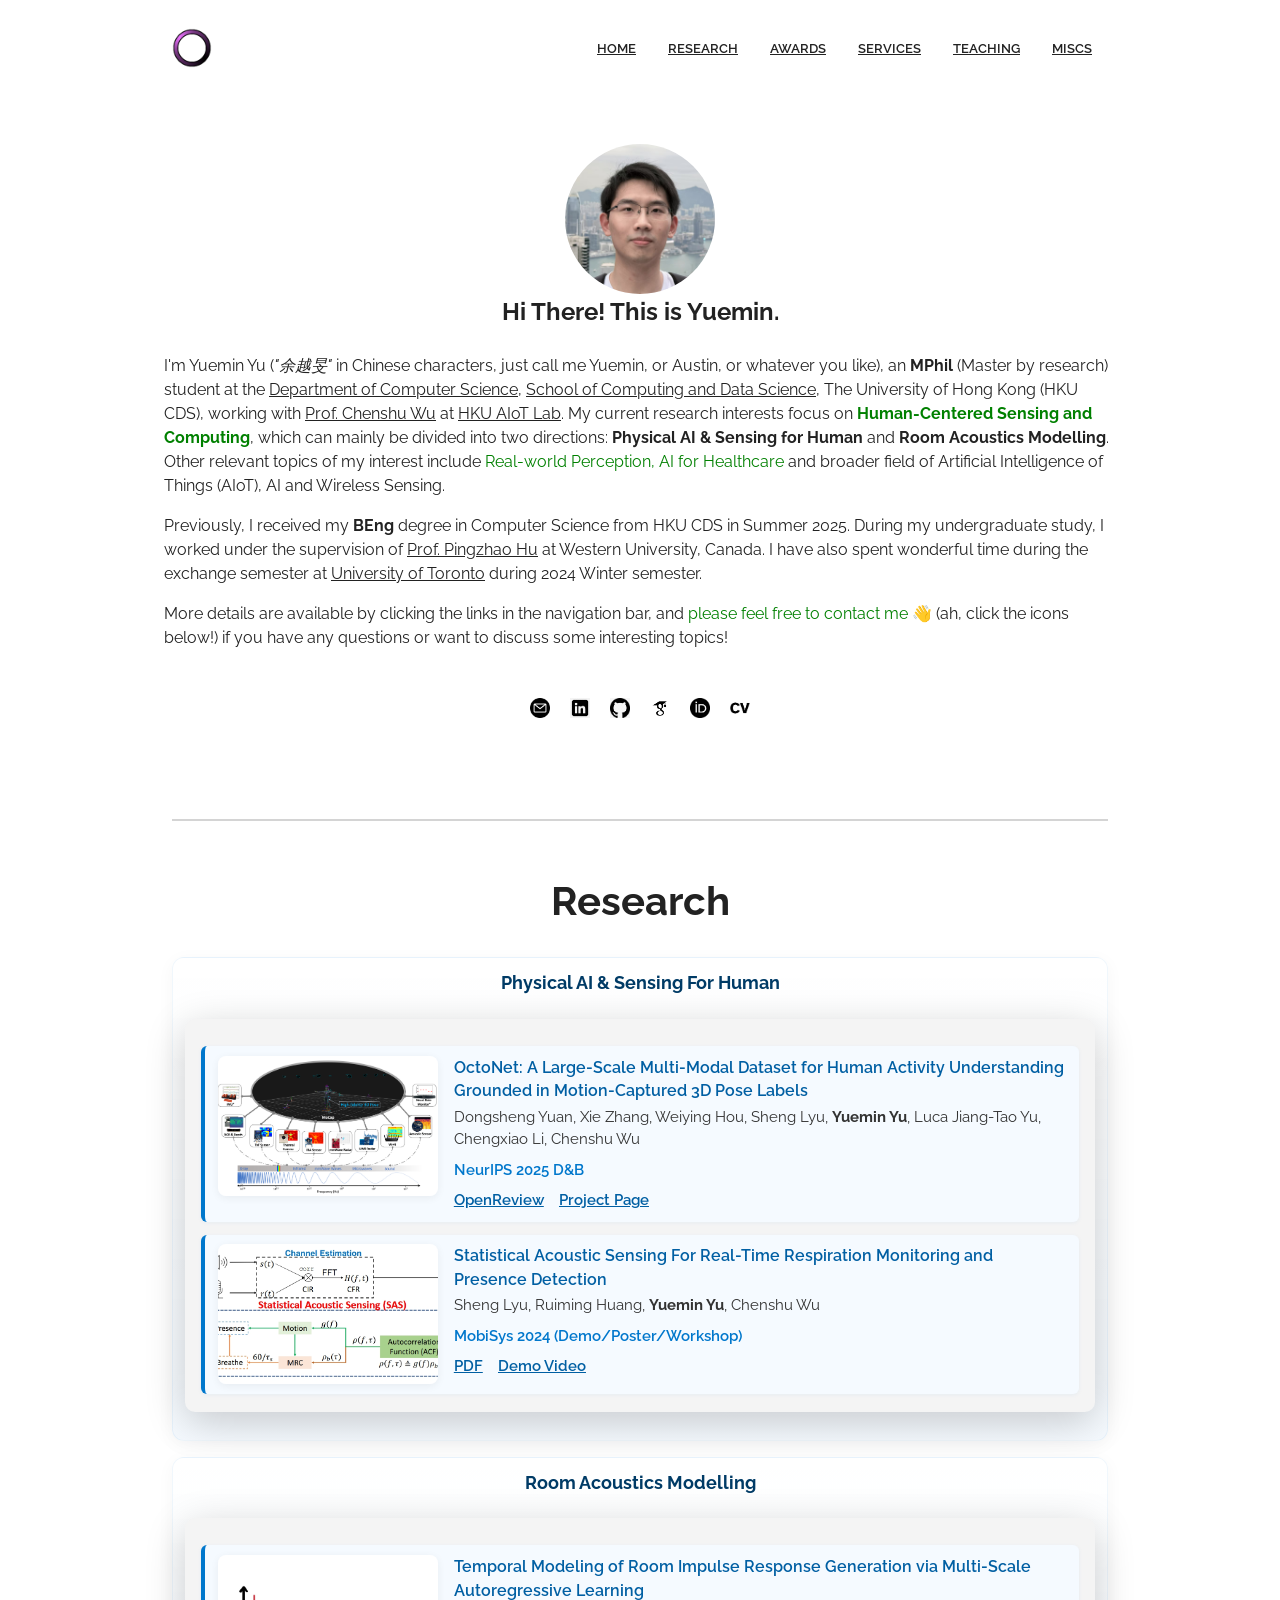
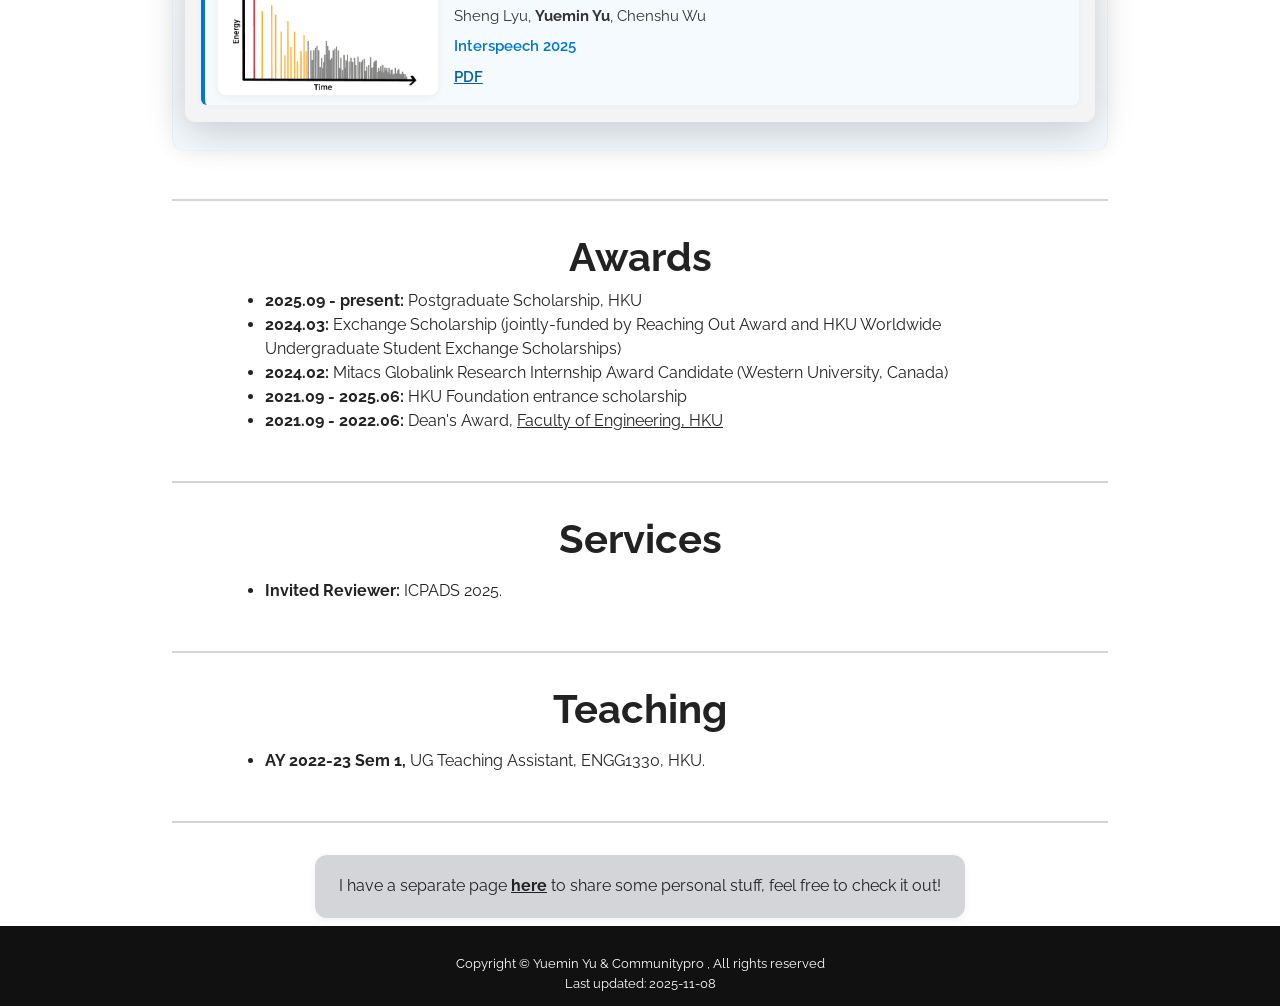
==== index.html @ 4ea999d0 "new file:   assets/google-scholar.jpg 	modified:   assets/project/multi.png 	new file:   google-scho" ====
<!DOCTYPE html>
<html lang="en">
  <head>
    <meta charset="UTF-8" />
    <meta http-equiv="X-UA-Compatible" content="IE=edge" />
    <meta name="viewport" content="width=device-width, initial-scale=1.0" />
    <!-- Primary Meta Tags -->
    <title>Yuemin's Personal Page</title>
    <meta name="title" content="Yuemin's Personal Page" />
    <meta name="description" content="" />

    <!-- Favicon -->
    <link rel="icon" href="/favicon.ico?v=2" type="image/x-icon">
    <link rel="apple-touch-icon" sizes="180x180" href="assets/favicon/apple-touch-icon.png?v=2">
    <link rel="icon" type="image/png" sizes="32x32" href="assets/favicon/favicon-32x32.png?v=2">
    <link rel="icon" type="image/png" sizes="16x16" href="assets/favicon/favicon-16x16.png?v=2">
    <link rel="manifest" href="assets/favicon/site.webmanifest?v=2">

    <!-- Link -->
    <link rel="stylesheet" href="https://use.fontawesome.com/releases/v5.15.4/css/all.css" integrity="sha384-DyZ88mC6Up2uqS4h/KRgHuoeGwBcD4Ng9SiP4dIRy0EXTlnuz47vAwmeGwVChigm" crossorigin="anonymous" />
    <link rel="stylesheet" href="css/style.css" />
    <link rel="stylesheet" href="css/utilities.css" />
    <link rel="stylesheet" href="css/publication-card.css" />
    <link rel="stylesheet" href="css/project-cards.css" />
  </head>
  <body>
    <div class="site-wrapper">
    <header id="hero">
      <!-- Navbar -->
      <nav class="navbar">
        <div class="container">
          <!-- Logo -->
          <h1 id="logo">
            <a href="#"
              ><img src="./assets/logo.gif" alt="Your Logo"
            /></a>
          </h1>
          <!-- Navbar links -->
          <ul class="nav-menu">
            <li><a class="nav-link" href="#">HOME</a></li>
            <li><a class="nav-link" href="#projects">RESEARCH</a></li>  
            <li><a class="nav-link" href="#awards">AWARDS</a></li>
            <li><a class="nav-link" href="#services">SERVICES</a></li>
            <li><a class="nav-link" href="#teaching">TEACHING</a></li>
            <li><a class="nav-link" href="#misc">MISCS</a></li>
          </ul>
          <div class="hamburger">
            <span class="bar"></span>
            <span class="bar"></span>
            <span class="bar"></span>
          </div>
        </div>
      </nav>

      <section class="header-container">
        <img
          class="profile-image"
          src="assets/me.jpg"
          alt=""
        />
        <h1>Hi There! This is Yuemin.</h1>

        <div class="content-text">
          <div class="card-text">
            <p class="intro">I'm Yuemin Yu (<em>"余越旻"</em> in Chinese characters, just call me Yuemin, or Austin, or whatever you like), an <strong>MPhil</strong> (Master by research) student at the <a href="https://www.cs.hku.hk/" class="restore-color">Department of Computer Science</a>,
                <a href="https://www.cds.hku.hk/">School of Computing and Data Science</a>, The University of Hong Kong (HKU CDS), working with <a href="https://cswu.me">Prof. Chenshu Wu</a> at <a href="https://aiot.hku.hk/">HKU AIoT Lab</a>. My current research interests focus on <strong><span style="color: green">Human-Centered Sensing and Computing</span></strong>, which can mainly be divided into two directions: <strong>Physical AI & Sensing for Human</strong> and <strong>Room Acoustics Modelling</strong>.
                Other relevant topics of my interest include <span style="color: green">Real-world Perception, AI for Healthcare</span> and broader field of Artificial Intelligence of Things (AIoT), AI and Wireless Sensing.</p>

            <p class="intro">Previously, I received my <strong>BEng</strong> degree in Computer Science from HKU CDS in Summer 2025. During my undergraduate study, I worked under the supervision of <a
                href="https://phulab.org">Prof. Pingzhao Hu</a> at Western University, Canada. I have also spent wonderful time during the exchange semester at <a href="https://www.utoronto.ca" class="restore-color">University of Toronto</a> during 2024 Winter semester.
            </p>
      
            <p class="intro">More details are available by clicking the links in the navigation bar, and <span style="color: green">please
                feel free to contact me</span> 👋 (ah, click the icons below!) if you have any questions or want to discuss some interesting topics!</p>
          </div>
        </div>
        
        <!-- Social links -->
        <div class="social">
          <a href="mailto:yuyuemin@connect.hku.hk"><img src="./assets/email.png" alt="email"/></a>
          <a href="https://www.linkedin.com/in/yuemin-yu-63aa1622b" rel="noopener" target="_blank"><img src="./assets/linkedin-icon.png" alt="Linkedin" /></a>
          <a href="https://github.com/YuyueminAustin" target="_blank" rel="noopener"><img src="./assets/github-icon.png" alt="GitHub" /></a>
          <a href="https://scholar.google.com/citations?hl=en&view_op=list_works&gmla=AKzYXQ1IHVE6-A6P8eXXTChOVuyyfivLRg4fYKOcTI4uuImk_Oe9iiFBxqEjKYueCVAE2dZ-etsHonfKr2-6xBDgE_-p&user=QToTjaAAAAAJ" target="_blank" rel="noopener"><img src="./assets/google-scholar.jpg" alt="Google Scholar" /></a>
          <a href="https://orcid.org/0009-0009-9298-4652" target="_blank" rel="noopener"><img src="./assets/orcid.png" alt="Orcid" /></a>
          <a href="assets/YUEMIN_YU_CV.pdf" target="CV"><img src="./assets/cv1.png" alt="CV" /></a>
        </div>
      </section>
    </header>

    <!-- News section removed as requested -->

      <!-- Projects -->
      <section id="projects" class=" container">
        <div class="division"></div>
        <div class="content-text">
          <h2>Research</h2>
        </div>
        <article class="project-list" style="padding-top:0.5rem;">
          <!-- Topic: Acoustic Sensing -->
          <div class="topic-box">
            <div class="topic-title">Physical AI & Sensing For Human</div>
            <div class="project-entry">
              <div class="publication-card">
                <div class="publication-info">
                <div class="publication-info-block">
                  <div class="pub-thumb"><img src="assets/project/multi.png" alt="Octonet" /></div>
                  <div>
                    <div class="publication-title">OctoNet: A Large-Scale Multi-Modal Dataset for Human Activity Understanding Grounded in Motion-Captured 3D Pose Labels</div>
                    <div class="publication-authors">Dongsheng Yuan, Xie Zhang, Weiying Hou, Sheng Lyu, <strong>Yuemin Yu</strong>, Luca Jiang-Tao Yu,  Chengxiao Li, Chenshu Wu</div>
                    <div class="publication-venue">NeurIPS 2025 D&B</div>
                    <div class="publication-links"> 
                      <a href="https://openreview.net/forum?id=z3TftXOizf&referrer=[Author%20Console](%2Fgroup%3Fid%3DNeurIPS.cc%2F2025%2FDatasets_and_Benchmarks_Track%2FAuthors%23your-submissions)" target="_blank" rel="noopener">OpenReview</a>
                      <a href="https://aiot-lab.github.io/OctoNet/" target="_blank" rel="noopener">Project Page</a>
                    </div>
                  </div>
                </div>
                  <div class="publication-info-block">
                    <div class="pub-thumb"><img src="assets/project/vecare.png" alt="Acoustic Sensing Graph" /></div>
                    <div>
                      <div class="publication-title">Statistical Acoustic Sensing For Real-Time Respiration Monitoring and Presence Detection</div>
                      <div class="publication-authors">Sheng Lyu, Ruiming Huang, <strong>Yuemin Yu</strong>, Chenshu Wu</div>
                      <div class="publication-venue">MobiSys 2024 (Demo/Poster/Workshop)</div>
                      <div class="publication-links">                        
                        <a href="assets/pubs/vecaredemo.pdf" target="_blank" rel="noopener">PDF</a>
                        <a href="https://youtu.be/1bxpXNwHGv0?si=1LY6nf2V-2FU37xz" target="_blank" rel="noopener">Demo Video</a>
                      </div>
                    </div>
                  </div>
                </div>
              </div>
            </div>
          </div>

          <!-- Topic: Room Acoustics -->
          <div class="topic-box">
            <div class="topic-title">Room Acoustics Modelling</div>
            <div class="project-entry">
              <div class="publication-card">
                <div class="publication-info">
                  <div class="publication-info-block">
                    <div class="pub-thumb"><img src="assets/project/rir.jpg" alt="Room Acoustics Modelling" /></div>
                    <div>
                      <div class="publication-title">Temporal Modeling of Room Impulse Response Generation via Multi-Scale Autoregressive Learning</div>
                      <div class="publication-authors">Sheng Lyu, <strong>Yuemin Yu</strong>, Chenshu Wu</div>                      
                      <div class="publication-venue">Interspeech 2025</div>
                      <div class="publication-links">                        
                        <a href="assets/pubs/temporal.pdf" target="_blank" rel="noopener">PDF</a>
                      </div>
                    </div>
                  </div>
                </div>
              </div>
            </div>
          </div>
        </article>
      </section>

      <!-- awards -->
      <section id="awards" class="container">
        <div class="division"></div>
        <div class="content-text news-container">
          <h2 style="text-align: center;">Awards</h2>
          <ul class="awards-list-simple" style="text-align: left; padding-top:0.5rem;">   
            <li style="list-style-type: disc;"><strong>2025.09 - present:</strong> Postgraduate Scholarship, HKU</li>
            <li style="list-style-type: disc;"><strong>2024.03:</strong> Exchange Scholarship
              (jointly-funded by Reaching Out Award and HKU Worldwide Undergraduate Student Exchange Scholarships)</li>
            <li style="list-style-type: disc;"><strong>2024.02:</strong> Mitacs Globalink Research
              Internship Award Candidate (Western University, Canada)</li>
            <li style="list-style-type: disc;"><strong>2021.09 - 2025.06:</strong> HKU Foundation
              entrance scholarship</li>
            <li style="list-style-type: disc;"><strong>2021.09 - 2022.06:</strong> Dean's Award, <a
                href="https://engg.hku.hk">Faculty of Engineering, HKU</a></li>
            
          </ul>
        </div>
      </section>

      <!-- Services -->
      <section id="services" class="container">
        <div class="division" style="margin-bottom: 2rem;"></div>
        <div class="content-text news-container">
          <h2 style="text-align: center; padding-bottom: 0.5rem;">Services</h2>
          <ul class="service-list-simple" style="text-align: left; padding-top:0.5rem;">
            <li style="list-style-type: disc; ">
              <strong>Invited Reviewer:</strong> ICPADS 2025.
            </li>
          </ul>
        </div>
      </section>

    <!-- Teaching -->
    <section id="teaching" class="container">
      <div class="division" style="margin-bottom: 2rem;"></div>
      <div class="content-text news-container">
        <h2 style="text-align: center; padding-bottom: 0.5rem;">Teaching</h2>
        <ul class="teaching-list-simple" style="text-align: left; padding-top:0.5rem;">
          <li style="list-style-type: disc; ">
            <strong>AY 2022-23 Sem 1,</strong> UG Teaching Assistant, ENGG1330, HKU.</li>
        </ul>
      </div>
    </section>

    <!-- Misc -->
     <section id="misc" class="container">
      <div class="division"></div>
        <div class="personal-card">
          <p>I have a separate page <a href="/personal.html"><strong>here</strong></a> to share some personal stuff, feel free to check it out!</p>
        </div>
      </div>
     </section>
    </div>
    <footer id="footer">
      <div class="container">
        <!-- Attribution -->
        <p>Copyright &copy; Yuemin Yu & Communitypro <span id="datee"></span>, All rights reserved</p>
        <p>Last updated: 2025-11-08</p>
      </div>
    </footer>
    
    <script src="js/script.js"></script>
  </body>
</html>
---- css/style.css ----
/* This is the required project styling. Will contain essential CSS styles like:
   * Flex property
   * Grid layout
   * Cards and sections
*/

@import url(https://fonts.googleapis.com/css?family=Raleway:100,200,300,regular,500,600,700,800,900,100italic,200italic,300italic,italic,500italic,600italic,700italic,800italic,900italic);

/* variables */
:root {
  /* Colors */
  --primary-color: #ffcd42;
  --secondary-color: #ffd35c;
  --bg-primary: #ffffff;
  --text-color: #222222;
  --text-color-two: #ffffff;
  --bg-secondary: #000000;
  --card-background: #f4f4f4;
  --bg-secondary-two: #111111;

  --shadow: 0 10px 40px rgba(0, 0, 0, 0.2);

  /* Font Weight */
  --weight-small: 400;
  --weight-semibold: 600;
  --weight-bold: 800;

  /* Max width */
  --width-small: 750px;
  --width-medium: 1000px;
  --width-large: 1300px;
}

@media (min-width: 2560px) {
  :root {
    --width-small: 1500px;
    --width-medium: 1800px;
    --width-large: 2200px;
  }
}

[data-theme="dark"] {
  --primary-color: #ffcd42;
  --secondary-color: #ffd35c;
  --bg-primary: #000000;
  --text-color: #ffffff;
  --text-color-two: #222222;
  --bg-secondary: #ffffff;
  --card-background: #111111;
  --bg-secondary-two: #f4f4f4;
  --shadow: 0 2px 10px rgba(95, 95, 95, 0.2);
}

html {
  font-size: 100%;
  scroll-behavior: smooth;
}

html, body {
  height: 100%;
}

body {
  min-height: 100vh;
  display: flex;
  flex-direction: column;
}

main, .main-content, #main-content, #content, .container {
  flex: 0 0 auto; /* Remove flex-grow so header/content don't stretch */
}

/* Reset default styling */
* {
  margin: 0;
  padding: 0;
  box-sizing: border-box;
}

ul {
  list-style: none;
}

a {
  text-decoration: none;
  color: var(--text-color);
}

/* Main styling */
body {
  background: var(--bg-primary);
  color: var(--text-color);
  font-family: "Raleway", sans-serif;
  line-height: 1.5;
}

/* Navbar */
.navbar {
  position: fixed;
  top: 0;
  left: 0;
  right: 0;
  z-index: 20;
  background: var(--bg-primary);
}

.navbar .container {
  display: flex;
  align-items: center;
  justify-content: space-between;
  z-index: 20;
  height: 80px;
  width: 100%;
}

.navbar .nav-menu {
  display: flex;
  align-items: center;
  background: var(--bg-primary);
}

.navbar .nav-link {
  margin: 0 1rem;
  font-size: 0.8rem;
  font-weight: var(--weight-semibold);
}

.navbar #logo img {
  display: block;
  width: 40px;
}

.navbar .btn {
  margin-right: 1.5rem;
}

.fas.fa-arrow-right {
  margin-left: 0.5rem;
  font-size: 0.9rem;
}

/* hamburger */
.hamburger {
  margin-bottom: 0.1rem;
  display: none;
}

.bar {
  display: block;
  width: 23px;
  height: 3px;
  margin: 4px auto;
  transition: all 0.3s ease-in-out;
  border-radius: 30px;
  background-color: var(--bg-secondary);
}

/* Hero section */
#hero {
  display: block;
  width: 100%;
  height: auto;
}

.profile-image {
  width: 150px;
  border-radius: 50%;
  animation: bounce 1s infinite alternate;
}

@keyframes bounce {
  from {
    transform: translateY(0px);
  }

  to {
    transform: translateY(-10px);
  }
}

.division {
  width: var(--width-medium);
  max-width: 100%;
  height: 2px;
  background-color: #d4d4d4;
  margin: 2rem auto;
}

/* Projects */
#projects {
  display: flex;
  flex-direction: column;
  margin: 1rem auto 0;
}

#projects .btn {
  align-self: center;
  margin: 2rem 0;
}

.project {
  display: grid;
  grid-template-columns: repeat(3, 1fr);
  grid-auto-rows: minmax(250px, auto);
  grid-gap: 0.9rem;
}

.card .project-bio p {
  font-size: 0.83rem;
}

.card .project-bio h3 {
  font-size: 0.9rem;
}

.project-info {
  display: flex;
  justify-content: space-between;
  opacity: 0;
  position: relative;
  transition: 0.5s ease-in-out;
}

.project-bio {
  display: flex;
  flex-direction: column;
  justify-content: flex-end;
  position: relative;
  top: 10px;
  left: 10px;
}

/* Footer */
#footer {
  background: #111111;
  margin-top: auto !important;
  width: 100%;
}

#footer .container {
  display: flex;
  flex-direction: column;
  align-items: center;
  justify-content: center;
  color: #ffffff;
  min-height: 80px;
  text-align: center;
  width: 100%;
}

#footer a {
  font-size: 0.8rem;
  color: #fff;
}

#footer a:hover {
  opacity: 0.6;
}

.social {
  margin: 0.9rem 0;
}

.social img {
  width: 20px;
  height: 20px;
}

.social a {
  margin: 0 0.5rem;
}

#footer p {
  font-size: 0.8rem;
}

/* Ensure consistent max-width for main content sections (news, teaching, awards, miscs) */
.news-container, .awards-list-simple, .teaching-list-simple, .interesting-list-simple {
  max-width: var(--width-medium);
  margin-left: auto;
  margin-right: auto;
  width: 100%;
  box-sizing: border-box;
}

/* Remove unnecessary max-width or width restrictions from .content-text if present */
.content-text {
  width: 100%;
  box-sizing: border-box;
}

/* Responsiveness */

@media (max-width: 1000px) {
  .project {
    display: grid;
    grid-template-columns: repeat(2, 1fr);
  }
}

@media (max-width: 768px) {
}

@media (max-width: 670px) {
  .navbar .nav-menu {
    position: fixed;
    right: -100vw;
    top: 4.5rem;
    flex-direction: column;
    width: calc(80% - 10px);
    transition: 0.3s;
    box-shadow: var(--shadow);
    padding: 2rem;
    border-radius: 5px;
    align-items: flex-start;
  }

  .navbar .btn {
    margin: 0;
    margin-top: 1rem;
  }

  .nav-menu.active {
    right: 20px;
  }

  .nav-menu .nav-link {
    font-size: 0.9rem;
    margin: 0 0.2rem;
  }

  .nav-menu li {
    margin-bottom: 0.5rem;
    width: 100%;
  }

  .nav-menu .btn {
    width: 100%;
    text-align: center;
    margin-top: 0.5rem;
  }

  .hamburger {
    display: block;
    cursor: pointer;
    padding: 0.2rem 0.4rem;
  }

  .hamburger.active {
    border: 1px dotted gray;
  }

  .hamburger.active .bar:nth-child(2) {
    opacity: 0;
  }

  .hamburger.active .bar:nth-child(1) {
    transform: translateY(6px) rotate(45deg);
  }

  .hamburger.active .bar:nth-child(3) {
    transform: translateY(-8px) rotate(-45deg);
  }
}

@media (max-width: 600px) {
  .project {
    display: grid;
    grid-template-columns: 1fr;
  }

  .header-container .btn {
    border-radius: 5px;
    width: 80%;
  }

  .division {
    width: 98vw;
    min-width: 0;
    margin-left: auto;
    margin-right: auto;
  }

  .header-container {
    max-width: 100vw;
    padding-left: 0.5rem;
    padding-right: 0.5rem;
  }

  .news-container, .awards-list-simple, .teaching-list-simple, .interesting-list-simple {
    max-width: 100vw;
  }

  .personal-card {
    max-width: 98vw;
    padding-left: 0.7rem;
    padding-right: 0.7rem;
  }
}

@media (max-width: 900px) {
  .division {
    width: 90vw;
    min-width: 0;
    margin-left: auto;
    margin-right: auto;
  }
}

@media (max-width: 900px), (max-height: 700px) {
  .header-container {
    padding-top: 1.2rem;
    padding-bottom: 0.5rem;
  }
  body {
    padding-top: 80px; /* Ensure content is not hidden behind fixed navbar */
  }
}
@media (max-width: 600px), (max-height: 500px) {
  .header-container {
    padding-top: 0.5rem;
    padding-bottom: 0.2rem;
  }
  body {
    padding-top: 70px;
  }
}

/* publication */
.pub-section{
  padding-top: 2rem;
}

.publication-list {
  font-size: 0.9rem;
  text-align: left;
  /* Set a smaller font size for the entire list */
}

.pub-order {
  font-weight: bold;
  font-family: sans-serif;
  /* Make the list marker bold */
}

.publication-list li::marker {
  font-family: 'Raleway', sans-serif;
  /* Specify the font family */
  font-weight: bold;
  /* Make the list marker bold */
  font-size: 1rem;
  /* Adjust the font size if needed */
}

.publication-list h5 {
  font-size: 0.9rem;
  /* Set a smaller font size for the headings */
}

.publication-list p {
  font-size: 0.9rem;
  padding-top: 0;
  padding-bottom: 0;
  /* Set a smaller font size for the paragraphs */
}

.publication-list a {
  font-size: 0.9rem;
  /* Set a smaller font size for the links */
}

.btn_demo {
  background-color: #ffffff; /* White background */
  color: #dbb449; /* Different font color */
  border: 1px solid #dbb449; /* Border color */
  border-radius: 5px; /* Smaller border radius */
  text-decoration: none;
  font-size: 0.8rem; /* Smaller font size */
  font-weight: 600;
  padding: 0 0.5rem; /* Smaller padding */
  transition: 0.3s;
}

.btn_pdf {
  background-color: #ffffff; /* White background */
  color: #42a5f5; /* Different font color */
  border: 1px solid #42a5f5; /* Border color */
  border-radius: 5px; /* Smaller border radius */
  text-decoration: none;
  font-size: 0.8rem; /* Smaller font size */
  font-weight: 600;
  padding: 0 0.5rem; /* Smaller padding */
  transition: 0.3s;
}

.btn_doi {
  background-color: #ffffff; /* White background */
  color: #66bb6a; /* Different font color */
  border: 1px solid #66bb6a; /* Border color */
  border-radius: 5px; /* Smaller border radius */
  text-decoration: none;
  font-size: 0.8rem; /* Smaller font size */
  font-weight: 600;
  padding: 0 0.5rem; /* Smaller padding */
  transition: 0.3s;
}

.btn_demo:hover,
.btn_pdf:hover,
.btn_doi:hover {
  /* Change font color on hover */
  color: grey;
  /* Slightly enlarge the button on hover */
  transform: scale(1.05);
}

a {
  text-decoration: underline;
}

.nav-link {
  color: var(--text-color);
}

#personal-info {
  display: grid;
  grid-gap: 1rem;
  justify-content: space-between;
  align-items: start;
  grid-template-columns: repeat(auto-fit, minmax(300px, 1fr));
}

#experience table,
#awards table {
  width: 100%;
  border-collapse: collapse;
  margin-bottom: 2rem;
  /* Add margin at the bottom of the table */
}

#experience th,
#experience td,
#awards th,
#awards td {
  border: 1px solid #ddd;
  padding: 8px;
  text-align: left;
}

#experience th,
#awards th {
  /* background-color: #f2f2f2; */
  font-weight: bold;
}

.view-container {
  display: flex;
  flex-wrap: wrap;
  justify-content: center;
  gap: 1rem;
  /* Add gap between items */
}

.view-item {
  display: flex;
  flex-direction: column;
  align-items: center;
  width: 40%;
  /* Ensure the items take up 30% of the container's width */
  margin: 0.5rem;
  text-align: center;
  /* Center the text */
  @media (max-width: 768px) {
    width: 85%;
    /* Make the items take up the full width of the container */
  }
}

.view-item img {
  width: 100%;
  /* Make the image take up the full width of the container */
  margin-bottom: 0.5rem;
  /* Add margin below the image */
  object-fit: cover;
  max-height: 300px;
}

#personal {
    margin: 1rem auto 3rem;
}

.restore-color {
  color: var(--text-color);
}

#news-content {
  padding-top: 1rem;
  text-align: left;
}

#pub-link {
  text-decoration: none;
  color: #a020f0; /* Brighter purple */
}

#pub-link:hover {
  text-decoration: underline;
}

/* #pub-link:after {
  content: "→";
  font-size: 0.8rem;
} */

.publication-paragraph {
  padding-top: 1rem;
}

.motto {
  color: #e0dfdf;
  text-align: right;
  margin-right: 1rem;
  padding-bottom: 0.5rem;
  font-style: italic;
}

.intro {
  max-width: var(--width-medium);
}

.header-container {
  text-align: left;
  max-width: var(--width-medium);
  margin: 0 auto;
  padding-left: 1rem;
  padding-right: 1rem;
  padding-top: 2.5rem;
  padding-bottom: 1.2rem;
}

@media (max-width: 1000px) {
  .header-container {
    padding-top: 1.5rem;
    padding-bottom: 0.7rem;
  }
}

@media (max-width: 600px) {
  .header-container {
    padding-top: 1rem;
    padding-bottom: 0.3rem;
  }
}

.card-text, .content-text, .intro {
  text-align: left;
}

.personal-card {
  background: #d3d5d8; /* darker than previous #e0e3e8 for more contrast */
  border-radius: 12px;
  box-shadow: 0 2px 8px rgba(0,0,0,0.06);
  padding: 1.2rem 1.5rem;
  margin: 1.5rem 0 0.5rem 0;
  max-width: 650px;
  width: 100%;
  margin-left: auto;
  margin-right: auto;
}

.interesting-list-simple ul {
  padding-left: 1.5rem;
  max-width: var(--width-medium);
  margin: 0 auto;
}

.interesting-list-simple li {
  margin-bottom: 0.7rem;
  font-size: 1.05rem;
  color: #222;
}

/* Ensure main content grows to fill space above footer */
main, .main-content, #main-content, #content, .container {
  flex: 1 0 auto;
}

.container {
  max-width: var(--width-medium);
  width: 100%;
  margin-left: auto;
  margin-right: auto;
  box-sizing: border-box;
  padding-left: 1rem;
  padding-right: 1rem;
}

@media (max-width: 600px) {
  .container {
    max-width: 100vw;
    padding-left: 0.5rem;
    padding-right: 0.5rem;
  }
}

body {
  overflow-x: hidden;
}
---- css/utilities.css ----
/* ?This is where reusable styling of this template will be. 
   !Will contain things like:
   * Button styling
   * Background color styling
   * padding and margin
*/

.container {
  max-width: var(--width-medium);
  margin: 0 auto;
  padding: 1rem 2rem;
  padding-bottom: 0;
}

h1::selection,
h2::selection {
  color: #111;
  background: var(--primary-color);
}

/* Buttons */
.btn {
  display: inline-block;
  padding: 0.75rem 1.9rem;
  border-radius: 30px;
  text-transform: uppercase;
  font-size: 0.82rem;
  transition: 0.3s;
}

.btn-primary {
  background: var(--primary-color);
  color: #000000;
}

.btn-secondary {
  margin: 5px 0;
  background-color: var(--bg-secondary);
  color: var(--bg-primary);
}

/* add hover to resume button */
.btn-primary:hover {
  background: var(--secondary-color);
}

/* Dark mode toggle */
#switch {
  display: none;
}

.toggle-icons {
  display: flex;
  justify-content: space-between;
  align-items: center;
  cursor: pointer;
}

.toggle-icons > img {
  transition: 0.6s cubic-bezier(0.23, 1, 0.32, 1);
  width: 30px;
}

.moon {
  transform: rotate(10deg);
}

#switch:checked + .toggle-icons .moon {
  transform: rotate(250deg);
}

#switch:checked + .toggle-icons .sun {
  transform: rotate(100deg);
}

/* Header Container */
.header-container {
  display: flex;
  flex-direction: column;
  align-items: center;
  justify-content: center;
  margin-top: 8rem;
  padding: 1rem;
}

.header-container > div {
  margin-top: 1rem;
}

.content-text {
  text-align: center;
  margin: 1.5rem 0;
}

.content-text h2 {
  font-size: 2.5rem;
  line-height: 1.2;
  transition: 0.2s ease-in-out;
}

.content-text p {
  padding: 0.5rem;
  margin: 0 auto;

}

#publication p {
  padding-left: 0.5rem;
  padding-right: 0.5rem;
  padding-top: 0.2rem;
  padding-bottom: 0;
  margin: 0 auto;

}

#publication .content-text ul {
  margin: 0 auto;

}

/* Project cards */
.card {
  padding: 1rem;
  background: var(--card-background);
  color: #ffffff;
  border-radius: 5px;
  transition: 0.4s ease-in-out;
  cursor: pointer;
}

.card a {
  color: #ffffff;
  transition: 0.25s ease-in-out;
  font-size: 1.1rem;
  margin-right: 0.3rem;
}

.card a:hover {
  color: var(--primary-color);
}

.card:hover {
  box-shadow: inset 0 100px 1000px 50px rgba(0, 0, 0, 1);
  cursor: pointer;
}

.card:hover .project-info {
  opacity: 1;
}

/* Project Images */

/* project 1 */
.card:nth-child(1) {
  background: url(../assets/project/vecare.png) center center/cover;
  background-size: contain;
  background-repeat: no-repeat;
}

/* Project 2 */
.card:nth-child(2) {
  background: url(../assets/project/uwb.png) center center/cover;
  background-size: contain;
  background-repeat: no-repeat;
}

/* Project 3 */
.card:nth-child(3) {
  background: url(../assets/project/rir.jpg) center center/cover;
  background-size: contain;
  background-repeat: no-repeat;
}

/* Project 4 */
.card:nth-child(4) {
  background: url(../assets/project/project-four.png) center center/cover;
  background-size: contain;
  background-repeat: no-repeat;
}

/* Project 5 */
.card:nth-child(5) {
  background: url(../assets/project/project-five.png) center center/cover;
  background-size: contain;
  background-repeat: no-repeat;
}

/* Project 6 */
.card:nth-child(6) {
  background: url(../assets/project/project-six.png) center center/cover;
  background-size: contain;
  background-repeat: no-repeat;
}

/* Media Queries */
@media (max-width: 768px) {
  .header-container {
    margin-top: 7rem;
    text-align: center;
  }

  .content-text h2 {
    font-size: 2rem;
  }
}

.news-container {
  max-width: var(--width-small);
  margin: 0 auto;
  padding: 0;
}
---- css/publication-card.css ----
/* Publication card for research section */
.publication-card {
  display: flex;
  align-items: flex-start;
  background: var(--card-background, #f4f4f4);
  border-radius: 10px;
  box-shadow: var(--shadow, 0 2px 10px rgba(0,0,0,0.1));
  margin-top: 1rem;
  margin-bottom: 1rem;
  padding: 1rem;
  gap: 1.5rem;
}
.publication-graph {
  flex: 0 0 120px;
  max-width: 120px;
  margin-right: 1rem;
  display: flex;
  align-items: center;
  justify-content: center;
}
.publication-graph img {
  width: 100%;
  height: auto;
  border-radius: 8px;
  box-shadow: 0 2px 8px rgba(0,0,0,0.08);
}
.publication-info {
  flex: 1 1 0;
  display: flex;
  flex-direction: column;
  justify-content: center;
  width: 100%; /* ensure info fills the available width */
}
.publication-title {
  font-weight: 600;
  font-size: 1.05rem;
  margin-bottom: 0.3rem;
}
.publication-authors {
  font-size: 0.95rem;
  color: #555;
  margin-bottom: 0.2rem;
}
.publication-venue {
  font-size: 0.92rem;
  color: #888;
  margin-bottom: 0.2rem;
}
.publication-links {
  margin-top: 0.5rem;
}
.publication-links a {
  color: #0077cc;
  text-decoration: underline;
  font-size: 0.95rem;
  margin-right: 1rem;
}

/* Thumbnail inside publication info block */
.publication-info-block {
  display: flex;
  align-items: flex-start;
  gap: 1rem;
  width: 100%;
}
.publication-info-block .pub-thumb {
  flex: 0 0 220px; /* larger thumbnail */
  width: 220px;
  height: 140px;
  overflow: hidden;
  border-radius: 8px;
  box-shadow: 0 2px 8px rgba(0,0,0,0.06);
}
.publication-info-block .pub-thumb img {
  width: 100%;
  height: 100%;
  object-fit: cover;
  display: block;
}

@media (max-width: 600px) {
  .publication-card {
    flex-direction: column;
    align-items: stretch;
    gap: 0.7rem;
    padding: 0.7rem;
  }
  .publication-graph {
    max-width: 100%;
    margin-right: 0;
    margin-bottom: 0.5rem;
    justify-content: flex-start;
  }
  /* Stack thumbnail above text on small screens */
  .publication-info-block {
    flex-direction: column;
    align-items: stretch;
    gap: 0.6rem;
  }
  .publication-info-block .pub-thumb {
    flex: 0 0 auto;
    width: 100%;
    height: auto;
    max-height: 220px;
  }
}
---- css/project-cards.css ----
/* Project cards layout for research section */
.project-card-flex {
  display: flex;
  align-items: flex-start;
  margin-bottom: 2rem;
  gap: 1.5rem;
}
.project-card-img {
  flex: 0 0 160px;
  max-width: 160px;
  margin-right: 0;
}
.project-card-img img {
  width: 100%;
  border-radius: 10px;
  box-shadow: 0 2px 8px rgba(0,0,0,0.08);
}
.project-card-content {
  flex: 1 1 0;
}
.publication-card.project-inline {
  box-shadow: none;
  background: none;
  padding: 0;
  margin: 0;
}
.project-highlight {
  color: #ee5f5b;
}
@media (max-width: 700px) {
  .project-card-flex {
    flex-direction: column;
    gap: 0.7rem;
  }
  .project-card-img {
    max-width: 100%;
    margin-right: 0;
    margin-bottom: 0.5rem;
  }
}
.project-list {
  display: flex;
  flex-direction: column;
  gap: 1rem; /* reduced vertical gap between topic boxes */
}
.project-entry {
  display: flex;
  align-items: flex-start;
  gap: 1.5rem;
}

/* Topic box to group related projects/publications */
.topic-box {
  border-radius: 12px;
  padding: 0.75rem; /* slightly reduced padding */
  background: linear-gradient(180deg, rgba(255,255,255,0.9), rgba(245,250,255,0.95));
  box-shadow: 0 4px 18px rgba(2,27,57,0.04);
  border: 1px solid rgba(0,119,204,0.06);
}

.publication-card {
  width: 100%; /* ensure the card fills the topic box */
}
.topic-title {
  font-size: 1.1rem;
  font-weight: 700;
  margin-bottom: 0.4rem; /* tighten spacing under title */
  color: #003b66;
}

/* center the topic title horizontally */
.topic-box .topic-title {
  width: 100%;
  text-align: center;
}

.project-img {
  flex: 0 0 200px;
  max-width: 260px;
  width: 100%;
  height: 100px;
  object-fit: contain; /* changed from cover to contain to keep the photo intact */
  background: #f4f4f4; /* fallback background for transparency */
  border-radius: 10px;
  box-shadow: 0 2px 8px rgba(0,0,0,0.08);
  margin-top: 0.2rem;
}
@media (max-width: 900px) {
  .project-img {
    max-width: 100%;
    height: 90px;
    object-fit: contain;
  }
}
@media (max-width: 700px) {
  .project-list {
    gap: 1.2rem;
  }
  .project-entry {
    flex-direction: column;
    gap: 0.7rem;
    max-width: 98vw;
    margin-left: auto;
    margin-right: auto;
  }
  .project-img {
    max-width: 100vw;
    width: 100%;
    height: 70px;
    margin-bottom: 0.5rem;
    object-fit: contain;
  }
  .project-info-block {
    width: 100%;
    box-sizing: border-box;
  }
}
.project-info-block {
  flex: 1 1 0;
}
.publication-info-block {
  margin-top: 0.7rem;
  margin-bottom: 0.1rem;
  padding: 0.6rem 0.8rem 0.6rem 0.8rem;
  border-left: 4px solid #0077cc;
  background: #f5faff;
  border-radius: 6px;
  box-shadow: 0 1px 4px rgba(0,119,204,0.06);
}
.publication-title {
  font-weight: 600;
  font-size: 0.98rem;
  margin-bottom: 0.18rem;
  color: #005fa3;
}
.publication-authors {
  font-size: 0.93rem;
  color: #333;
  margin-bottom: 0.12rem;
}
.publication-venue {
  font-size: 0.91rem;
  color: #0077cc;
  margin-bottom: 0.12rem;
  font-weight: 600;
  margin-top: 0.5rem;
}
.publication-links a {
  color: #005fa3;
  text-decoration: underline;
  font-size: 0.93rem;
  margin-right: 0.7rem;
  font-weight: 600;
}
@media (max-width: 700px) {
  .project-entry {
    flex-direction: column;
    gap: 0.7rem;
  }
  .project-img {
    max-width: 100%;
    margin-right: 0;
    margin-bottom: 0.5rem;
  }
}

/* Ensure publication thumbnails stack on top of text on narrow screens */
@media (max-width: 600px) {
  .publication-info-block {
    flex-direction: column;
    gap: 0.6rem;
    align-items: stretch;
  }
  .publication-info-block .pub-thumb {
    width: 100%;
    height: auto;
    max-height: 220px;
  }
}
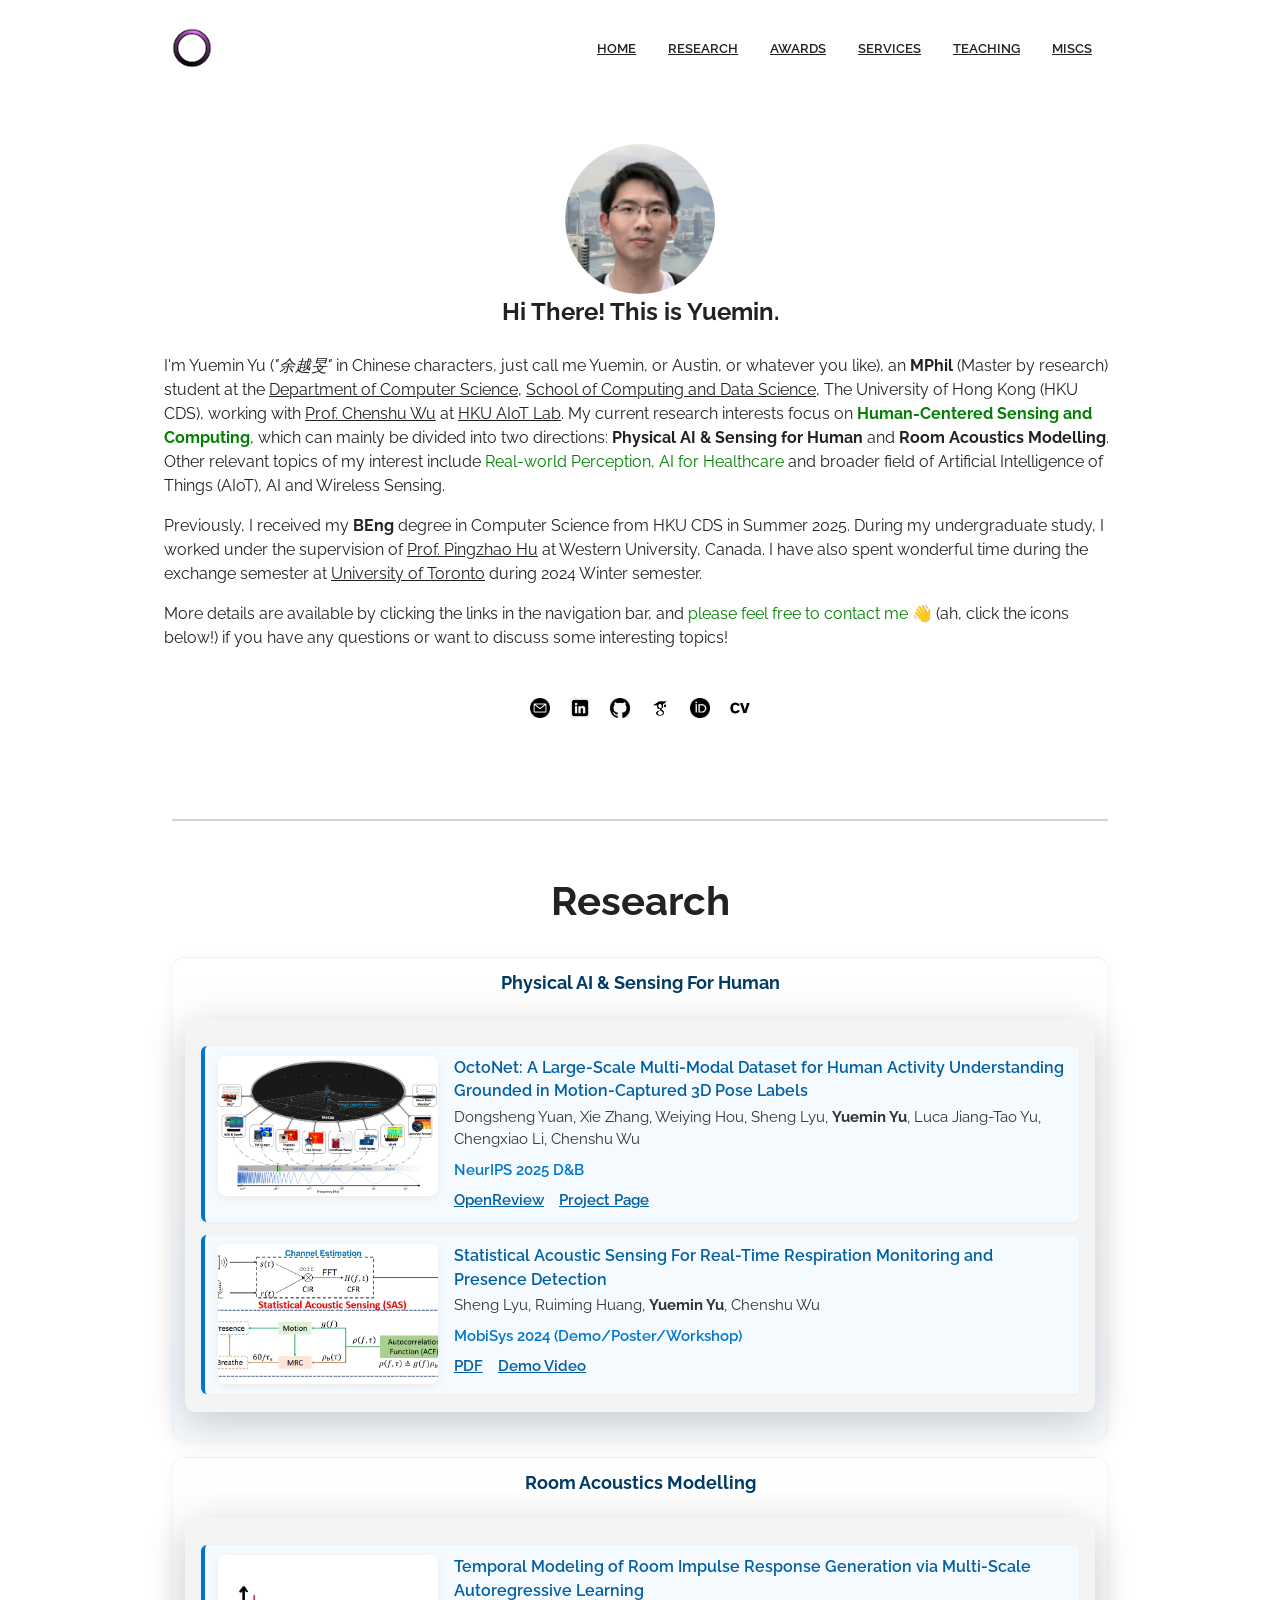
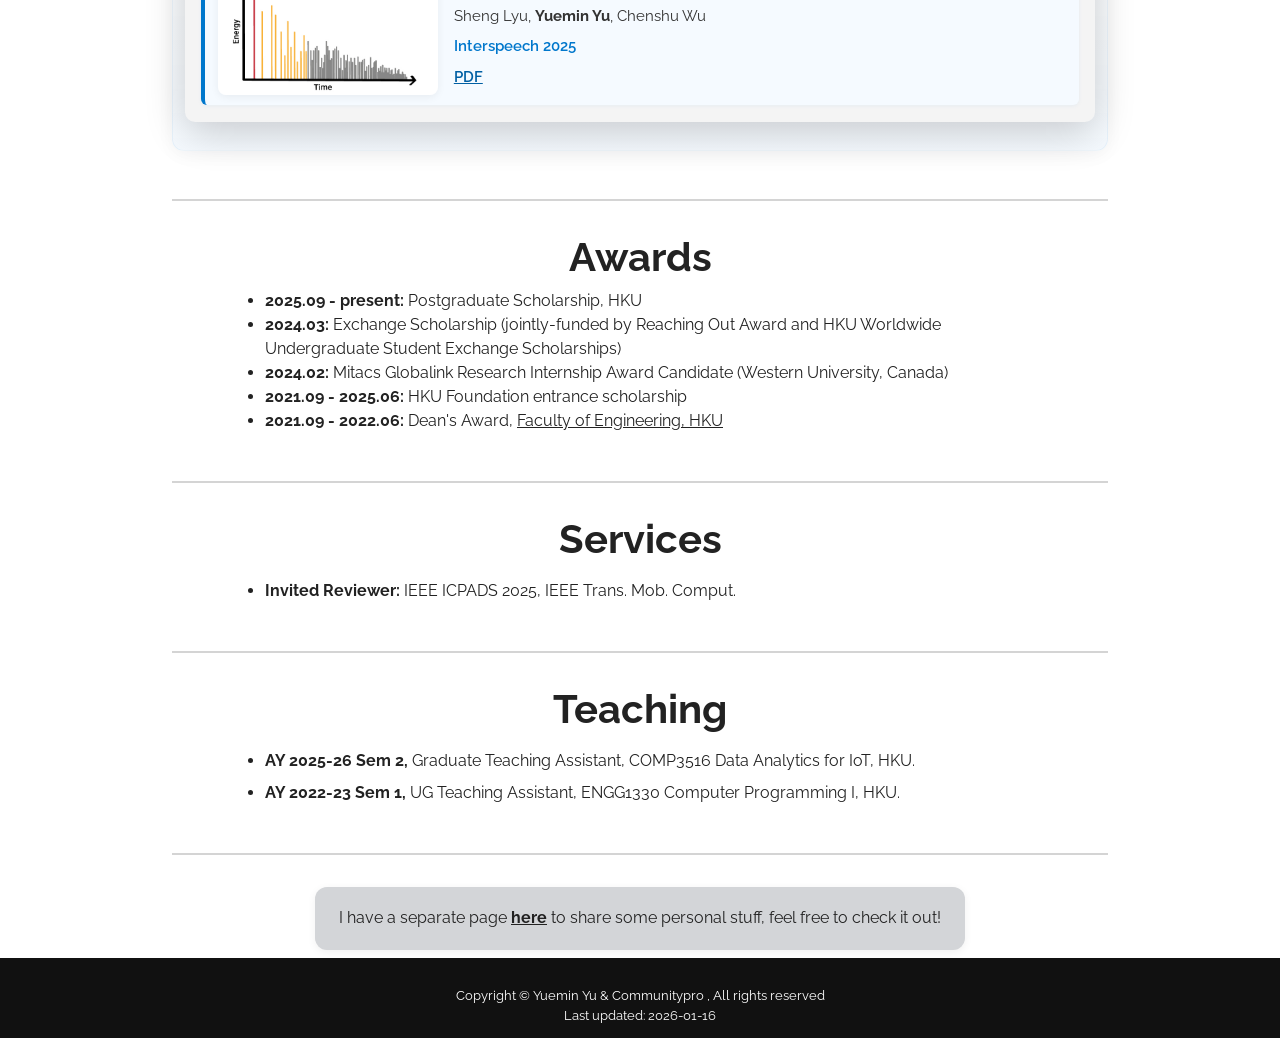
==== commit 5d234e0f: "modified:   index.html 	modified:   personal.html" ====
--- a/index.html
+++ b/index.html
@@ -182,7 +182,7 @@
           <h2 style="text-align: center; padding-bottom: 0.5rem;">Services</h2>
           <ul class="service-list-simple" style="text-align: left; padding-top:0.5rem;">
             <li style="list-style-type: disc; ">
-              <strong>Invited Reviewer:</strong> ICPADS 2025.
+              <strong>Invited Reviewer:</strong> IEEE ICPADS 2025, IEEE Trans. Mob. Comput.
             </li>
           </ul>
         </div>
@@ -192,10 +192,15 @@
     <section id="teaching" class="container">
       <div class="division" style="margin-bottom: 2rem;"></div>
       <div class="content-text news-container">
-        <h2 style="text-align: center; padding-bottom: 0.5rem;">Teaching</h2>
+        <h2 style="text-align: center; padding-bottom: 0.5rem;">Teaching</h2>        
         <ul class="teaching-list-simple" style="text-align: left; padding-top:0.5rem;">
           <li style="list-style-type: disc; ">
-            <strong>AY 2022-23 Sem 1,</strong> UG Teaching Assistant, ENGG1330, HKU.</li>
+            <strong>AY 2025-26 Sem 2,</strong> Graduate Teaching Assistant, COMP3516 Data Analytics for IoT, HKU.
+          </li>
+        </ul>
+        <ul class="teaching-list-simple" style="text-align: left; padding-top:0.5rem;">
+          <li style="list-style-type: disc; ">
+            <strong>AY 2022-23 Sem 1,</strong> UG Teaching Assistant, ENGG1330 Computer Programming I, HKU.</li>
         </ul>
       </div>
     </section>
@@ -213,7 +218,7 @@
       <div class="container">
         <!-- Attribution -->
         <p>Copyright &copy; Yuemin Yu & Communitypro <span id="datee"></span>, All rights reserved</p>
-        <p>Last updated: 2025-11-08</p>
+        <p>Last updated: 2026-01-16</p>
       </div>
     </footer>
     
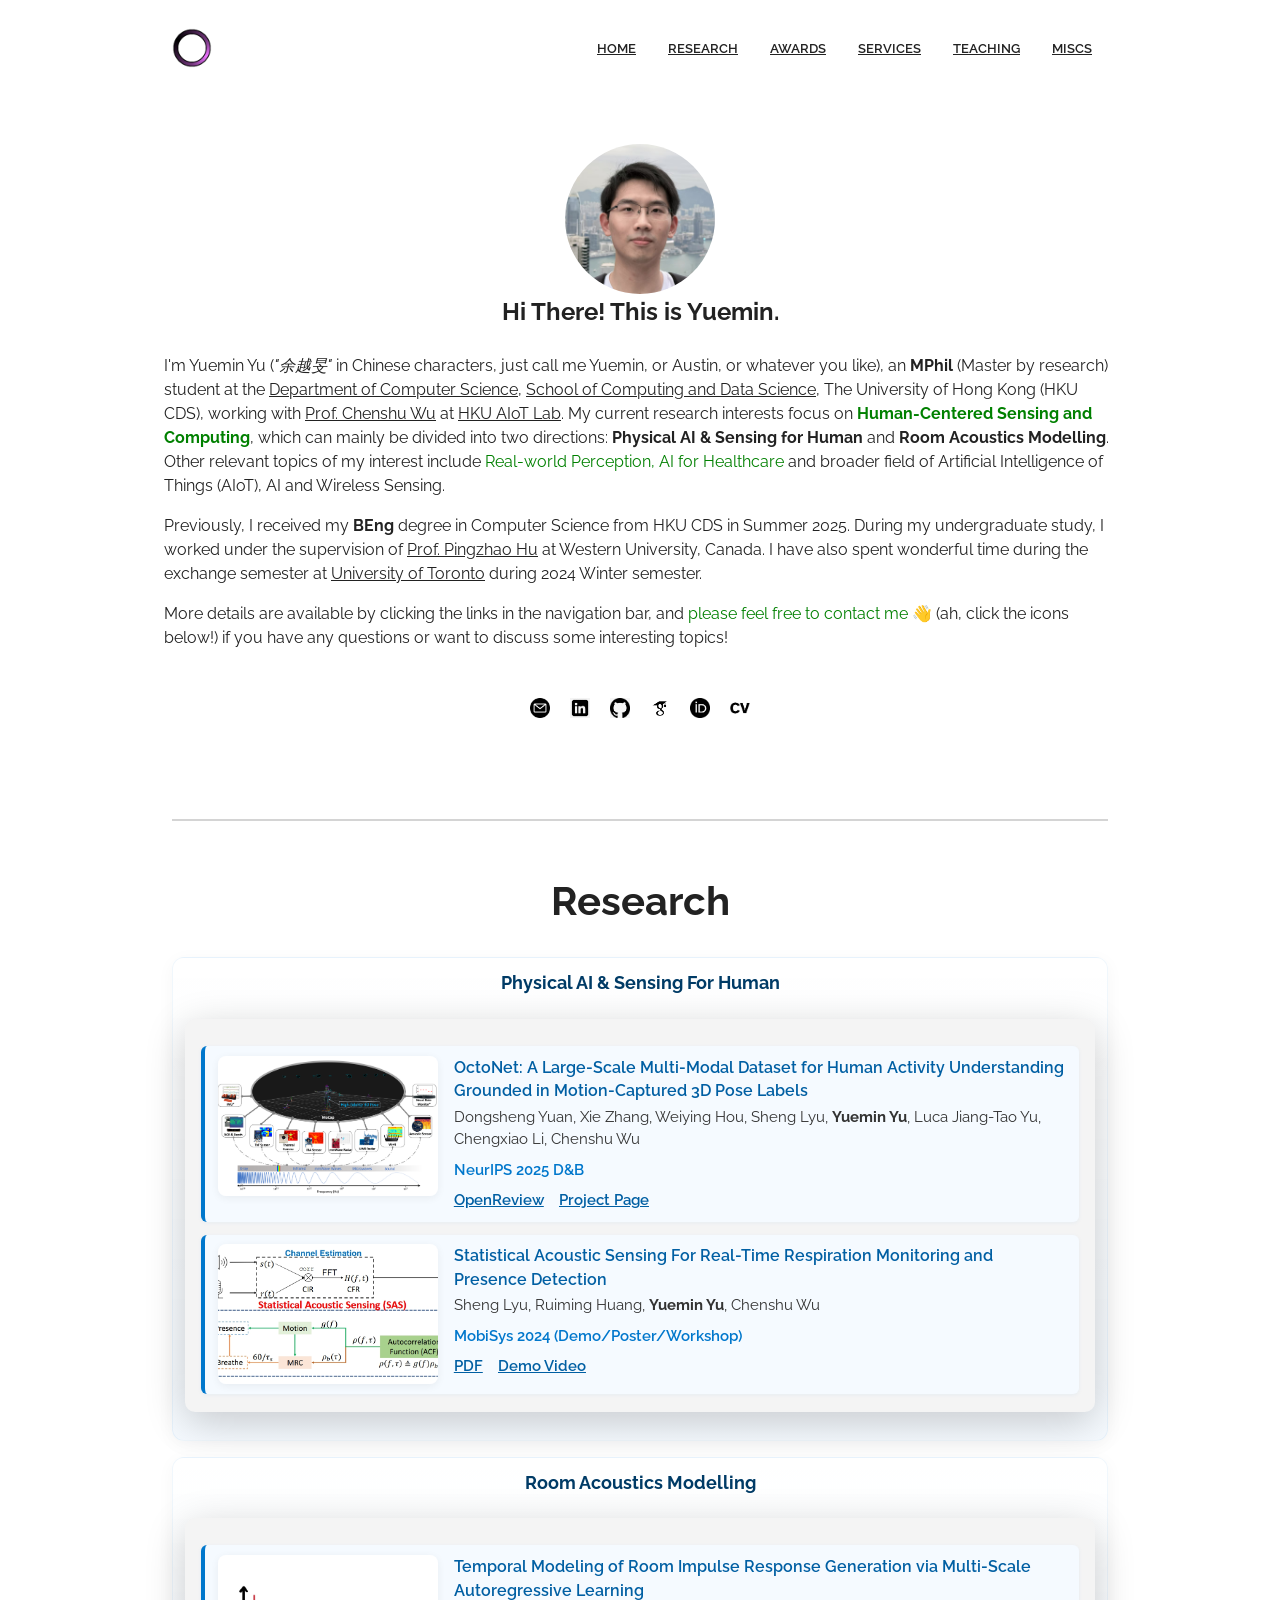
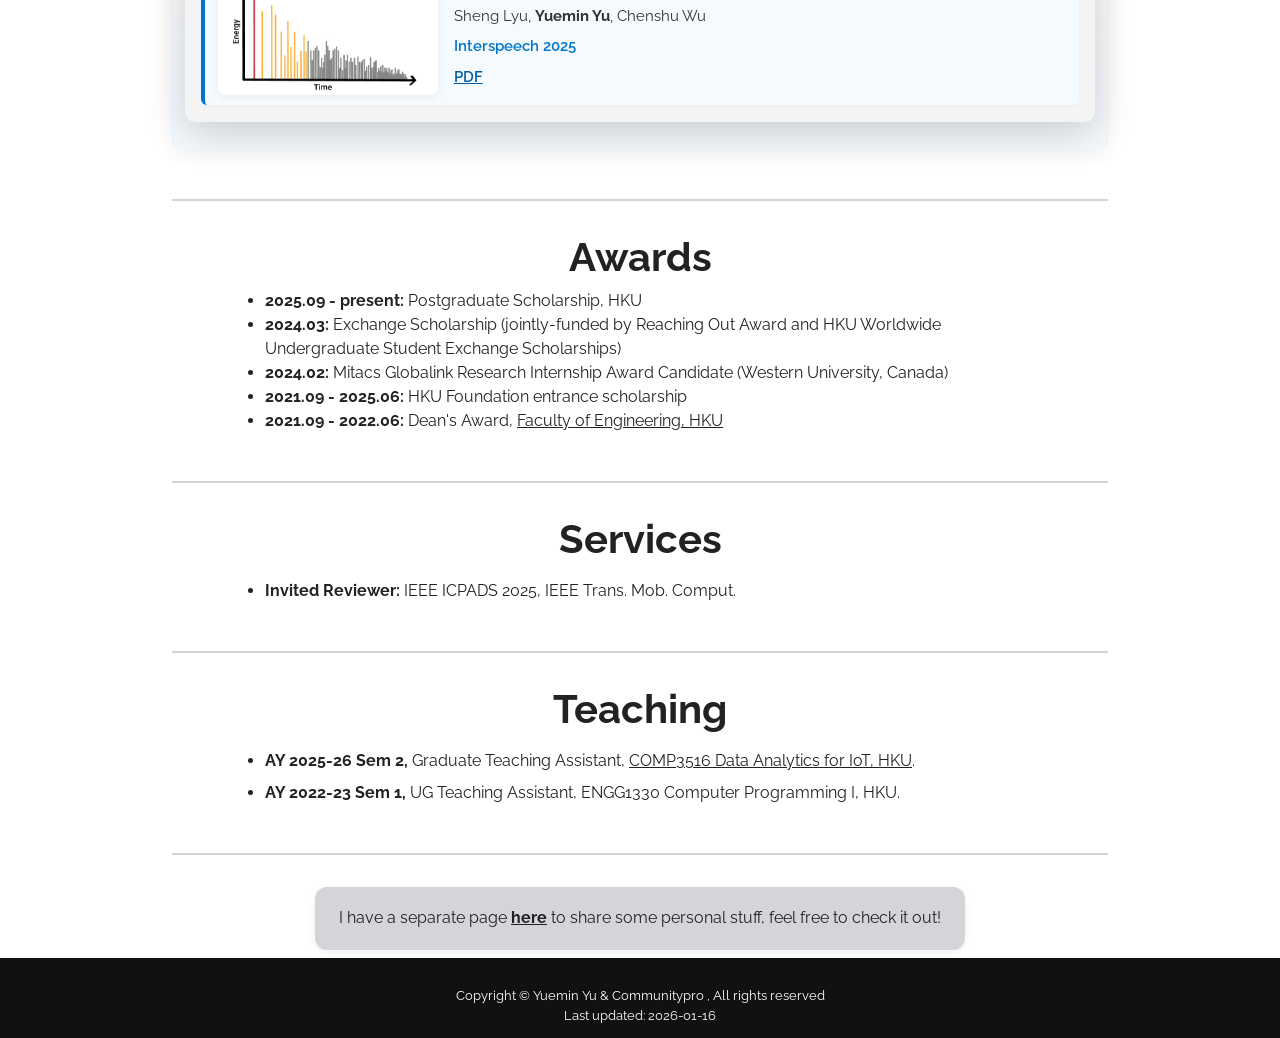
==== commit 7101907f: "update course link" ====
--- a/index.html
+++ b/index.html
@@ -195,7 +195,7 @@
         <h2 style="text-align: center; padding-bottom: 0.5rem;">Teaching</h2>        
         <ul class="teaching-list-simple" style="text-align: left; padding-top:0.5rem;">
           <li style="list-style-type: disc; ">
-            <strong>AY 2025-26 Sem 2,</strong> Graduate Teaching Assistant, COMP3516 Data Analytics for IoT, HKU.
+            <strong>AY 2025-26 Sem 2,</strong> Graduate Teaching Assistant, <a href="https://comp3516-hku.github.io/comp3516-2026/">COMP3516 Data Analytics for IoT, HKU</a>.
           </li>
         </ul>
         <ul class="teaching-list-simple" style="text-align: left; padding-top:0.5rem;">
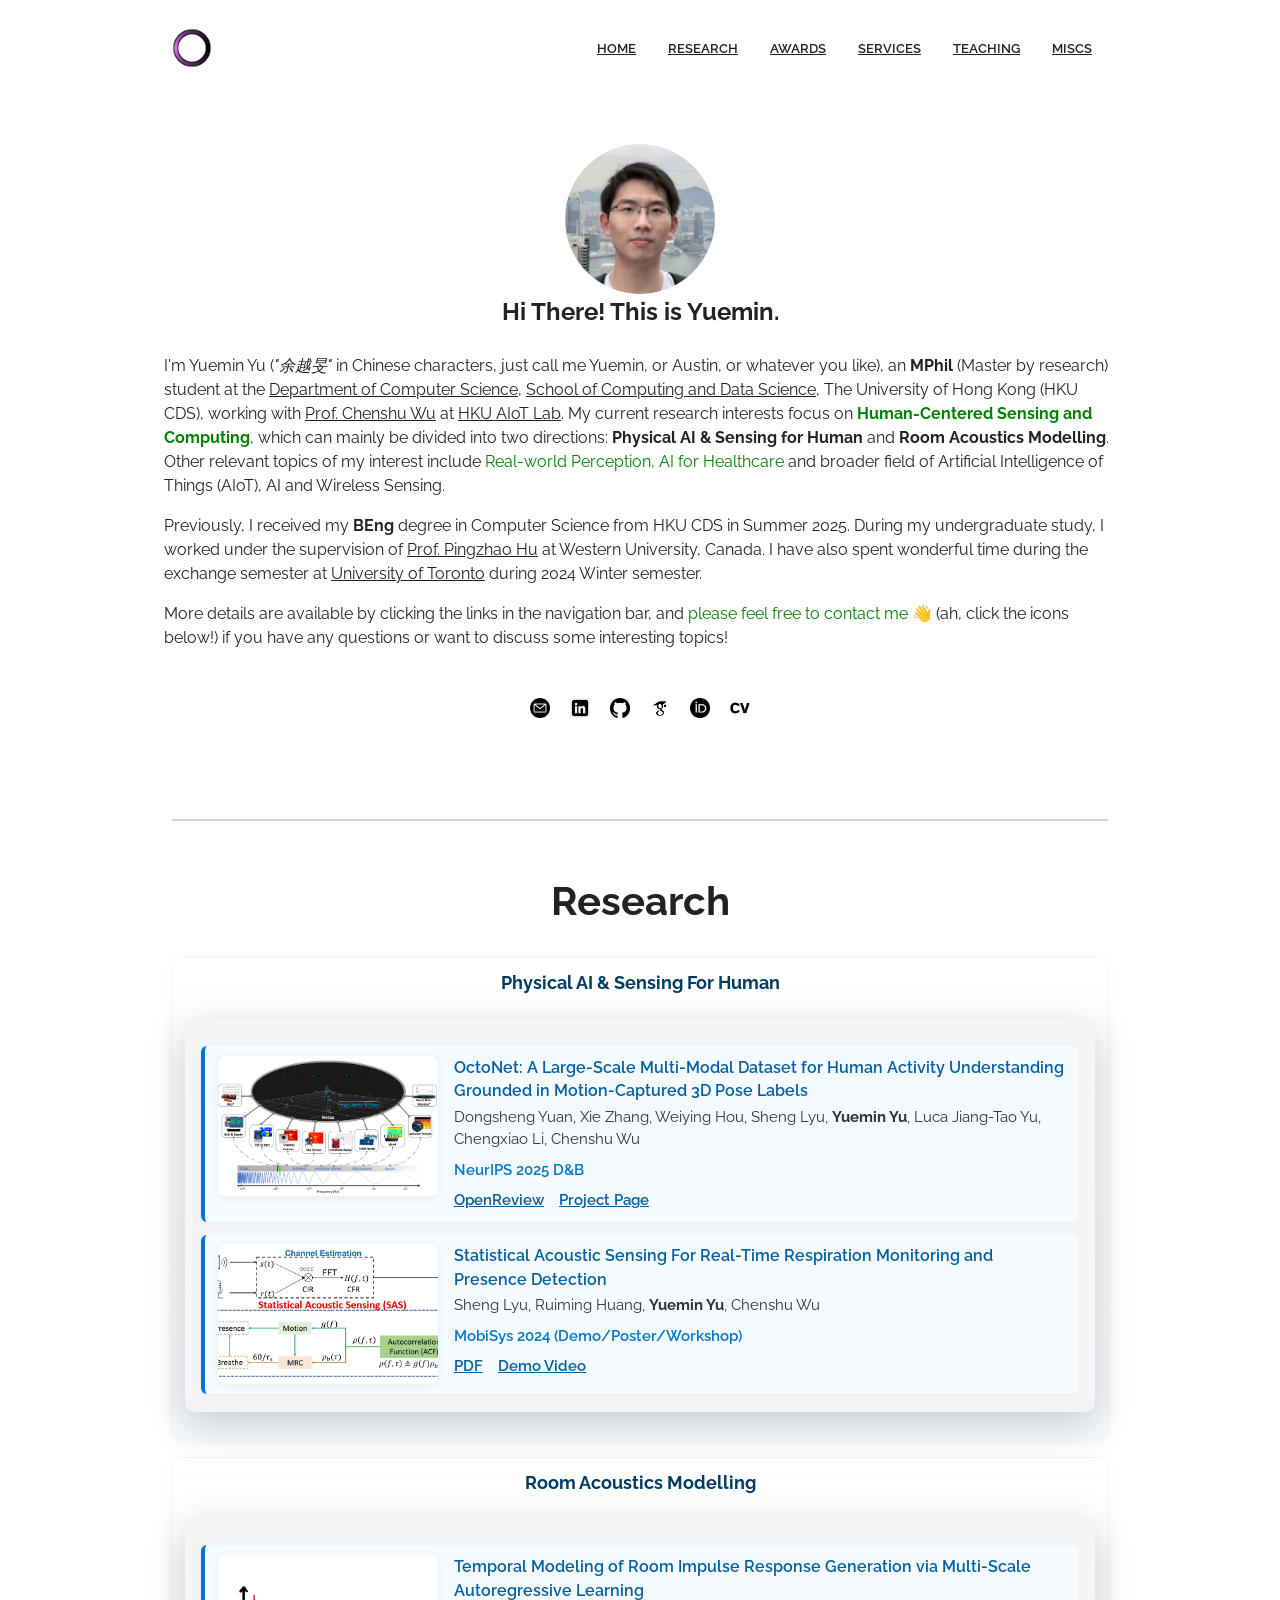
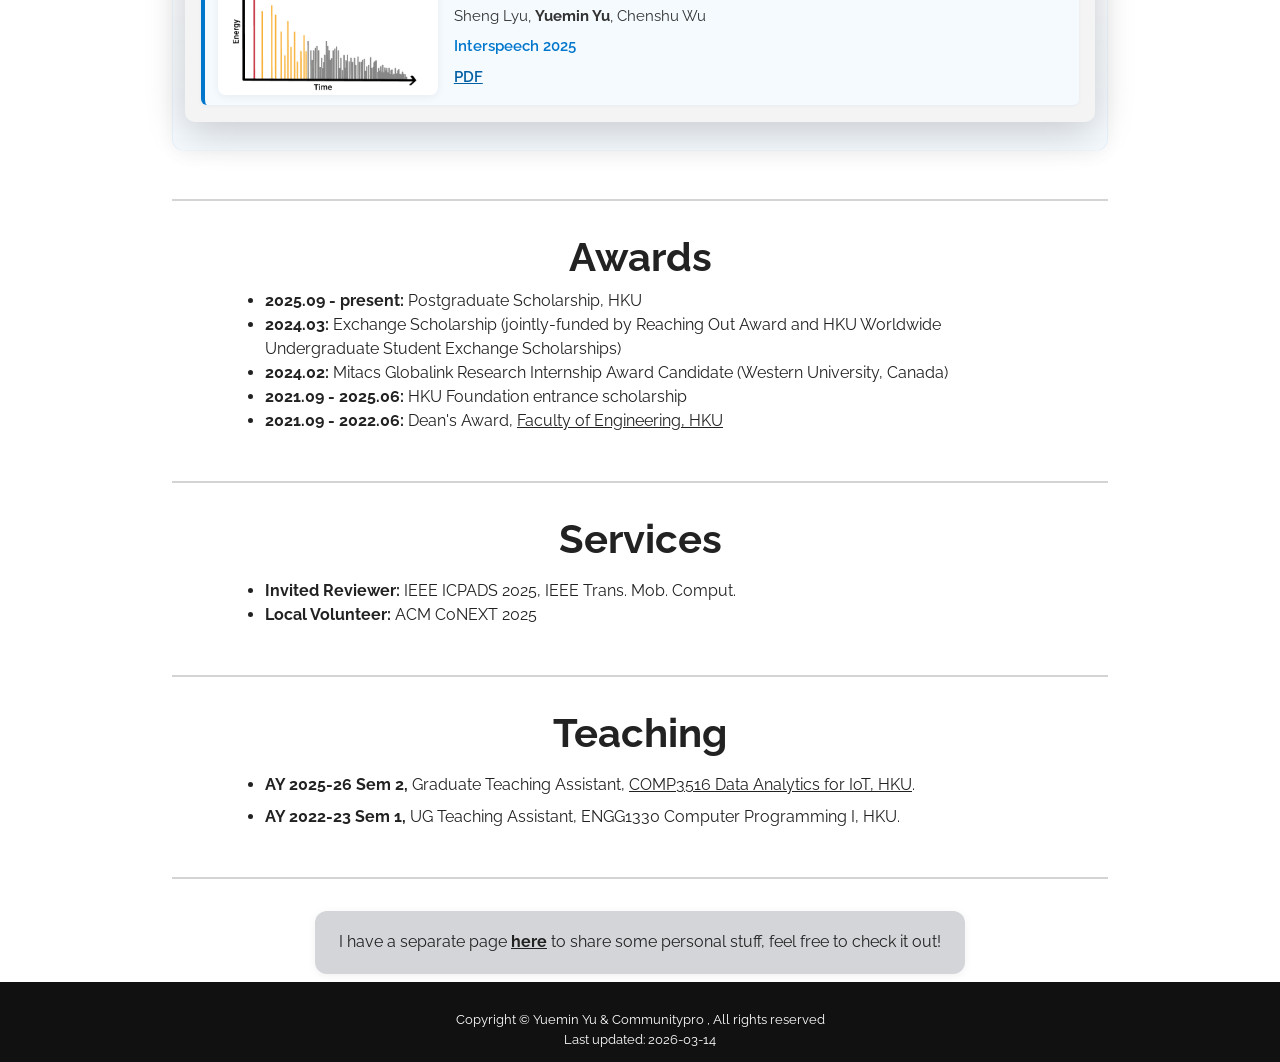
==== commit 1e2b8555: "modified:   index.html 	modified:   personal.html" ====
--- a/index.html
+++ b/index.html
@@ -184,6 +184,9 @@
             <li style="list-style-type: disc; ">
               <strong>Invited Reviewer:</strong> IEEE ICPADS 2025, IEEE Trans. Mob. Comput.
             </li>
+            <li style="list-style-type: disc; ">
+              <strong>Local Volunteer:</strong> ACM CoNEXT 2025
+            </li>
           </ul>
         </div>
       </section>
@@ -218,7 +221,7 @@
       <div class="container">
         <!-- Attribution -->
         <p>Copyright &copy; Yuemin Yu & Communitypro <span id="datee"></span>, All rights reserved</p>
-        <p>Last updated: 2026-01-16</p>
+        <p>Last updated: 2026-03-14</p>
       </div>
     </footer>
     
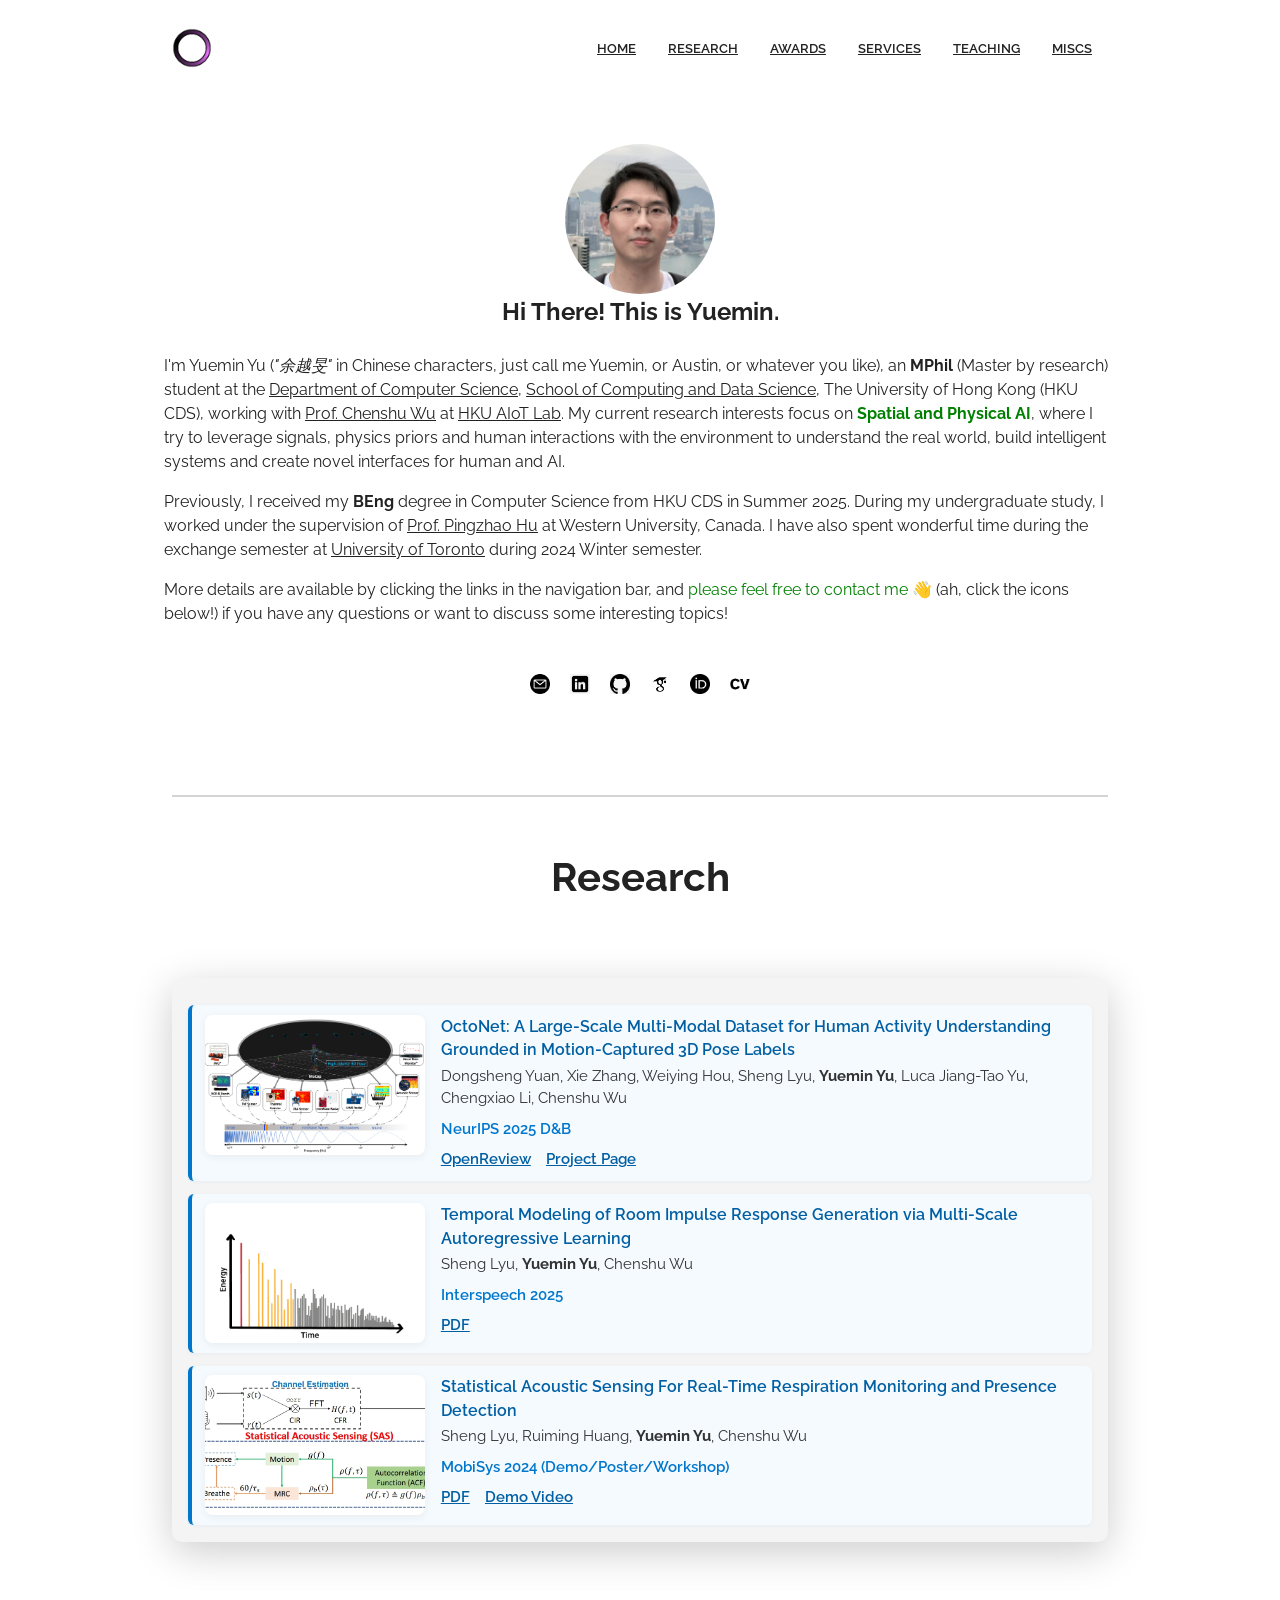
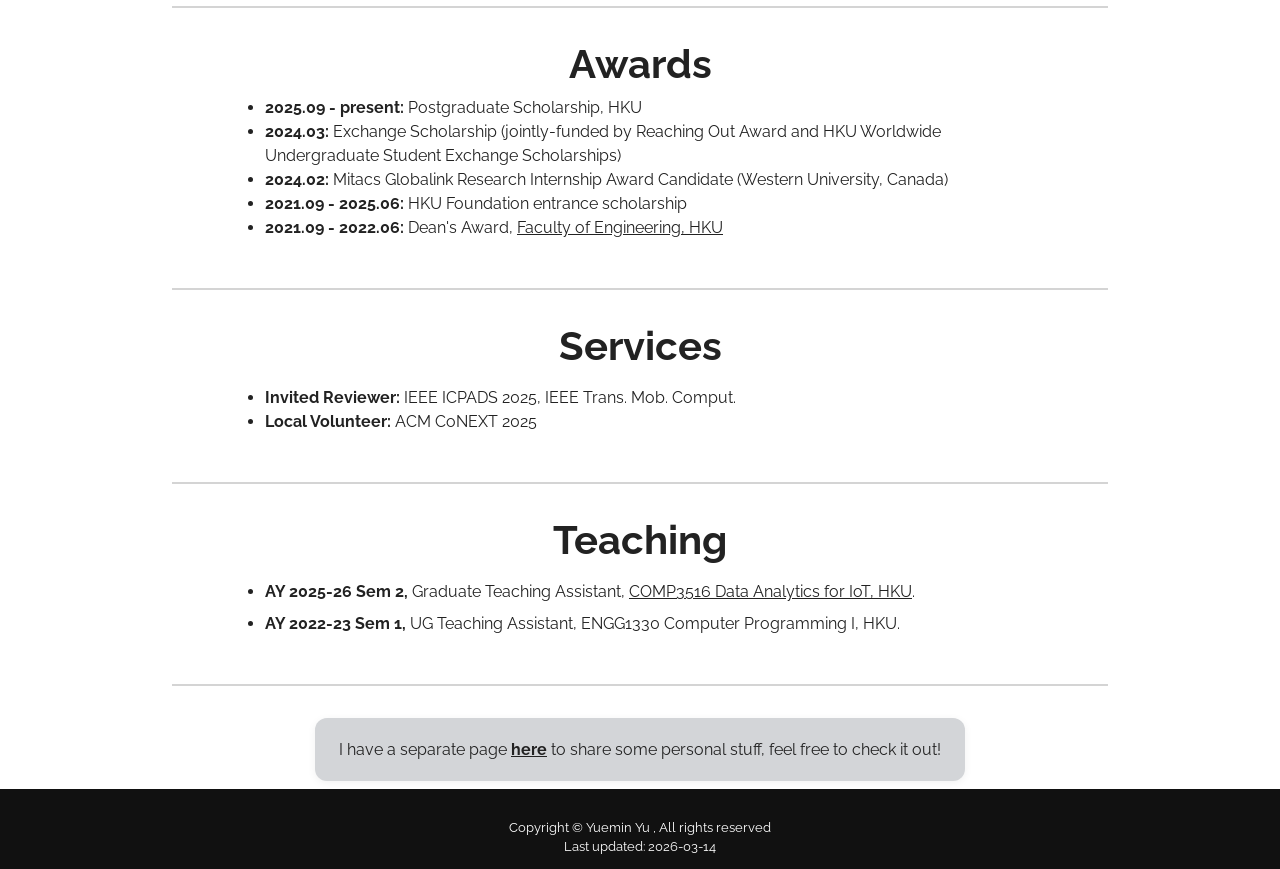
==== commit fc1e84d1: "update" ====
--- a/index.html
+++ b/index.html
@@ -32,7 +32,7 @@
           <!-- Logo -->
           <h1 id="logo">
             <a href="#"
-              ><img src="./assets/logo.gif" alt="Your Logo"
+              ><img src="./assets/branding/logo.gif" alt="Your Logo"
             /></a>
           </h1>
           <!-- Navbar links -->
@@ -55,7 +55,7 @@
       <section class="header-container">
         <img
           class="profile-image"
-          src="assets/me.jpg"
+          src="assets/profile/me.jpg"
           alt=""
         />
         <h1>Hi There! This is Yuemin.</h1>
@@ -63,8 +63,7 @@
         <div class="content-text">
           <div class="card-text">
             <p class="intro">I'm Yuemin Yu (<em>"余越旻"</em> in Chinese characters, just call me Yuemin, or Austin, or whatever you like), an <strong>MPhil</strong> (Master by research) student at the <a href="https://www.cs.hku.hk/" class="restore-color">Department of Computer Science</a>,
-                <a href="https://www.cds.hku.hk/">School of Computing and Data Science</a>, The University of Hong Kong (HKU CDS), working with <a href="https://cswu.me">Prof. Chenshu Wu</a> at <a href="https://aiot.hku.hk/">HKU AIoT Lab</a>. My current research interests focus on <strong><span style="color: green">Human-Centered Sensing and Computing</span></strong>, which can mainly be divided into two directions: <strong>Physical AI & Sensing for Human</strong> and <strong>Room Acoustics Modelling</strong>.
-                Other relevant topics of my interest include <span style="color: green">Real-world Perception, AI for Healthcare</span> and broader field of Artificial Intelligence of Things (AIoT), AI and Wireless Sensing.</p>
+                <a href="https://www.cds.hku.hk/">School of Computing and Data Science</a>, The University of Hong Kong (HKU CDS), working with <a href="https://cswu.me">Prof. Chenshu Wu</a> at <a href="https://aiot.hku.hk/">HKU AIoT Lab</a>. My current research interests focus on <strong><span style="color: green">Spatial and Physical AI</span></strong>, where I try to leverage signals, physics priors and human interactions with the environment to understand the real world, build intelligent systems and create novel interfaces for human and AI.</p>
 
             <p class="intro">Previously, I received my <strong>BEng</strong> degree in Computer Science from HKU CDS in Summer 2025. During my undergraduate study, I worked under the supervision of <a
                 href="https://phulab.org">Prof. Pingzhao Hu</a> at Western University, Canada. I have also spent wonderful time during the exchange semester at <a href="https://www.utoronto.ca" class="restore-color">University of Toronto</a> during 2024 Winter semester.
@@ -77,12 +76,12 @@
         
         <!-- Social links -->
         <div class="social">
-          <a href="mailto:yuyuemin@connect.hku.hk"><img src="./assets/email.png" alt="email"/></a>
-          <a href="https://www.linkedin.com/in/yuemin-yu-63aa1622b" rel="noopener" target="_blank"><img src="./assets/linkedin-icon.png" alt="Linkedin" /></a>
-          <a href="https://github.com/YuyueminAustin" target="_blank" rel="noopener"><img src="./assets/github-icon.png" alt="GitHub" /></a>
-          <a href="https://scholar.google.com/citations?hl=en&view_op=list_works&gmla=AKzYXQ1IHVE6-A6P8eXXTChOVuyyfivLRg4fYKOcTI4uuImk_Oe9iiFBxqEjKYueCVAE2dZ-etsHonfKr2-6xBDgE_-p&user=QToTjaAAAAAJ" target="_blank" rel="noopener"><img src="./assets/google-scholar.jpg" alt="Google Scholar" /></a>
-          <a href="https://orcid.org/0009-0009-9298-4652" target="_blank" rel="noopener"><img src="./assets/orcid.png" alt="Orcid" /></a>
-          <a href="assets/YUEMIN_YU_CV.pdf" target="CV"><img src="./assets/cv1.png" alt="CV" /></a>
+          <a href="mailto:yuyuemin@connect.hku.hk"><img src="./assets/icons/contact/email.png" alt="email"/></a>
+          <a href="https://www.linkedin.com/in/yuemin-yu-63aa1622b" rel="noopener" target="_blank"><img src="./assets/icons/contact/linkedin-icon.png" alt="Linkedin" /></a>
+          <a href="https://github.com/YuyueminAustin" target="_blank" rel="noopener"><img src="./assets/icons/contact/github-icon.png" alt="GitHub" /></a>
+          <a href="https://scholar.google.com/citations?hl=en&view_op=list_works&gmla=AKzYXQ1IHVE6-A6P8eXXTChOVuyyfivLRg4fYKOcTI4uuImk_Oe9iiFBxqEjKYueCVAE2dZ-etsHonfKr2-6xBDgE_-p&user=QToTjaAAAAAJ" target="_blank" rel="noopener"><img src="./assets/icons/contact/google-scholar.jpg" alt="Google Scholar" /></a>
+          <a href="https://orcid.org/0009-0009-9298-4652" target="_blank" rel="noopener"><img src="./assets/icons/contact/orcid.png" alt="Orcid" /></a>
+          <a href="assets/documents/cv/YUEMIN_YU_CV.pdf" target="CV"><img src="./assets/icons/document/cv1.png" alt="CV" /></a>
         </div>
       </section>
     </header>
@@ -96,56 +95,43 @@
           <h2>Research</h2>
         </div>
         <article class="project-list" style="padding-top:0.5rem;">
-          <!-- Topic: Acoustic Sensing -->
-          <div class="topic-box">
-            <div class="topic-title">Physical AI & Sensing For Human</div>
-            <div class="project-entry">
-              <div class="publication-card">
-                <div class="publication-info">
+          <div class="content-text news-container" style="margin-top:0.2rem; margin-bottom:0.6rem;">
+          </div>
+          <div class="project-entry">
+            <div class="publication-card">
+              <div class="publication-info">
                 <div class="publication-info-block">
-                  <div class="pub-thumb"><img src="assets/project/multi.png" alt="Octonet" /></div>
+                  <div class="pub-thumb"><img src="assets/research/projects/multi.png" alt="Octonet" /></div>
                   <div>
                     <div class="publication-title">OctoNet: A Large-Scale Multi-Modal Dataset for Human Activity Understanding Grounded in Motion-Captured 3D Pose Labels</div>
                     <div class="publication-authors">Dongsheng Yuan, Xie Zhang, Weiying Hou, Sheng Lyu, <strong>Yuemin Yu</strong>, Luca Jiang-Tao Yu,  Chengxiao Li, Chenshu Wu</div>
                     <div class="publication-venue">NeurIPS 2025 D&B</div>
-                    <div class="publication-links"> 
+                    <div class="publication-links">
                       <a href="https://openreview.net/forum?id=z3TftXOizf&referrer=[Author%20Console](%2Fgroup%3Fid%3DNeurIPS.cc%2F2025%2FDatasets_and_Benchmarks_Track%2FAuthors%23your-submissions)" target="_blank" rel="noopener">OpenReview</a>
                       <a href="https://aiot-lab.github.io/OctoNet/" target="_blank" rel="noopener">Project Page</a>
                     </div>
                   </div>
                 </div>
-                  <div class="publication-info-block">
-                    <div class="pub-thumb"><img src="assets/project/vecare.png" alt="Acoustic Sensing Graph" /></div>
-                    <div>
-                      <div class="publication-title">Statistical Acoustic Sensing For Real-Time Respiration Monitoring and Presence Detection</div>
-                      <div class="publication-authors">Sheng Lyu, Ruiming Huang, <strong>Yuemin Yu</strong>, Chenshu Wu</div>
-                      <div class="publication-venue">MobiSys 2024 (Demo/Poster/Workshop)</div>
-                      <div class="publication-links">                        
-                        <a href="assets/pubs/vecaredemo.pdf" target="_blank" rel="noopener">PDF</a>
-                        <a href="https://youtu.be/1bxpXNwHGv0?si=1LY6nf2V-2FU37xz" target="_blank" rel="noopener">Demo Video</a>
-                      </div>
+                <div class="publication-info-block">
+                  <div class="pub-thumb"><img src="assets/research/projects/rir.jpg" alt="Room Acoustics Modelling" /></div>
+                  <div>
+                    <div class="publication-title">Temporal Modeling of Room Impulse Response Generation via Multi-Scale Autoregressive Learning</div>
+                    <div class="publication-authors">Sheng Lyu, <strong>Yuemin Yu</strong>, Chenshu Wu</div>
+                    <div class="publication-venue">Interspeech 2025</div>
+                    <div class="publication-links">
+                      <a href="assets/documents/publications/temporal.pdf" target="_blank" rel="noopener">PDF</a>
                     </div>
                   </div>
                 </div>
-              </div>
-            </div>
-          </div>
-
-          <!-- Topic: Room Acoustics -->
-          <div class="topic-box">
-            <div class="topic-title">Room Acoustics Modelling</div>
-            <div class="project-entry">
-              <div class="publication-card">
-                <div class="publication-info">
-                  <div class="publication-info-block">
-                    <div class="pub-thumb"><img src="assets/project/rir.jpg" alt="Room Acoustics Modelling" /></div>
-                    <div>
-                      <div class="publication-title">Temporal Modeling of Room Impulse Response Generation via Multi-Scale Autoregressive Learning</div>
-                      <div class="publication-authors">Sheng Lyu, <strong>Yuemin Yu</strong>, Chenshu Wu</div>                      
-                      <div class="publication-venue">Interspeech 2025</div>
-                      <div class="publication-links">                        
-                        <a href="assets/pubs/temporal.pdf" target="_blank" rel="noopener">PDF</a>
-                      </div>
+                <div class="publication-info-block">
+                  <div class="pub-thumb"><img src="assets/research/projects/vecare.png" alt="Acoustic Sensing Graph" /></div>
+                  <div>
+                    <div class="publication-title">Statistical Acoustic Sensing For Real-Time Respiration Monitoring and Presence Detection</div>
+                    <div class="publication-authors">Sheng Lyu, Ruiming Huang, <strong>Yuemin Yu</strong>, Chenshu Wu</div>
+                    <div class="publication-venue">MobiSys 2024 (Demo/Poster/Workshop)</div>
+                    <div class="publication-links">
+                      <a href="assets/documents/publications/vecaredemo.pdf" target="_blank" rel="noopener">PDF</a>
+                      <a href="https://youtu.be/1bxpXNwHGv0?si=1LY6nf2V-2FU37xz" target="_blank" rel="noopener">Demo Video</a>
                     </div>
                   </div>
                 </div>
@@ -220,7 +206,7 @@
     <footer id="footer">
       <div class="container">
         <!-- Attribution -->
-        <p>Copyright &copy; Yuemin Yu & Communitypro <span id="datee"></span>, All rights reserved</p>
+        <p>Copyright &copy; Yuemin Yu <span id="datee"></span>, All rights reserved</p>
         <p>Last updated: 2026-03-14</p>
       </div>
     </footer>
--- a/css/utilities.css
+++ b/css/utilities.css
@@ -152,42 +152,42 @@
 
 /* project 1 */
 .card:nth-child(1) {
-  background: url(../assets/project/vecare.png) center center/cover;
+  background: url(../assets/research/projects/vecare.png) center center/cover;
   background-size: contain;
   background-repeat: no-repeat;
 }
 
 /* Project 2 */
 .card:nth-child(2) {
-  background: url(../assets/project/uwb.png) center center/cover;
+  background: url(../assets/research/projects/uwb.png) center center/cover;
   background-size: contain;
   background-repeat: no-repeat;
 }
 
 /* Project 3 */
 .card:nth-child(3) {
-  background: url(../assets/project/rir.jpg) center center/cover;
+  background: url(../assets/research/projects/rir.jpg) center center/cover;
   background-size: contain;
   background-repeat: no-repeat;
 }
 
 /* Project 4 */
 .card:nth-child(4) {
-  background: url(../assets/project/project-four.png) center center/cover;
+  background: url(../assets/research/projects/project-four.png) center center/cover;
   background-size: contain;
   background-repeat: no-repeat;
 }
 
 /* Project 5 */
 .card:nth-child(5) {
-  background: url(../assets/project/project-five.png) center center/cover;
+  background: url(../assets/research/projects/project-five.png) center center/cover;
   background-size: contain;
   background-repeat: no-repeat;
 }
 
 /* Project 6 */
 .card:nth-child(6) {
-  background: url(../assets/project/project-six.png) center center/cover;
+  background: url(../assets/research/projects/project-six.png) center center/cover;
   background-size: contain;
   background-repeat: no-repeat;
 }
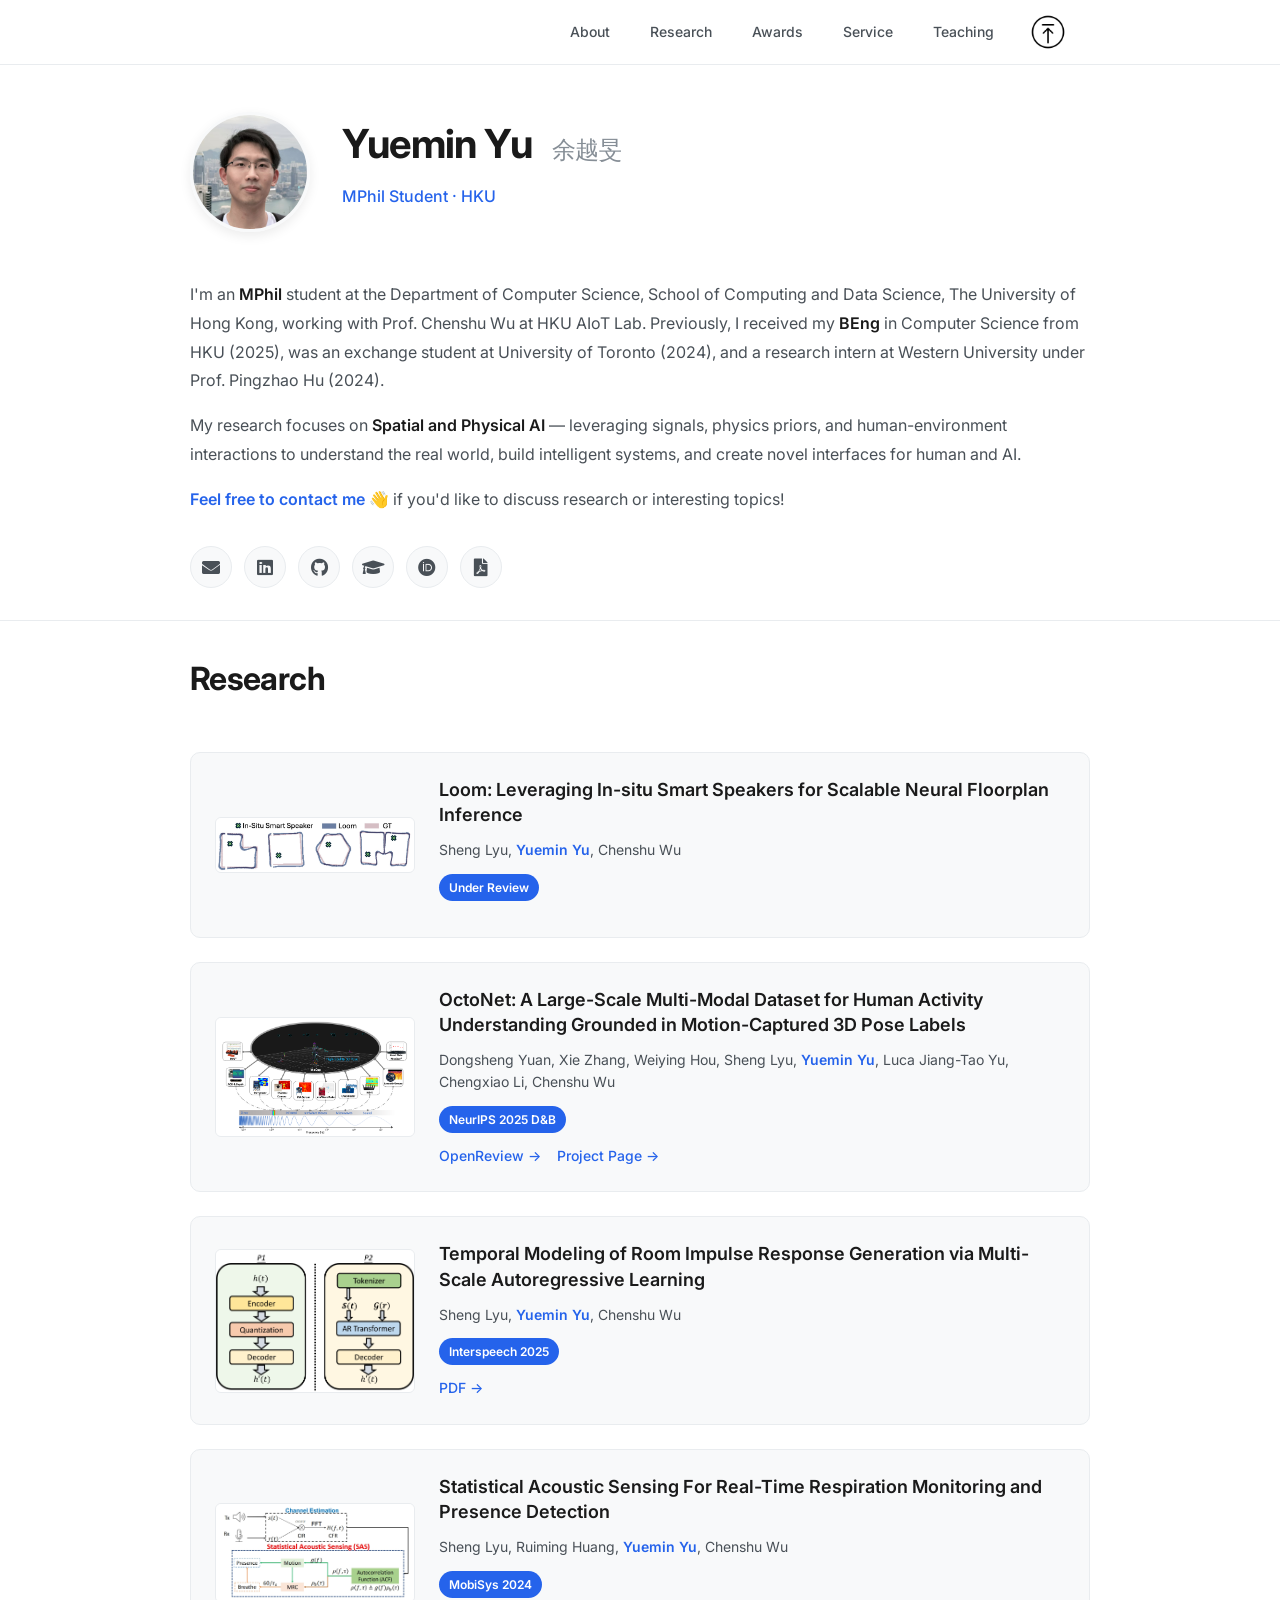
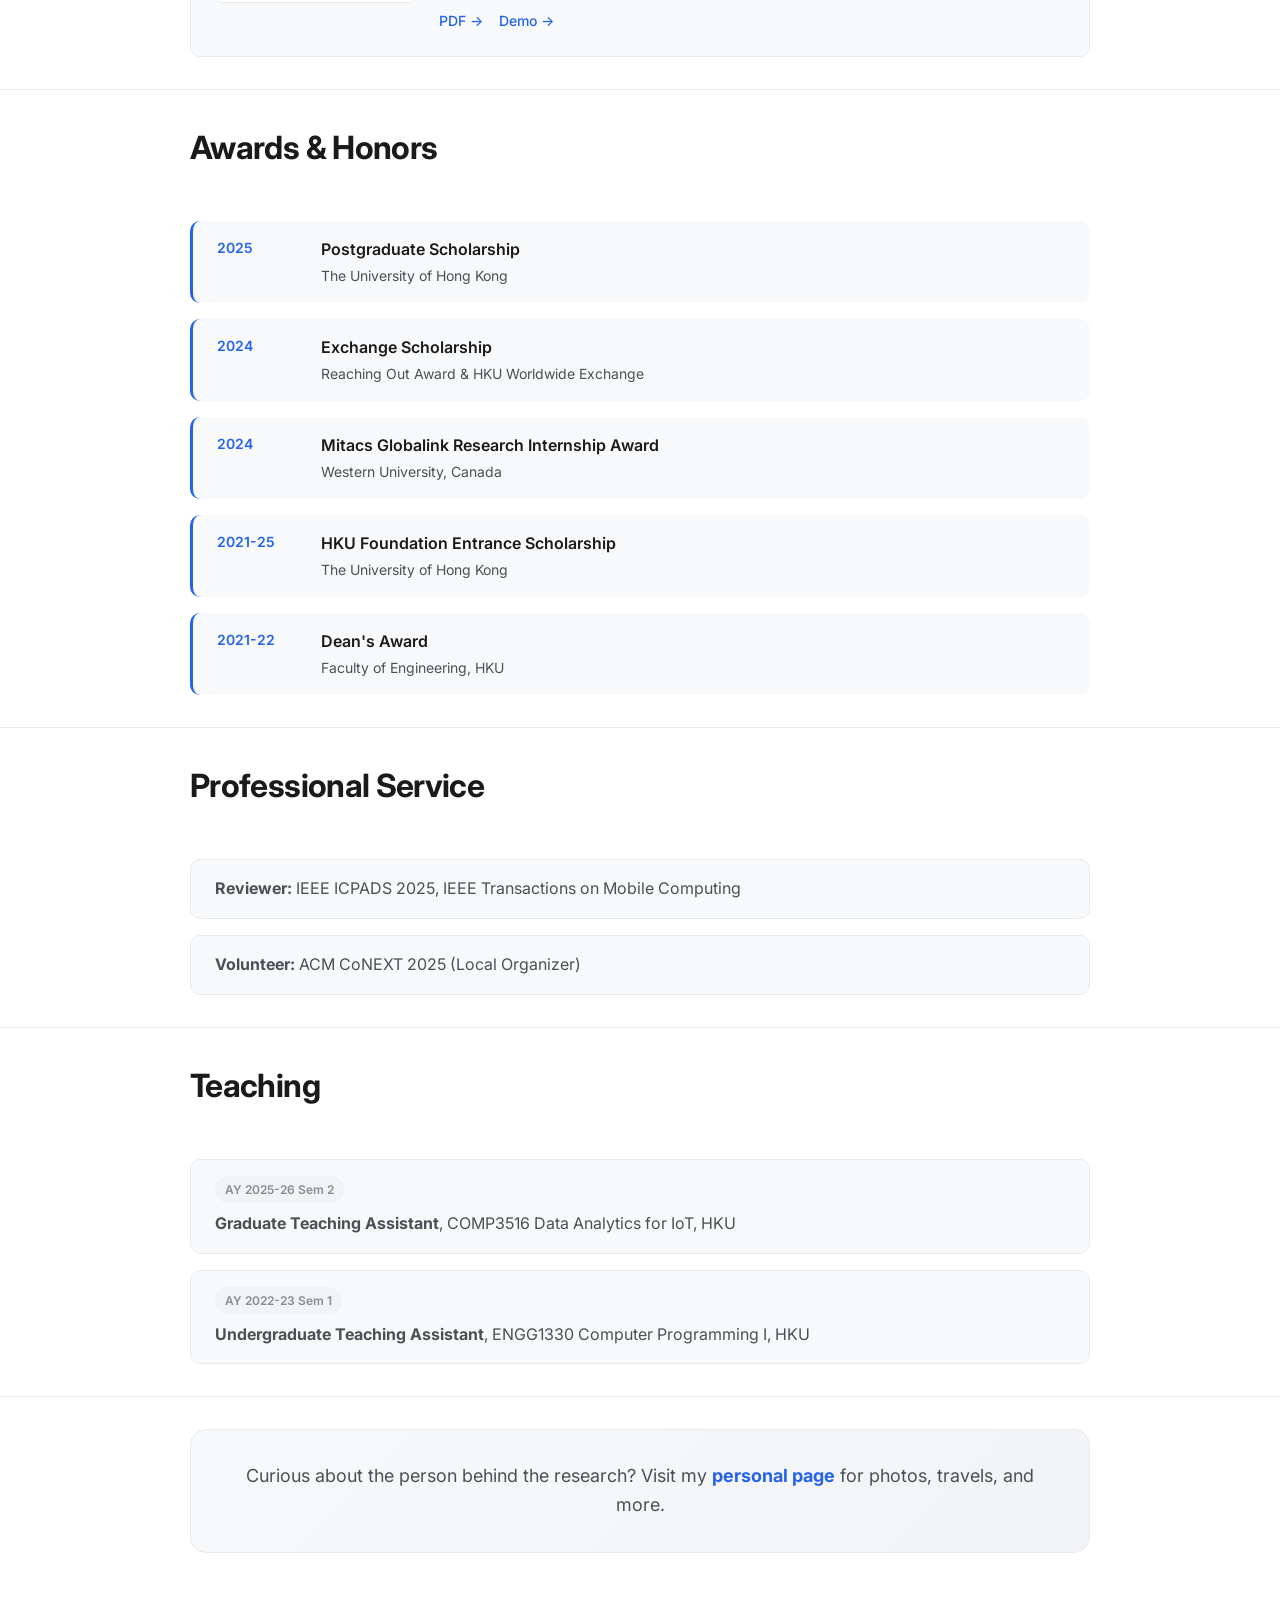
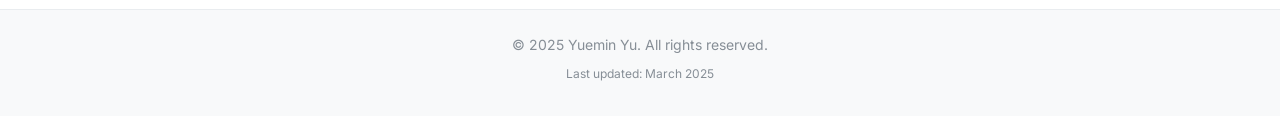
==== commit 01f5e51e: "new file:   assets/icons/theme/back-to-the-top-8.png 	modified:   assets/research/projects/rir.jpg 	" ====
--- a/index.html
+++ b/index.html
@@ -5,8 +5,8 @@
     <meta http-equiv="X-UA-Compatible" content="IE=edge" />
     <meta name="viewport" content="width=device-width, initial-scale=1.0" />
     <!-- Primary Meta Tags -->
-    <title>Yuemin's Personal Page</title>
-    <meta name="title" content="Yuemin's Personal Page" />
+    <title>Yuemin's Page</title>
+    <meta name="title" content="Yuemin's Page" />
     <meta name="description" content="" />
 
     <!-- Favicon -->
@@ -16,201 +16,234 @@
     <link rel="icon" type="image/png" sizes="16x16" href="assets/favicon/favicon-16x16.png?v=2">
     <link rel="manifest" href="assets/favicon/site.webmanifest?v=2">
 
-    <!-- Link -->
+    <!-- Fonts & Icons -->
     <link rel="stylesheet" href="https://use.fontawesome.com/releases/v5.15.4/css/all.css" integrity="sha384-DyZ88mC6Up2uqS4h/KRgHuoeGwBcD4Ng9SiP4dIRy0EXTlnuz47vAwmeGwVChigm" crossorigin="anonymous" />
+    <link rel="preconnect" href="https://fonts.googleapis.com">
+    <link rel="preconnect" href="https://fonts.gstatic.com" crossorigin>
+    <link href="https://fonts.googleapis.com/css2?family=Inter:wght@300;400;500;600;700&display=swap" rel="stylesheet">
+
     <link rel="stylesheet" href="css/style.css" />
     <link rel="stylesheet" href="css/utilities.css" />
     <link rel="stylesheet" href="css/publication-card.css" />
-    <link rel="stylesheet" href="css/project-cards.css" />
   </head>
   <body>
     <div class="site-wrapper">
-    <header id="hero">
       <!-- Navbar -->
       <nav class="navbar">
-        <div class="container">
-          <!-- Logo -->
-          <h1 id="logo">
-            <a href="#"
-              ><img src="./assets/branding/logo.gif" alt="Your Logo"
-            /></a>
-          </h1>
-          <!-- Navbar links -->
-          <ul class="nav-menu">
-            <li><a class="nav-link" href="#">HOME</a></li>
-            <li><a class="nav-link" href="#projects">RESEARCH</a></li>  
-            <li><a class="nav-link" href="#awards">AWARDS</a></li>
-            <li><a class="nav-link" href="#services">SERVICES</a></li>
-            <li><a class="nav-link" href="#teaching">TEACHING</a></li>
-            <li><a class="nav-link" href="#misc">MISCS</a></li>
-          </ul>
+        <div class="nav-container">
           <div class="hamburger">
             <span class="bar"></span>
             <span class="bar"></span>
             <span class="bar"></span>
           </div>
+          <ul class="nav-menu">
+            <li><a class="nav-link" href="#about">About</a></li>
+            <li><a class="nav-link" href="#research">Research</a></li>
+            <li><a class="nav-link" href="#awards">Awards</a></li>
+            <li><a class="nav-link" href="#services">Service</a></li>
+            <li><a class="nav-link" href="#teaching">Teaching</a></li>
+          </ul>
+          <div class="logo">
+            <a href="#" onclick="window.scrollTo({top: 0, behavior: 'smooth'}); return false;"><img src="./assets/icons/theme/back-to-the-top-8.png" alt="Back to Top" /></a>
+          </div>
         </div>
       </nav>
 
-      <section class="header-container">
-        <img
-          class="profile-image"
-          src="assets/profile/me.jpg"
-          alt=""
-        />
-        <h1>Hi There! This is Yuemin.</h1>
-
-        <div class="content-text">
-          <div class="card-text">
-            <p class="intro">I'm Yuemin Yu (<em>"余越旻"</em> in Chinese characters, just call me Yuemin, or Austin, or whatever you like), an <strong>MPhil</strong> (Master by research) student at the <a href="https://www.cs.hku.hk/" class="restore-color">Department of Computer Science</a>,
-                <a href="https://www.cds.hku.hk/">School of Computing and Data Science</a>, The University of Hong Kong (HKU CDS), working with <a href="https://cswu.me">Prof. Chenshu Wu</a> at <a href="https://aiot.hku.hk/">HKU AIoT Lab</a>. My current research interests focus on <strong><span style="color: green">Spatial and Physical AI</span></strong>, where I try to leverage signals, physics priors and human interactions with the environment to understand the real world, build intelligent systems and create novel interfaces for human and AI.</p>
-
-            <p class="intro">Previously, I received my <strong>BEng</strong> degree in Computer Science from HKU CDS in Summer 2025. During my undergraduate study, I worked under the supervision of <a
-                href="https://phulab.org">Prof. Pingzhao Hu</a> at Western University, Canada. I have also spent wonderful time during the exchange semester at <a href="https://www.utoronto.ca" class="restore-color">University of Toronto</a> during 2024 Winter semester.
-            </p>
-      
-            <p class="intro">More details are available by clicking the links in the navigation bar, and <span style="color: green">please
-                feel free to contact me</span> 👋 (ah, click the icons below!) if you have any questions or want to discuss some interesting topics!</p>
-          </div>
-        </div>
-        
-        <!-- Social links -->
-        <div class="social">
-          <a href="mailto:yuyuemin@connect.hku.hk"><img src="./assets/icons/contact/email.png" alt="email"/></a>
-          <a href="https://www.linkedin.com/in/yuemin-yu-63aa1622b" rel="noopener" target="_blank"><img src="./assets/icons/contact/linkedin-icon.png" alt="Linkedin" /></a>
-          <a href="https://github.com/YuyueminAustin" target="_blank" rel="noopener"><img src="./assets/icons/contact/github-icon.png" alt="GitHub" /></a>
-          <a href="https://scholar.google.com/citations?hl=en&view_op=list_works&gmla=AKzYXQ1IHVE6-A6P8eXXTChOVuyyfivLRg4fYKOcTI4uuImk_Oe9iiFBxqEjKYueCVAE2dZ-etsHonfKr2-6xBDgE_-p&user=QToTjaAAAAAJ" target="_blank" rel="noopener"><img src="./assets/icons/contact/google-scholar.jpg" alt="Google Scholar" /></a>
-          <a href="https://orcid.org/0009-0009-9298-4652" target="_blank" rel="noopener"><img src="./assets/icons/contact/orcid.png" alt="Orcid" /></a>
-          <a href="assets/documents/cv/YUEMIN_YU_CV.pdf" target="CV"><img src="./assets/icons/document/cv1.png" alt="CV" /></a>
-        </div>
-      </section>
-    </header>
-
-    <!-- News section removed as requested -->
-
-      <!-- Projects -->
-      <section id="projects" class=" container">
-        <div class="division"></div>
-        <div class="content-text">
-          <h2>Research</h2>
-        </div>
-        <article class="project-list" style="padding-top:0.5rem;">
-          <div class="content-text news-container" style="margin-top:0.2rem; margin-bottom:0.6rem;">
-          </div>
-          <div class="project-entry">
-            <div class="publication-card">
-              <div class="publication-info">
-                <div class="publication-info-block">
-                  <div class="pub-thumb"><img src="assets/research/projects/multi.png" alt="Octonet" /></div>
-                  <div>
-                    <div class="publication-title">OctoNet: A Large-Scale Multi-Modal Dataset for Human Activity Understanding Grounded in Motion-Captured 3D Pose Labels</div>
-                    <div class="publication-authors">Dongsheng Yuan, Xie Zhang, Weiying Hou, Sheng Lyu, <strong>Yuemin Yu</strong>, Luca Jiang-Tao Yu,  Chengxiao Li, Chenshu Wu</div>
-                    <div class="publication-venue">NeurIPS 2025 D&B</div>
-                    <div class="publication-links">
-                      <a href="https://openreview.net/forum?id=z3TftXOizf&referrer=[Author%20Console](%2Fgroup%3Fid%3DNeurIPS.cc%2F2025%2FDatasets_and_Benchmarks_Track%2FAuthors%23your-submissions)" target="_blank" rel="noopener">OpenReview</a>
-                      <a href="https://aiot-lab.github.io/OctoNet/" target="_blank" rel="noopener">Project Page</a>
-                    </div>
-                  </div>
-                </div>
-                <div class="publication-info-block">
-                  <div class="pub-thumb"><img src="assets/research/projects/rir.jpg" alt="Room Acoustics Modelling" /></div>
-                  <div>
-                    <div class="publication-title">Temporal Modeling of Room Impulse Response Generation via Multi-Scale Autoregressive Learning</div>
-                    <div class="publication-authors">Sheng Lyu, <strong>Yuemin Yu</strong>, Chenshu Wu</div>
-                    <div class="publication-venue">Interspeech 2025</div>
-                    <div class="publication-links">
-                      <a href="assets/documents/publications/temporal.pdf" target="_blank" rel="noopener">PDF</a>
-                    </div>
-                  </div>
-                </div>
-                <div class="publication-info-block">
-                  <div class="pub-thumb"><img src="assets/research/projects/vecare.png" alt="Acoustic Sensing Graph" /></div>
-                  <div>
-                    <div class="publication-title">Statistical Acoustic Sensing For Real-Time Respiration Monitoring and Presence Detection</div>
-                    <div class="publication-authors">Sheng Lyu, Ruiming Huang, <strong>Yuemin Yu</strong>, Chenshu Wu</div>
-                    <div class="publication-venue">MobiSys 2024 (Demo/Poster/Workshop)</div>
-                    <div class="publication-links">
-                      <a href="assets/documents/publications/vecaredemo.pdf" target="_blank" rel="noopener">PDF</a>
-                      <a href="https://youtu.be/1bxpXNwHGv0?si=1LY6nf2V-2FU37xz" target="_blank" rel="noopener">Demo Video</a>
-                    </div>
-                  </div>
-                </div>
-              </div>
-            </div>
-          </div>
-        </article>
-      </section>
-
-      <!-- awards -->
-      <section id="awards" class="container">
-        <div class="division"></div>
-        <div class="content-text news-container">
-          <h2 style="text-align: center;">Awards</h2>
-          <ul class="awards-list-simple" style="text-align: left; padding-top:0.5rem;">   
-            <li style="list-style-type: disc;"><strong>2025.09 - present:</strong> Postgraduate Scholarship, HKU</li>
-            <li style="list-style-type: disc;"><strong>2024.03:</strong> Exchange Scholarship
-              (jointly-funded by Reaching Out Award and HKU Worldwide Undergraduate Student Exchange Scholarships)</li>
-            <li style="list-style-type: disc;"><strong>2024.02:</strong> Mitacs Globalink Research
-              Internship Award Candidate (Western University, Canada)</li>
-            <li style="list-style-type: disc;"><strong>2021.09 - 2025.06:</strong> HKU Foundation
-              entrance scholarship</li>
-            <li style="list-style-type: disc;"><strong>2021.09 - 2022.06:</strong> Dean's Award, <a
-                href="https://engg.hku.hk">Faculty of Engineering, HKU</a></li>
+      <!-- Hero Section -->
+      <header id="about" class="hero">
+        <div class="hero-container">
+          <div class="profile-section">
+            <img class="profile-image" src="assets/profile/me.jpg" alt="Yuemin Yu" />
+            <div class="hero-content">
+              <h1 class="hero-title">Yuemin Yu <span class="hero-subtitle">余越旻</span></h1>
+              <p class="hero-tagline">MPhil Student · HKU</p>
+            </div>
+          </div>
+
+          <div class="hero-bio">
+            <p>I'm an <strong>MPhil</strong> student at the <a href="https://www.cs.hku.hk/">Department of Computer Science</a>, <a href="https://www.cds.hku.hk/">School of Computing and Data Science</a>, The University of Hong Kong, working with <a href="https://cswu.me">Prof. Chenshu Wu</a> at <a href="https://aiot.hku.hk/">HKU AIoT Lab</a>. 
+            Previously, I received my <strong>BEng</strong> in Computer Science from HKU (2025), was an exchange student at <a href="https://www.utoronto.ca">University of Toronto</a> (2024), and a research intern at Western University under <a href="https://phulab.org">Prof. Pingzhao Hu</a> (2024).</p>
             
-          </ul>
-        </div>
-      </section>
-
-      <!-- Services -->
-      <section id="services" class="container">
-        <div class="division" style="margin-bottom: 2rem;"></div>
-        <div class="content-text news-container">
-          <h2 style="text-align: center; padding-bottom: 0.5rem;">Services</h2>
-          <ul class="service-list-simple" style="text-align: left; padding-top:0.5rem;">
-            <li style="list-style-type: disc; ">
-              <strong>Invited Reviewer:</strong> IEEE ICPADS 2025, IEEE Trans. Mob. Comput.
-            </li>
-            <li style="list-style-type: disc; ">
-              <strong>Local Volunteer:</strong> ACM CoNEXT 2025
-            </li>
-          </ul>
-        </div>
-      </section>
-
-    <!-- Teaching -->
-    <section id="teaching" class="container">
-      <div class="division" style="margin-bottom: 2rem;"></div>
-      <div class="content-text news-container">
-        <h2 style="text-align: center; padding-bottom: 0.5rem;">Teaching</h2>        
-        <ul class="teaching-list-simple" style="text-align: left; padding-top:0.5rem;">
-          <li style="list-style-type: disc; ">
-            <strong>AY 2025-26 Sem 2,</strong> Graduate Teaching Assistant, <a href="https://comp3516-hku.github.io/comp3516-2026/">COMP3516 Data Analytics for IoT, HKU</a>.
-          </li>
-        </ul>
-        <ul class="teaching-list-simple" style="text-align: left; padding-top:0.5rem;">
-          <li style="list-style-type: disc; ">
-            <strong>AY 2022-23 Sem 1,</strong> UG Teaching Assistant, ENGG1330 Computer Programming I, HKU.</li>
-        </ul>
-      </div>
-    </section>
-
-    <!-- Misc -->
-     <section id="misc" class="container">
-      <div class="division"></div>
-        <div class="personal-card">
-          <p>I have a separate page <a href="/personal.html"><strong>here</strong></a> to share some personal stuff, feel free to check it out!</p>
-        </div>
-      </div>
-     </section>
+            <p>My research focuses on <strong class="accent-text">Spatial and Physical AI</strong> — leveraging signals, physics priors, and human-environment interactions to understand the real world, build intelligent systems, and create novel interfaces for human and AI.</p>
+
+
+            <p><span class="accent-text">Feel free to contact me</span> 👋 if you'd like to discuss research or interesting topics!</p>
+          </div>
+
+          <div class="social-links">
+            <a href="mailto:yuyuemin@connect.hku.hk" class="social-icon" title="Email">
+              <i class="fas fa-envelope"></i>
+            </a>
+            <a href="https://www.linkedin.com/in/yuemin-yu-63aa1622b" target="_blank" rel="noopener" class="social-icon" title="LinkedIn">
+              <i class="fab fa-linkedin"></i>
+            </a>
+            <a href="https://github.com/YuyueminAustin" target="_blank" rel="noopener" class="social-icon" title="GitHub">
+              <i class="fab fa-github"></i>
+            </a>
+            <a href="https://scholar.google.com/citations?user=QToTjaAAAAAJ" target="_blank" rel="noopener" class="social-icon" title="Google Scholar">
+              <i class="fas fa-graduation-cap"></i>
+            </a>
+            <a href="https://orcid.org/0009-0009-9298-4652" target="_blank" rel="noopener" class="social-icon" title="ORCID">
+              <i class="fab fa-orcid"></i>
+            </a>
+            <a href="assets/documents/cv/YUEMIN_YU_CV.pdf" target="_blank" class="social-icon" title="CV">
+              <i class="fas fa-file-pdf"></i>
+            </a>
+          </div>
+        </div>
+      </header>
+
+      <!-- Research Section -->
+      <section id="research" class="section">
+        <div class="section-container">
+          <h2 class="section-title">Research</h2>
+          <div class="publications">
+
+              <article class="publication-item">
+                <div class="pub-thumb"><img src="assets/research/projects/loom.jpg" alt="Loom" /></div>
+                <div class="pub-content">
+                  <h3 class="pub-title">Loom: Leveraging In-situ Smart Speakers for Scalable Neural Floorplan Inference
+                  </h3>
+                  <p class="pub-authors">Sheng Lyu, <strong class="pub-me">Yuemin Yu</strong>, Chenshu Wu</p>
+                  <p class="pub-venue"><span class="venue-badge">Under Review</span></p>
+                </div>
+              </article>
+
+            <article class="publication-item">
+              <div class="pub-thumb"><img src="assets/research/projects/multi.png" alt="OctoNet" /></div>
+              <div class="pub-content">
+                <h3 class="pub-title">OctoNet: A Large-Scale Multi-Modal Dataset for Human Activity Understanding Grounded in Motion-Captured 3D Pose Labels</h3>
+                <p class="pub-authors">Dongsheng Yuan, Xie Zhang, Weiying Hou, Sheng Lyu, <strong class="pub-me">Yuemin Yu</strong>, Luca Jiang-Tao Yu, Chengxiao Li, Chenshu Wu</p>
+                <p class="pub-venue"><span class="venue-badge">NeurIPS 2025 D&B</span></p>
+                <div class="pub-links">
+                  <a href="https://openreview.net/forum?id=z3TftXOizf" target="_blank" rel="noopener">OpenReview</a>
+                  <a href="https://aiot-lab.github.io/OctoNet/" target="_blank" rel="noopener">Project Page</a>
+                </div>
+              </div>
+            </article>
+
+            <article class="publication-item">
+              <div class="pub-thumb"><img src="assets/research/projects/rir.jpg" alt="Room Impulse Response" /></div>
+              <div class="pub-content">
+                <h3 class="pub-title">Temporal Modeling of Room Impulse Response Generation via Multi-Scale Autoregressive Learning</h3>
+                <p class="pub-authors">Sheng Lyu, <strong class="pub-me">Yuemin Yu</strong>, Chenshu Wu</p>
+                <p class="pub-venue"><span class="venue-badge">Interspeech 2025</span></p>
+                <div class="pub-links">
+                  <a href="assets/documents/publications/temporal.pdf" target="_blank" rel="noopener">PDF</a>
+                </div>
+              </div>
+            </article>
+
+            <article class="publication-item">
+              <div class="pub-thumb"><img src="assets/research/projects/vecare.png" alt="VeCare" /></div>
+              <div class="pub-content">
+                <h3 class="pub-title">Statistical Acoustic Sensing For Real-Time Respiration Monitoring and Presence Detection</h3>
+                <p class="pub-authors">Sheng Lyu, Ruiming Huang, <strong class="pub-me">Yuemin Yu</strong>, Chenshu Wu</p>
+                <p class="pub-venue"><span class="venue-badge">MobiSys 2024</span></p>
+                <div class="pub-links">
+                  <a href="assets/documents/publications/vecaredemo.pdf" target="_blank" rel="noopener">PDF</a>
+                  <a href="https://youtu.be/1bxpXNwHGv0" target="_blank" rel="noopener">Demo</a>
+                </div>
+              </div>
+            </article>
+          </div>
+        </div>
+      </section>
+
+      <!-- Awards Section -->
+      <section id="awards" class="section">
+        <div class="section-container">
+          <h2 class="section-title">Awards & Honors</h2>
+          <div class="awards-list">
+            <div class="award-item">
+              <span class="award-year">2025</span>
+              <div class="award-content">
+                <p class="award-name">Postgraduate Scholarship</p>
+                <p class="award-org">The University of Hong Kong</p>
+              </div>
+            </div>
+            <div class="award-item">
+              <span class="award-year">2024</span>
+              <div class="award-content">
+                <p class="award-name">Exchange Scholarship</p>
+                <p class="award-org">Reaching Out Award & HKU Worldwide Exchange</p>
+              </div>
+            </div>
+            <div class="award-item">
+              <span class="award-year">2024</span>
+              <div class="award-content">
+                <p class="award-name">Mitacs Globalink Research Internship Award</p>
+                <p class="award-org">Western University, Canada</p>
+              </div>
+            </div>
+            <div class="award-item">
+              <span class="award-year">2021-25</span>
+              <div class="award-content">
+                <p class="award-name">HKU Foundation Entrance Scholarship</p>
+                <p class="award-org">The University of Hong Kong</p>
+              </div>
+            </div>
+            <div class="award-item">
+              <span class="award-year">2021-22</span>
+              <div class="award-content">
+                <p class="award-name">Dean's Award</p>
+                <p class="award-org"><a href="https://engg.hku.hk">Faculty of Engineering, HKU</a></p>
+              </div>
+            </div>
+          </div>
+        </div>
+      </section>
+
+      <!-- Services Section -->
+      <section id="services" class="section">
+        <div class="section-container">
+          <h2 class="section-title">Professional Service</h2>
+          <div class="service-list">
+            <div class="service-item">
+              <p><strong>Reviewer:</strong> IEEE ICPADS 2025, IEEE Transactions on Mobile Computing</p>
+            </div>
+            <div class="service-item">
+              <p><strong>Volunteer:</strong> ACM CoNEXT 2025 (Local Organizer)</p>
+            </div>
+          </div>
+        </div>
+      </section>
+
+      <!-- Teaching Section -->
+      <section id="teaching" class="section">
+        <div class="section-container">
+          <h2 class="section-title">Teaching</h2>
+          <div class="teaching-list">
+            <div class="teaching-item">
+              <span class="teaching-term">AY 2025-26 Sem 2</span>
+              <p><strong>Graduate Teaching Assistant</strong>, <a href="https://comp3516-hku.github.io/comp3516-2026/">COMP3516 Data Analytics for IoT</a>, HKU</p>
+            </div>
+            <div class="teaching-item">
+              <span class="teaching-term">AY 2022-23 Sem 1</span>
+              <p><strong>Undergraduate Teaching Assistant</strong>, ENGG1330 Computer Programming I, HKU</p>
+            </div>
+          </div>
+        </div>
+      </section>
+
+      <!-- Misc Section -->
+      <section id="misc" class="section">
+        <div class="section-container">
+          <div class="misc-card">
+            <p>Curious about the person behind the research? Visit my <a href="/personal.html"><strong>personal page</strong></a> for photos, travels, and more.</p>
+          </div>
+        </div>
+      </section>
     </div>
-    <footer id="footer">
-      <div class="container">
-        <!-- Attribution -->
-        <p>Copyright &copy; Yuemin Yu <span id="datee"></span>, All rights reserved</p>
-        <p>Last updated: 2026-03-14</p>
+
+    <!-- Footer -->
+    <footer class="footer">
+      <div class="footer-container">
+        <p>&copy; 2025 Yuemin Yu. All rights reserved.</p>
+        <p class="footer-meta">Last updated: March 2025</p>
       </div>
     </footer>
-    
+
     <script src="js/script.js"></script>
   </body>
 </html>
--- a/css/style.css
+++ b/css/style.css
@@ -1,708 +1,670 @@
-/* This is the required project styling. Will contain essential CSS styles like:
-   * Flex property
-   * Grid layout
-   * Cards and sections
-*/
-
-@import url(https://fonts.googleapis.com/css?family=Raleway:100,200,300,regular,500,600,700,800,900,100italic,200italic,300italic,italic,500italic,600italic,700italic,800italic,900italic);
-
-/* variables */
+/* ========================================
+   MODERN ACADEMIC WEBSITE - MAIN STYLES
+   ======================================== */
+
+@import url('https://fonts.googleapis.com/css2?family=Inter:wght@300;400;500;600;700&display=swap');
+
+/* CSS Variables */
 :root {
   /* Colors */
-  --primary-color: #ffcd42;
-  --secondary-color: #ffd35c;
   --bg-primary: #ffffff;
-  --text-color: #222222;
-  --text-color-two: #ffffff;
-  --bg-secondary: #000000;
-  --card-background: #f4f4f4;
-  --bg-secondary-two: #111111;
-
-  --shadow: 0 10px 40px rgba(0, 0, 0, 0.2);
-
-  /* Font Weight */
-  --weight-small: 400;
-  --weight-semibold: 600;
-  --weight-bold: 800;
-
-  /* Max width */
-  --width-small: 750px;
-  --width-medium: 1000px;
-  --width-large: 1300px;
-}
-
-@media (min-width: 2560px) {
-  :root {
-    --width-small: 1500px;
-    --width-medium: 1800px;
-    --width-large: 2200px;
-  }
-}
-
+  --bg-secondary: #f8f9fa;
+  --bg-tertiary: #f1f3f5;
+  --text-primary: #1a1a1a;
+  --text-secondary: #495057;
+  --text-muted: #868e96;
+  --accent-primary: #2563eb;
+  --accent-secondary: #3b82f6;
+  --border-color: #e9ecef;
+  --shadow-sm: 0 1px 3px rgba(0, 0, 0, 0.06);
+  --shadow-md: 0 4px 12px rgba(0, 0, 0, 0.08);
+  --shadow-lg: 0 8px 24px rgba(0, 0, 0, 0.1);
+
+  /* Typography */
+  --font-main: 'Inter', -apple-system, BlinkMacSystemFont, sans-serif;
+  --font-size-xs: 0.75rem;
+  --font-size-sm: 0.875rem;
+  --font-size-base: 1rem;
+  --font-size-lg: 1.125rem;
+  --font-size-xl: 1.25rem;
+  --font-size-2xl: 1.5rem;
+  --font-size-3xl: 2rem;
+  --font-size-4xl: 2.5rem;
+
+  /* Spacing */
+  --spacing-xs: 0.5rem;
+  --spacing-sm: 0.75rem;
+  --spacing-md: 1rem;
+  --spacing-lg: 1.5rem;
+  --spacing-xl: 2rem;
+  --spacing-2xl: 3rem;
+  --spacing-3xl: 4rem;
+
+  /* Layout */
+  --max-width: 900px;
+  --max-width-wide: 1100px;
+  --radius-sm: 6px;
+  --radius-md: 10px;
+  --radius-lg: 16px;
+}
+
+/* Dark Mode */
 [data-theme="dark"] {
-  --primary-color: #ffcd42;
-  --secondary-color: #ffd35c;
-  --bg-primary: #000000;
-  --text-color: #ffffff;
-  --text-color-two: #222222;
-  --bg-secondary: #ffffff;
-  --card-background: #111111;
-  --bg-secondary-two: #f4f4f4;
-  --shadow: 0 2px 10px rgba(95, 95, 95, 0.2);
-}
-
-html {
-  font-size: 100%;
-  scroll-behavior: smooth;
-}
-
-html, body {
-  height: 100%;
-}
-
-body {
-  min-height: 100vh;
-  display: flex;
-  flex-direction: column;
-}
-
-main, .main-content, #main-content, #content, .container {
-  flex: 0 0 auto; /* Remove flex-grow so header/content don't stretch */
-}
-
-/* Reset default styling */
-* {
+  --bg-primary: #0a0a0a;
+  --bg-secondary: #141414;
+  --bg-tertiary: #1e1e1e;
+  --text-primary: #f8f9fa;
+  --text-secondary: #adb5bd;
+  --text-muted: #6c757d;
+  --border-color: #2d2d2d;
+  --shadow-sm: 0 1px 3px rgba(0, 0, 0, 0.3);
+  --shadow-md: 0 4px 12px rgba(0, 0, 0, 0.4);
+  --shadow-lg: 0 8px 24px rgba(0, 0, 0, 0.5);
+}
+
+/* Reset & Base */
+*, *::before, *::after {
+  box-sizing: border-box;
   margin: 0;
   padding: 0;
-  box-sizing: border-box;
-}
-
-ul {
+}
+
+html {
+  scroll-behavior: smooth;
+  font-size: 16px;
+}
+
+body {
+  font-family: var(--font-main);
+  background: var(--bg-primary);
+  color: var(--text-primary);
+  line-height: 1.6;
+  -webkit-font-smoothing: antialiased;
+  -moz-osx-font-smoothing: grayscale;
+}
+
+a {
+  color: inherit;
+  text-decoration: none;
+  transition: color 0.2s ease;
+}
+
+a:hover {
+  color: var(--accent-primary);
+}
+
+img {
+  max-width: 100%;
+  height: auto;
+}
+
+ul, ol {
   list-style: none;
 }
 
-a {
-  text-decoration: none;
-  color: var(--text-color);
-}
-
-/* Main styling */
-body {
-  background: var(--bg-primary);
-  color: var(--text-color);
-  font-family: "Raleway", sans-serif;
-  line-height: 1.5;
-}
-
-/* Navbar */
+/* ========================================
+   NAVBAR
+   ======================================== */
 .navbar {
   position: fixed;
   top: 0;
   left: 0;
   right: 0;
-  z-index: 20;
-  background: var(--bg-primary);
-}
-
-.navbar .container {
+  z-index: 100;
+  background: rgba(255, 255, 255, 0.9);
+  backdrop-filter: blur(10px);
+  border-bottom: 1px solid var(--border-color);
+}
+
+[data-theme="dark"] .navbar {
+  background: rgba(10, 10, 10, 0.9);
+}
+
+.nav-container {
+  max-width: var(--max-width);
+  margin: 0 auto;
+  padding: 0 var(--spacing-lg);
+  height: 64px;
   display: flex;
   align-items: center;
-  justify-content: space-between;
-  z-index: 20;
-  height: 80px;
+  justify-content: flex-end;
+  gap: var(--spacing-lg);
+}
+
+.nav-container .hamburger {
+  margin-right: auto;
+}
+
+.logo a {
+  display: flex;
+  align-items: center;
+}
+
+.logo img {
+  height: 36px;
+  width: auto;
+  transition: transform 0.2s ease;
+}
+
+.logo:hover img {
+  transform: scale(1.05);
+}
+
+.nav-menu {
+  display: flex;
+  align-items: center;
+  gap: var(--spacing-md);
+}
+
+.nav-link {
+  font-size: var(--font-size-sm);
+  font-weight: 500;
+  color: var(--text-secondary);
+  padding: var(--spacing-xs) var(--spacing-sm);
+  border-radius: var(--radius-sm);
+  transition: all 0.2s ease;
+  position: relative;
+}
+
+.nav-link:hover {
+  color: var(--accent-primary);
+  background: var(--bg-secondary);
+}
+
+.nav-link::after {
+  content: '';
+  position: absolute;
+  bottom: -4px;
+  left: 50%;
+  transform: translateX(-50%) scaleX(0);
+  width: 20px;
+  height: 2px;
+  background: var(--accent-primary);
+  transition: transform 0.2s ease;
+}
+
+.nav-link:hover::after {
+  transform: translateX(-50%) scaleX(1);
+}
+
+.hamburger {
+  display: none;
+  flex-direction: column;
+  gap: 5px;
+  cursor: pointer;
+  padding: var(--spacing-xs);
+}
+
+.bar {
+  width: 24px;
+  height: 2px;
+  background: var(--text-primary);
+  border-radius: 2px;
+  transition: all 0.3s ease;
+}
+
+/* ========================================
+   HERO SECTION
+   ======================================== */
+.hero {
+  padding: calc(64px + var(--spacing-2xl)) var(--spacing-lg) var(--spacing-xl);
+}
+
+.hero-container {
+  max-width: var(--max-width);
   width: 100%;
-}
-
-.navbar .nav-menu {
+  margin: 0 auto;
+}
+
+.profile-section {
+  display: flex;
+  align-items: flex-start;
+  gap: var(--spacing-xl);
+  margin-bottom: var(--spacing-2xl);
+}
+
+.profile-section .profile-image {
+  flex-shrink: 0;
+}
+
+.profile-section .hero-content {
+  flex: 1;
+  min-width: 0;
+}
+
+.profile-image {
+  width: 120px;
+  height: 120px;
+  border-radius: 50%;
+  object-fit: cover;
+  box-shadow: var(--shadow-md);
+  border: 3px solid var(--bg-secondary);
+  transition: transform 0.3s ease, box-shadow 0.3s ease;
+}
+
+.profile-image:hover {
+  transform: scale(1.03);
+  box-shadow: var(--shadow-lg);
+}
+
+.hero-content {
+  flex: 1;
+}
+
+.hero-title {
+  font-size: var(--font-size-4xl);
+  font-weight: 700;
+  color: var(--text-primary);
+  margin-bottom: var(--spacing-xs);
+  letter-spacing: -0.02em;
+}
+
+.hero-title .hero-subtitle {
+  font-size: var(--font-size-2xl);
+  color: var(--text-muted);
+  font-weight: 400;
+  margin-left: var(--spacing-sm);
+}
+
+.hero-tagline {
+  font-size: var(--font-size-base);
+  color: var(--accent-primary);
+  font-weight: 500;
+}
+
+.hero-bio {
+  margin-bottom: var(--spacing-xl);
+}
+
+.hero-bio p {
+  font-size: var(--font-size-base);
+  color: var(--text-secondary);
+  line-height: 1.8;
+  margin-bottom: var(--spacing-md);
+}
+
+.hero-bio p:last-child {
+  margin-bottom: 0;
+}
+
+.hero-bio strong {
+  font-weight: 600;
+  color: var(--text-primary);
+}
+
+.accent-text {
+  color: var(--accent-primary);
+  font-weight: 600;
+}
+
+.social-links {
+  display: flex;
+  gap: var(--spacing-sm);
+}
+
+.social-icon {
   display: flex;
   align-items: center;
-  background: var(--bg-primary);
-}
-
-.navbar .nav-link {
-  margin: 0 1rem;
-  font-size: 0.8rem;
-  font-weight: var(--weight-semibold);
-}
-
-.navbar #logo img {
-  display: block;
-  width: 40px;
-}
-
-.navbar .btn {
-  margin-right: 1.5rem;
-}
-
-.fas.fa-arrow-right {
-  margin-left: 0.5rem;
-  font-size: 0.9rem;
-}
-
-/* hamburger */
-.hamburger {
-  margin-bottom: 0.1rem;
-  display: none;
-}
-
-.bar {
-  display: block;
-  width: 23px;
-  height: 3px;
-  margin: 4px auto;
-  transition: all 0.3s ease-in-out;
-  border-radius: 30px;
-  background-color: var(--bg-secondary);
-}
-
-/* Hero section */
-#hero {
-  display: block;
+  justify-content: center;
+  width: 42px;
+  height: 42px;
+  background: var(--bg-secondary);
+  border-radius: 50%;
+  color: var(--text-secondary);
+  font-size: var(--font-size-lg);
+  transition: all 0.2s ease;
+  border: 1px solid var(--border-color);
+}
+
+.social-icon:hover {
+  background: var(--accent-primary);
+  color: white;
+  border-color: var(--accent-primary);
+  transform: translateY(-2px);
+}
+
+/* ========================================
+   SECTIONS
+   ======================================== */
+.section {
+  padding: var(--spacing-xl) var(--spacing-lg);
+  border-top: 1px solid var(--border-color);
+}
+
+.section-container {
+  max-width: var(--max-width);
+  margin: 0 auto;
+}
+
+.section-title {
+  font-size: var(--font-size-3xl);
+  font-weight: 700;
+  color: var(--text-primary);
+  margin-bottom: var(--spacing-2xl);
+  letter-spacing: -0.02em;
+}
+
+/* ========================================
+   PUBLICATIONS
+   ======================================== */
+.publications {
+  display: flex;
+  flex-direction: column;
+  gap: var(--spacing-lg);
+}
+
+.publication-item {
+  display: flex;
+  align-items: center;
+  gap: var(--spacing-lg);
+  padding: var(--spacing-lg);
+  background: var(--bg-secondary);
+  border-radius: var(--radius-md);
+  border: 1px solid var(--border-color);
+  transition: all 0.2s ease;
+}
+
+.publication-item:hover {
+  border-color: var(--accent-secondary);
+  box-shadow: var(--shadow-md);
+  transform: translateY(-1px);
+}
+
+.pub-thumb {
+  flex-shrink: 0;
+  width: 200px;
+  border-radius: var(--radius-sm);
+  overflow: hidden;
+  background: var(--bg-tertiary);
+  border: 1px solid var(--border-color);
+}
+
+.pub-thumb img {
   width: 100%;
   height: auto;
-}
-
-.profile-image {
-  width: 150px;
-  border-radius: 50%;
-  animation: bounce 1s infinite alternate;
-}
-
-@keyframes bounce {
-  from {
-    transform: translateY(0px);
-  }
-
-  to {
-    transform: translateY(-10px);
-  }
-}
-
-.division {
-  width: var(--width-medium);
-  max-width: 100%;
-  height: 2px;
-  background-color: #d4d4d4;
-  margin: 2rem auto;
-}
-
-/* Projects */
-#projects {
+  display: block;
+}
+
+.pub-content {
+  flex: 1;
+  min-width: 0;
+}
+
+.pub-title {
+  font-size: var(--font-size-lg);
+  font-weight: 600;
+  color: var(--text-primary);
+  margin-bottom: var(--spacing-sm);
+  line-height: 1.4;
+}
+
+.pub-authors {
+  font-size: var(--font-size-sm);
+  color: var(--text-secondary);
+  margin-bottom: var(--spacing-sm);
+}
+
+.pub-me {
+  color: var(--accent-primary);
+  font-weight: 600;
+}
+
+.pub-venue {
+  margin-bottom: var(--spacing-sm);
+}
+
+.venue-badge {
+  display: inline-block;
+  font-size: var(--font-size-xs);
+  font-weight: 600;
+  padding: 4px 10px;
+  background: var(--accent-primary);
+  color: white;
+  border-radius: 20px;
+}
+
+.pub-links {
+  display: flex;
+  gap: var(--spacing-md);
+  flex-wrap: wrap;
+}
+
+.pub-links a {
+  font-size: var(--font-size-sm);
+  font-weight: 500;
+  color: var(--accent-primary);
+  position: relative;
+}
+
+.pub-links a::after {
+  content: '→';
+  margin-left: 4px;
+  transition: transform 0.2s ease;
+  display: inline-block;
+}
+
+.pub-links a:hover::after {
+  transform: translateX(4px);
+}
+
+/* ========================================
+   AWARDS
+   ======================================== */
+.awards-list {
   display: flex;
   flex-direction: column;
-  margin: 1rem auto 0;
-}
-
-#projects .btn {
-  align-self: center;
-  margin: 2rem 0;
-}
-
-.project {
-  display: grid;
-  grid-template-columns: repeat(3, 1fr);
-  grid-auto-rows: minmax(250px, auto);
-  grid-gap: 0.9rem;
-}
-
-.card .project-bio p {
-  font-size: 0.83rem;
-}
-
-.card .project-bio h3 {
-  font-size: 0.9rem;
-}
-
-.project-info {
-  display: flex;
-  justify-content: space-between;
-  opacity: 0;
-  position: relative;
-  transition: 0.5s ease-in-out;
-}
-
-.project-bio {
+  gap: var(--spacing-md);
+}
+
+.award-item {
+  display: flex;
+  gap: var(--spacing-lg);
+  padding: var(--spacing-md) var(--spacing-lg);
+  background: var(--bg-secondary);
+  border-radius: var(--radius-md);
+  border-left: 3px solid var(--accent-primary);
+  transition: all 0.2s ease;
+}
+
+.award-item:hover {
+  background: var(--bg-tertiary);
+  transform: translateX(4px);
+}
+
+.award-year {
+  flex-shrink: 0;
+  font-size: var(--font-size-sm);
+  font-weight: 600;
+  color: var(--accent-primary);
+  min-width: 80px;
+}
+
+.award-content {
+  flex: 1;
+}
+
+.award-name {
+  font-weight: 600;
+  color: var(--text-primary);
+  margin-bottom: 2px;
+}
+
+.award-org {
+  font-size: var(--font-size-sm);
+  color: var(--text-secondary);
+}
+
+/* ========================================
+   SERVICE & TEACHING
+   ======================================== */
+.service-list,
+.teaching-list {
   display: flex;
   flex-direction: column;
-  justify-content: flex-end;
-  position: relative;
-  top: 10px;
-  left: 10px;
-}
-
-/* Footer */
-#footer {
-  background: #111111;
-  margin-top: auto !important;
-  width: 100%;
-}
-
-#footer .container {
-  display: flex;
-  flex-direction: column;
-  align-items: center;
-  justify-content: center;
-  color: #ffffff;
-  min-height: 80px;
+  gap: var(--spacing-md);
+}
+
+.service-item,
+.teaching-item {
+  padding: var(--spacing-md) var(--spacing-lg);
+  background: var(--bg-secondary);
+  border-radius: var(--radius-md);
+  border: 1px solid var(--border-color);
+  transition: all 0.2s ease;
+}
+
+.service-item:hover,
+.teaching-item:hover {
+  border-color: var(--accent-secondary);
+}
+
+.service-item p,
+.teaching-item p {
+  color: var(--text-secondary);
+}
+
+.teaching-term {
+  display: inline-block;
+  font-size: var(--font-size-xs);
+  font-weight: 600;
+  padding: 4px 10px;
+  background: var(--bg-tertiary);
+  color: var(--text-muted);
+  border-radius: 20px;
+  margin-bottom: var(--spacing-xs);
+}
+
+/* ========================================
+   MISC CARD
+   ======================================== */
+.misc-card {
+  padding: var(--spacing-xl);
+  background: linear-gradient(135deg, var(--bg-secondary) 0%, var(--bg-tertiary) 100%);
+  border-radius: var(--radius-lg);
   text-align: center;
-  width: 100%;
-}
-
-#footer a {
-  font-size: 0.8rem;
-  color: #fff;
-}
-
-#footer a:hover {
-  opacity: 0.6;
-}
-
-.social {
-  margin: 0.9rem 0;
-}
-
-.social img {
-  width: 20px;
-  height: 20px;
-}
-
-.social a {
-  margin: 0 0.5rem;
-}
-
-#footer p {
-  font-size: 0.8rem;
-}
-
-/* Ensure consistent max-width for main content sections (news, teaching, awards, miscs) */
-.news-container, .awards-list-simple, .teaching-list-simple, .interesting-list-simple {
-  max-width: var(--width-medium);
-  margin-left: auto;
-  margin-right: auto;
-  width: 100%;
-  box-sizing: border-box;
-}
-
-/* Remove unnecessary max-width or width restrictions from .content-text if present */
-.content-text {
-  width: 100%;
-  box-sizing: border-box;
-}
-
-/* Responsiveness */
-
-@media (max-width: 1000px) {
-  .project {
-    display: grid;
-    grid-template-columns: repeat(2, 1fr);
-  }
-}
-
+  border: 1px solid var(--border-color);
+}
+
+.misc-card p {
+  font-size: var(--font-size-lg);
+  color: var(--text-secondary);
+}
+
+.misc-card a {
+  font-weight: 600;
+  color: var(--accent-primary);
+}
+
+/* ========================================
+   FOOTER
+   ======================================== */
+.footer {
+  padding: var(--spacing-lg) var(--spacing-lg);
+  background: var(--bg-secondary);
+  border-top: 1px solid var(--border-color);
+  margin-top: var(--spacing-lg);
+}
+
+.footer-container {
+  max-width: var(--max-width);
+  margin: 0 auto;
+  text-align: center;
+}
+
+.footer p {
+  font-size: var(--font-size-sm);
+  color: var(--text-muted);
+  margin-bottom: var(--spacing-xs);
+}
+
+.footer-meta {
+  font-size: var(--font-size-xs) !important;
+}
+
+/* ========================================
+   RESPONSIVE DESIGN
+   ======================================== */
 @media (max-width: 768px) {
-}
-
-@media (max-width: 670px) {
-  .navbar .nav-menu {
+  :root {
+    --font-size-4xl: 2rem;
+    --font-size-3xl: 1.75rem;
+  }
+
+  .nav-menu {
     position: fixed;
-    right: -100vw;
-    top: 4.5rem;
+    top: 64px;
+    right: -100%;
     flex-direction: column;
-    width: calc(80% - 10px);
-    transition: 0.3s;
-    box-shadow: var(--shadow);
-    padding: 2rem;
-    border-radius: 5px;
-    align-items: flex-start;
-  }
-
-  .navbar .btn {
-    margin: 0;
-    margin-top: 1rem;
+    width: 100%;
+    max-width: 280px;
+    background: var(--bg-primary);
+    border-left: 1px solid var(--border-color);
+    padding: var(--spacing-lg);
+    gap: var(--spacing-xs);
+    transition: right 0.3s ease;
+    box-shadow: var(--shadow-lg);
   }
 
   .nav-menu.active {
-    right: 20px;
-  }
-
-  .nav-menu .nav-link {
-    font-size: 0.9rem;
-    margin: 0 0.2rem;
-  }
-
-  .nav-menu li {
-    margin-bottom: 0.5rem;
-    width: 100%;
-  }
-
-  .nav-menu .btn {
-    width: 100%;
-    text-align: center;
-    margin-top: 0.5rem;
+    right: 0;
   }
 
   .hamburger {
-    display: block;
-    cursor: pointer;
-    padding: 0.2rem 0.4rem;
-  }
-
-  .hamburger.active {
-    border: 1px dotted gray;
+    display: flex;
+  }
+
+  .hamburger.active .bar:nth-child(1) {
+    transform: translateY(7px) rotate(45deg);
   }
 
   .hamburger.active .bar:nth-child(2) {
     opacity: 0;
   }
 
-  .hamburger.active .bar:nth-child(1) {
-    transform: translateY(6px) rotate(45deg);
-  }
-
   .hamburger.active .bar:nth-child(3) {
-    transform: translateY(-8px) rotate(-45deg);
+    transform: translateY(-7px) rotate(-45deg);
+  }
+
+  .publication-item {
+    flex-direction: column;
+  }
+
+  .pub-thumb {
+    width: 100%;
+    height: 180px;
+  }
+
+  .award-item {
+    flex-direction: column;
+    gap: var(--spacing-sm);
+  }
+
+  .award-year {
+    min-width: auto;
   }
 }
 
 @media (max-width: 600px) {
-  .project {
-    display: grid;
-    grid-template-columns: 1fr;
-  }
-
-  .header-container .btn {
-    border-radius: 5px;
-    width: 80%;
-  }
-
-  .division {
-    width: 98vw;
-    min-width: 0;
-    margin-left: auto;
-    margin-right: auto;
-  }
-
-  .header-container {
-    max-width: 100vw;
-    padding-left: 0.5rem;
-    padding-right: 0.5rem;
-  }
-
-  .news-container, .awards-list-simple, .teaching-list-simple, .interesting-list-simple {
-    max-width: 100vw;
-  }
-
-  .personal-card {
-    max-width: 98vw;
-    padding-left: 0.7rem;
-    padding-right: 0.7rem;
-  }
-}
-
-@media (max-width: 900px) {
-  .division {
-    width: 90vw;
-    min-width: 0;
-    margin-left: auto;
-    margin-right: auto;
-  }
-}
-
-@media (max-width: 900px), (max-height: 700px) {
-  .header-container {
-    padding-top: 1.2rem;
-    padding-bottom: 0.5rem;
-  }
-  body {
-    padding-top: 80px; /* Ensure content is not hidden behind fixed navbar */
-  }
-}
-@media (max-width: 600px), (max-height: 500px) {
-  .header-container {
-    padding-top: 0.5rem;
-    padding-bottom: 0.2rem;
-  }
-  body {
-    padding-top: 70px;
-  }
-}
-
-/* publication */
-.pub-section{
-  padding-top: 2rem;
-}
-
-.publication-list {
-  font-size: 0.9rem;
-  text-align: left;
-  /* Set a smaller font size for the entire list */
-}
-
-.pub-order {
-  font-weight: bold;
-  font-family: sans-serif;
-  /* Make the list marker bold */
-}
-
-.publication-list li::marker {
-  font-family: 'Raleway', sans-serif;
-  /* Specify the font family */
-  font-weight: bold;
-  /* Make the list marker bold */
-  font-size: 1rem;
-  /* Adjust the font size if needed */
-}
-
-.publication-list h5 {
-  font-size: 0.9rem;
-  /* Set a smaller font size for the headings */
-}
-
-.publication-list p {
-  font-size: 0.9rem;
-  padding-top: 0;
-  padding-bottom: 0;
-  /* Set a smaller font size for the paragraphs */
-}
-
-.publication-list a {
-  font-size: 0.9rem;
-  /* Set a smaller font size for the links */
-}
-
-.btn_demo {
-  background-color: #ffffff; /* White background */
-  color: #dbb449; /* Different font color */
-  border: 1px solid #dbb449; /* Border color */
-  border-radius: 5px; /* Smaller border radius */
-  text-decoration: none;
-  font-size: 0.8rem; /* Smaller font size */
-  font-weight: 600;
-  padding: 0 0.5rem; /* Smaller padding */
-  transition: 0.3s;
-}
-
-.btn_pdf {
-  background-color: #ffffff; /* White background */
-  color: #42a5f5; /* Different font color */
-  border: 1px solid #42a5f5; /* Border color */
-  border-radius: 5px; /* Smaller border radius */
-  text-decoration: none;
-  font-size: 0.8rem; /* Smaller font size */
-  font-weight: 600;
-  padding: 0 0.5rem; /* Smaller padding */
-  transition: 0.3s;
-}
-
-.btn_doi {
-  background-color: #ffffff; /* White background */
-  color: #66bb6a; /* Different font color */
-  border: 1px solid #66bb6a; /* Border color */
-  border-radius: 5px; /* Smaller border radius */
-  text-decoration: none;
-  font-size: 0.8rem; /* Smaller font size */
-  font-weight: 600;
-  padding: 0 0.5rem; /* Smaller padding */
-  transition: 0.3s;
-}
-
-.btn_demo:hover,
-.btn_pdf:hover,
-.btn_doi:hover {
-  /* Change font color on hover */
-  color: grey;
-  /* Slightly enlarge the button on hover */
-  transform: scale(1.05);
-}
-
-a {
-  text-decoration: underline;
-}
-
-.nav-link {
-  color: var(--text-color);
-}
-
-#personal-info {
-  display: grid;
-  grid-gap: 1rem;
-  justify-content: space-between;
-  align-items: start;
-  grid-template-columns: repeat(auto-fit, minmax(300px, 1fr));
-}
-
-#experience table,
-#awards table {
-  width: 100%;
-  border-collapse: collapse;
-  margin-bottom: 2rem;
-  /* Add margin at the bottom of the table */
-}
-
-#experience th,
-#experience td,
-#awards th,
-#awards td {
-  border: 1px solid #ddd;
-  padding: 8px;
-  text-align: left;
-}
-
-#experience th,
-#awards th {
-  /* background-color: #f2f2f2; */
-  font-weight: bold;
-}
-
-.view-container {
-  display: flex;
-  flex-wrap: wrap;
-  justify-content: center;
-  gap: 1rem;
-  /* Add gap between items */
-}
-
-.view-item {
-  display: flex;
-  flex-direction: column;
-  align-items: center;
-  width: 40%;
-  /* Ensure the items take up 30% of the container's width */
-  margin: 0.5rem;
-  text-align: center;
-  /* Center the text */
-  @media (max-width: 768px) {
-    width: 85%;
-    /* Make the items take up the full width of the container */
-  }
-}
-
-.view-item img {
-  width: 100%;
-  /* Make the image take up the full width of the container */
-  margin-bottom: 0.5rem;
-  /* Add margin below the image */
-  object-fit: cover;
-  max-height: 300px;
-}
-
-#personal {
-    margin: 1rem auto 3rem;
-}
-
-.restore-color {
-  color: var(--text-color);
-}
-
-#news-content {
-  padding-top: 1rem;
-  text-align: left;
-}
-
-#pub-link {
-  text-decoration: none;
-  color: #a020f0; /* Brighter purple */
-}
-
-#pub-link:hover {
-  text-decoration: underline;
-}
-
-/* #pub-link:after {
-  content: "→";
-  font-size: 0.8rem;
-} */
-
-.publication-paragraph {
-  padding-top: 1rem;
-}
-
-.motto {
-  color: #e0dfdf;
-  text-align: right;
-  margin-right: 1rem;
-  padding-bottom: 0.5rem;
-  font-style: italic;
-}
-
-.intro {
-  max-width: var(--width-medium);
-}
-
-.header-container {
-  text-align: left;
-  max-width: var(--width-medium);
-  margin: 0 auto;
-  padding-left: 1rem;
-  padding-right: 1rem;
-  padding-top: 2.5rem;
-  padding-bottom: 1.2rem;
-}
-
-@media (max-width: 1000px) {
-  .header-container {
-    padding-top: 1.5rem;
-    padding-bottom: 0.7rem;
-  }
-}
-
-@media (max-width: 600px) {
-  .header-container {
-    padding-top: 1rem;
-    padding-bottom: 0.3rem;
-  }
-}
-
-.card-text, .content-text, .intro {
-  text-align: left;
-}
-
-.personal-card {
-  background: #d3d5d8; /* darker than previous #e0e3e8 for more contrast */
-  border-radius: 12px;
-  box-shadow: 0 2px 8px rgba(0,0,0,0.06);
-  padding: 1.2rem 1.5rem;
-  margin: 1.5rem 0 0.5rem 0;
-  max-width: 650px;
-  width: 100%;
-  margin-left: auto;
-  margin-right: auto;
-}
-
-.interesting-list-simple ul {
-  padding-left: 1.5rem;
-  max-width: var(--width-medium);
-  margin: 0 auto;
-}
-
-.interesting-list-simple li {
-  margin-bottom: 0.7rem;
-  font-size: 1.05rem;
-  color: #222;
-}
-
-/* Ensure main content grows to fill space above footer */
-main, .main-content, #main-content, #content, .container {
-  flex: 1 0 auto;
-}
-
-.container {
-  max-width: var(--width-medium);
-  width: 100%;
-  margin-left: auto;
-  margin-right: auto;
-  box-sizing: border-box;
-  padding-left: 1rem;
-  padding-right: 1rem;
-}
-
-@media (max-width: 600px) {
-  .container {
-    max-width: 100vw;
-    padding-left: 0.5rem;
-    padding-right: 0.5rem;
-  }
-}
-
-body {
-  overflow-x: hidden;
-}+  .profile-section {
+    flex-direction: column;
+    text-align: center;
+  }
+
+  .hero-bio {
+    text-align: left;
+  }
+}
+
+@media (max-width: 480px) {
+  .hero {
+    padding: calc(64px + var(--spacing-2xl)) var(--spacing-md) var(--spacing-2xl);
+  }
+
+  .section {
+    padding: var(--spacing-2xl) var(--spacing-md);
+  }
+
+  .social-links {
+    justify-content: center;
+  }
+}
--- a/css/utilities.css
+++ b/css/utilities.css
@@ -1,211 +1,40 @@
-/* ?This is where reusable styling of this template will be. 
-   !Will contain things like:
-   * Button styling
-   * Background color styling
-   * padding and margin
-*/
+/* ========================================
+   UTILITY CLASSES
+   ======================================== */
 
+/* Container */
 .container {
-  max-width: var(--width-medium);
+  max-width: 900px;
   margin: 0 auto;
-  padding: 1rem 2rem;
-  padding-bottom: 0;
+  padding: 0 1.5rem;
 }
 
-h1::selection,
-h2::selection {
-  color: #111;
-  background: var(--primary-color);
+/* Text alignment */
+.text-center { text-align: center; }
+.text-left { text-align: left; }
+
+/* Spacing utilities */
+.mt-1 { margin-top: 0.5rem; }
+.mt-2 { margin-top: 1rem; }
+.mt-3 { margin-top: 1.5rem; }
+.mt-4 { margin-top: 2rem; }
+
+.mb-1 { margin-bottom: 0.5rem; }
+.mb-2 { margin-bottom: 1rem; }
+.mb-3 { margin-bottom: 1.5rem; }
+.mb-4 { margin-bottom: 2rem; }
+
+/* Division separator (legacy - kept for compatibility) */
+.division {
+  width: 100%;
+  max-width: 900px;
+  height: 1px;
+  background: var(--border-color, #e9ecef);
+  margin: 2rem auto;
 }
 
-/* Buttons */
-.btn {
-  display: inline-block;
-  padding: 0.75rem 1.9rem;
-  border-radius: 30px;
-  text-transform: uppercase;
-  font-size: 0.82rem;
-  transition: 0.3s;
+/* Selection styling */
+::selection {
+  background: var(--accent-primary, #2563eb);
+  color: white;
 }
-
-.btn-primary {
-  background: var(--primary-color);
-  color: #000000;
-}
-
-.btn-secondary {
-  margin: 5px 0;
-  background-color: var(--bg-secondary);
-  color: var(--bg-primary);
-}
-
-/* add hover to resume button */
-.btn-primary:hover {
-  background: var(--secondary-color);
-}
-
-/* Dark mode toggle */
-#switch {
-  display: none;
-}
-
-.toggle-icons {
-  display: flex;
-  justify-content: space-between;
-  align-items: center;
-  cursor: pointer;
-}
-
-.toggle-icons > img {
-  transition: 0.6s cubic-bezier(0.23, 1, 0.32, 1);
-  width: 30px;
-}
-
-.moon {
-  transform: rotate(10deg);
-}
-
-#switch:checked + .toggle-icons .moon {
-  transform: rotate(250deg);
-}
-
-#switch:checked + .toggle-icons .sun {
-  transform: rotate(100deg);
-}
-
-/* Header Container */
-.header-container {
-  display: flex;
-  flex-direction: column;
-  align-items: center;
-  justify-content: center;
-  margin-top: 8rem;
-  padding: 1rem;
-}
-
-.header-container > div {
-  margin-top: 1rem;
-}
-
-.content-text {
-  text-align: center;
-  margin: 1.5rem 0;
-}
-
-.content-text h2 {
-  font-size: 2.5rem;
-  line-height: 1.2;
-  transition: 0.2s ease-in-out;
-}
-
-.content-text p {
-  padding: 0.5rem;
-  margin: 0 auto;
-
-}
-
-#publication p {
-  padding-left: 0.5rem;
-  padding-right: 0.5rem;
-  padding-top: 0.2rem;
-  padding-bottom: 0;
-  margin: 0 auto;
-
-}
-
-#publication .content-text ul {
-  margin: 0 auto;
-
-}
-
-/* Project cards */
-.card {
-  padding: 1rem;
-  background: var(--card-background);
-  color: #ffffff;
-  border-radius: 5px;
-  transition: 0.4s ease-in-out;
-  cursor: pointer;
-}
-
-.card a {
-  color: #ffffff;
-  transition: 0.25s ease-in-out;
-  font-size: 1.1rem;
-  margin-right: 0.3rem;
-}
-
-.card a:hover {
-  color: var(--primary-color);
-}
-
-.card:hover {
-  box-shadow: inset 0 100px 1000px 50px rgba(0, 0, 0, 1);
-  cursor: pointer;
-}
-
-.card:hover .project-info {
-  opacity: 1;
-}
-
-/* Project Images */
-
-/* project 1 */
-.card:nth-child(1) {
-  background: url(../assets/research/projects/vecare.png) center center/cover;
-  background-size: contain;
-  background-repeat: no-repeat;
-}
-
-/* Project 2 */
-.card:nth-child(2) {
-  background: url(../assets/research/projects/uwb.png) center center/cover;
-  background-size: contain;
-  background-repeat: no-repeat;
-}
-
-/* Project 3 */
-.card:nth-child(3) {
-  background: url(../assets/research/projects/rir.jpg) center center/cover;
-  background-size: contain;
-  background-repeat: no-repeat;
-}
-
-/* Project 4 */
-.card:nth-child(4) {
-  background: url(../assets/research/projects/project-four.png) center center/cover;
-  background-size: contain;
-  background-repeat: no-repeat;
-}
-
-/* Project 5 */
-.card:nth-child(5) {
-  background: url(../assets/research/projects/project-five.png) center center/cover;
-  background-size: contain;
-  background-repeat: no-repeat;
-}
-
-/* Project 6 */
-.card:nth-child(6) {
-  background: url(../assets/research/projects/project-six.png) center center/cover;
-  background-size: contain;
-  background-repeat: no-repeat;
-}
-
-/* Media Queries */
-@media (max-width: 768px) {
-  .header-container {
-    margin-top: 7rem;
-    text-align: center;
-  }
-
-  .content-text h2 {
-    font-size: 2rem;
-  }
-}
-
-.news-container {
-  max-width: var(--width-small);
-  margin: 0 auto;
-  padding: 0;
-}
--- a/css/publication-card.css
+++ b/css/publication-card.css
@@ -1,106 +1,2 @@
-/* Publication card for research section */
-.publication-card {
-  display: flex;
-  align-items: flex-start;
-  background: var(--card-background, #f4f4f4);
-  border-radius: 10px;
-  box-shadow: var(--shadow, 0 2px 10px rgba(0,0,0,0.1));
-  margin-top: 1rem;
-  margin-bottom: 1rem;
-  padding: 1rem;
-  gap: 1.5rem;
-}
-.publication-graph {
-  flex: 0 0 120px;
-  max-width: 120px;
-  margin-right: 1rem;
-  display: flex;
-  align-items: center;
-  justify-content: center;
-}
-.publication-graph img {
-  width: 100%;
-  height: auto;
-  border-radius: 8px;
-  box-shadow: 0 2px 8px rgba(0,0,0,0.08);
-}
-.publication-info {
-  flex: 1 1 0;
-  display: flex;
-  flex-direction: column;
-  justify-content: center;
-  width: 100%; /* ensure info fills the available width */
-}
-.publication-title {
-  font-weight: 600;
-  font-size: 1.05rem;
-  margin-bottom: 0.3rem;
-}
-.publication-authors {
-  font-size: 0.95rem;
-  color: #555;
-  margin-bottom: 0.2rem;
-}
-.publication-venue {
-  font-size: 0.92rem;
-  color: #888;
-  margin-bottom: 0.2rem;
-}
-.publication-links {
-  margin-top: 0.5rem;
-}
-.publication-links a {
-  color: #0077cc;
-  text-decoration: underline;
-  font-size: 0.95rem;
-  margin-right: 1rem;
-}
-
-/* Thumbnail inside publication info block */
-.publication-info-block {
-  display: flex;
-  align-items: flex-start;
-  gap: 1rem;
-  width: 100%;
-}
-.publication-info-block .pub-thumb {
-  flex: 0 0 220px; /* larger thumbnail */
-  width: 220px;
-  height: 140px;
-  overflow: hidden;
-  border-radius: 8px;
-  box-shadow: 0 2px 8px rgba(0,0,0,0.06);
-}
-.publication-info-block .pub-thumb img {
-  width: 100%;
-  height: 100%;
-  object-fit: cover;
-  display: block;
-}
-
-@media (max-width: 600px) {
-  .publication-card {
-    flex-direction: column;
-    align-items: stretch;
-    gap: 0.7rem;
-    padding: 0.7rem;
-  }
-  .publication-graph {
-    max-width: 100%;
-    margin-right: 0;
-    margin-bottom: 0.5rem;
-    justify-content: flex-start;
-  }
-  /* Stack thumbnail above text on small screens */
-  .publication-info-block {
-    flex-direction: column;
-    align-items: stretch;
-    gap: 0.6rem;
-  }
-  .publication-info-block .pub-thumb {
-    flex: 0 0 auto;
-    width: 100%;
-    height: auto;
-    max-height: 220px;
-  }
-}
+/* Publication styles are now in style.css */
+/* This file is kept for compatibility but can be removed */
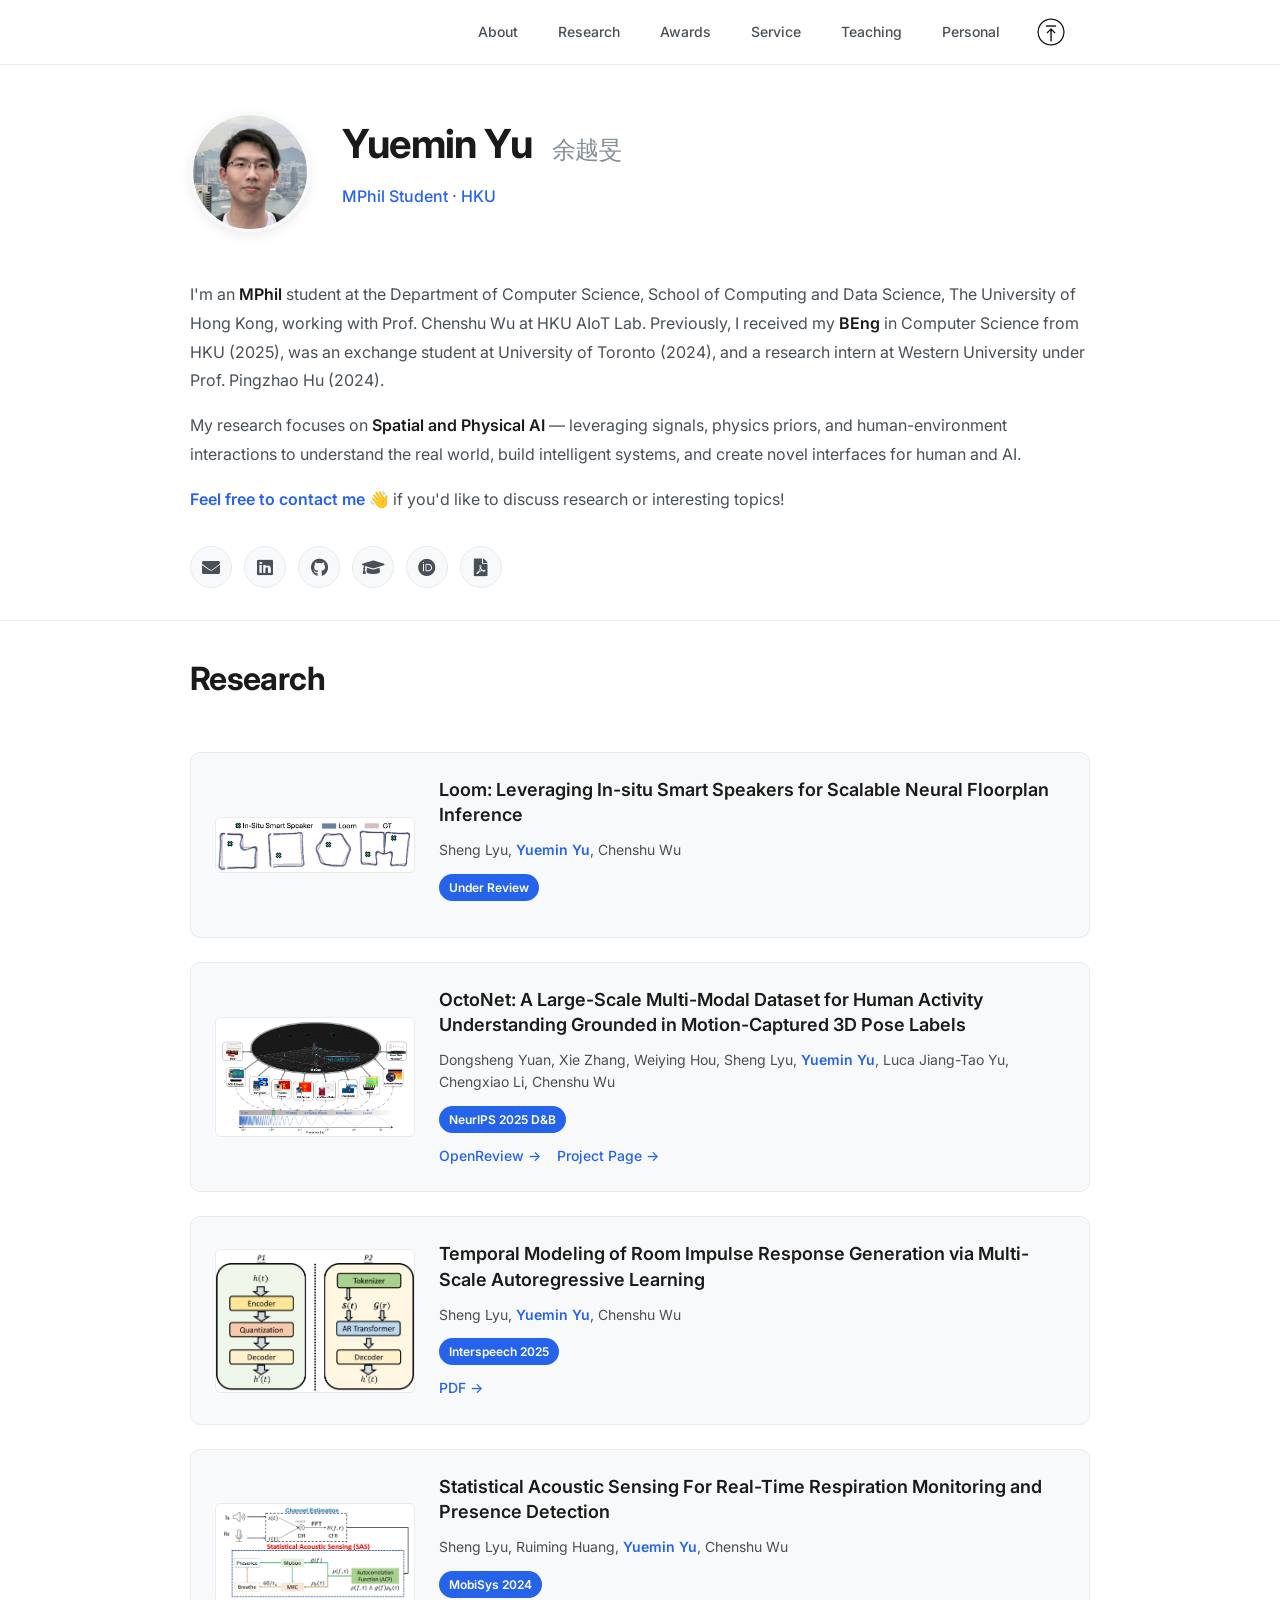
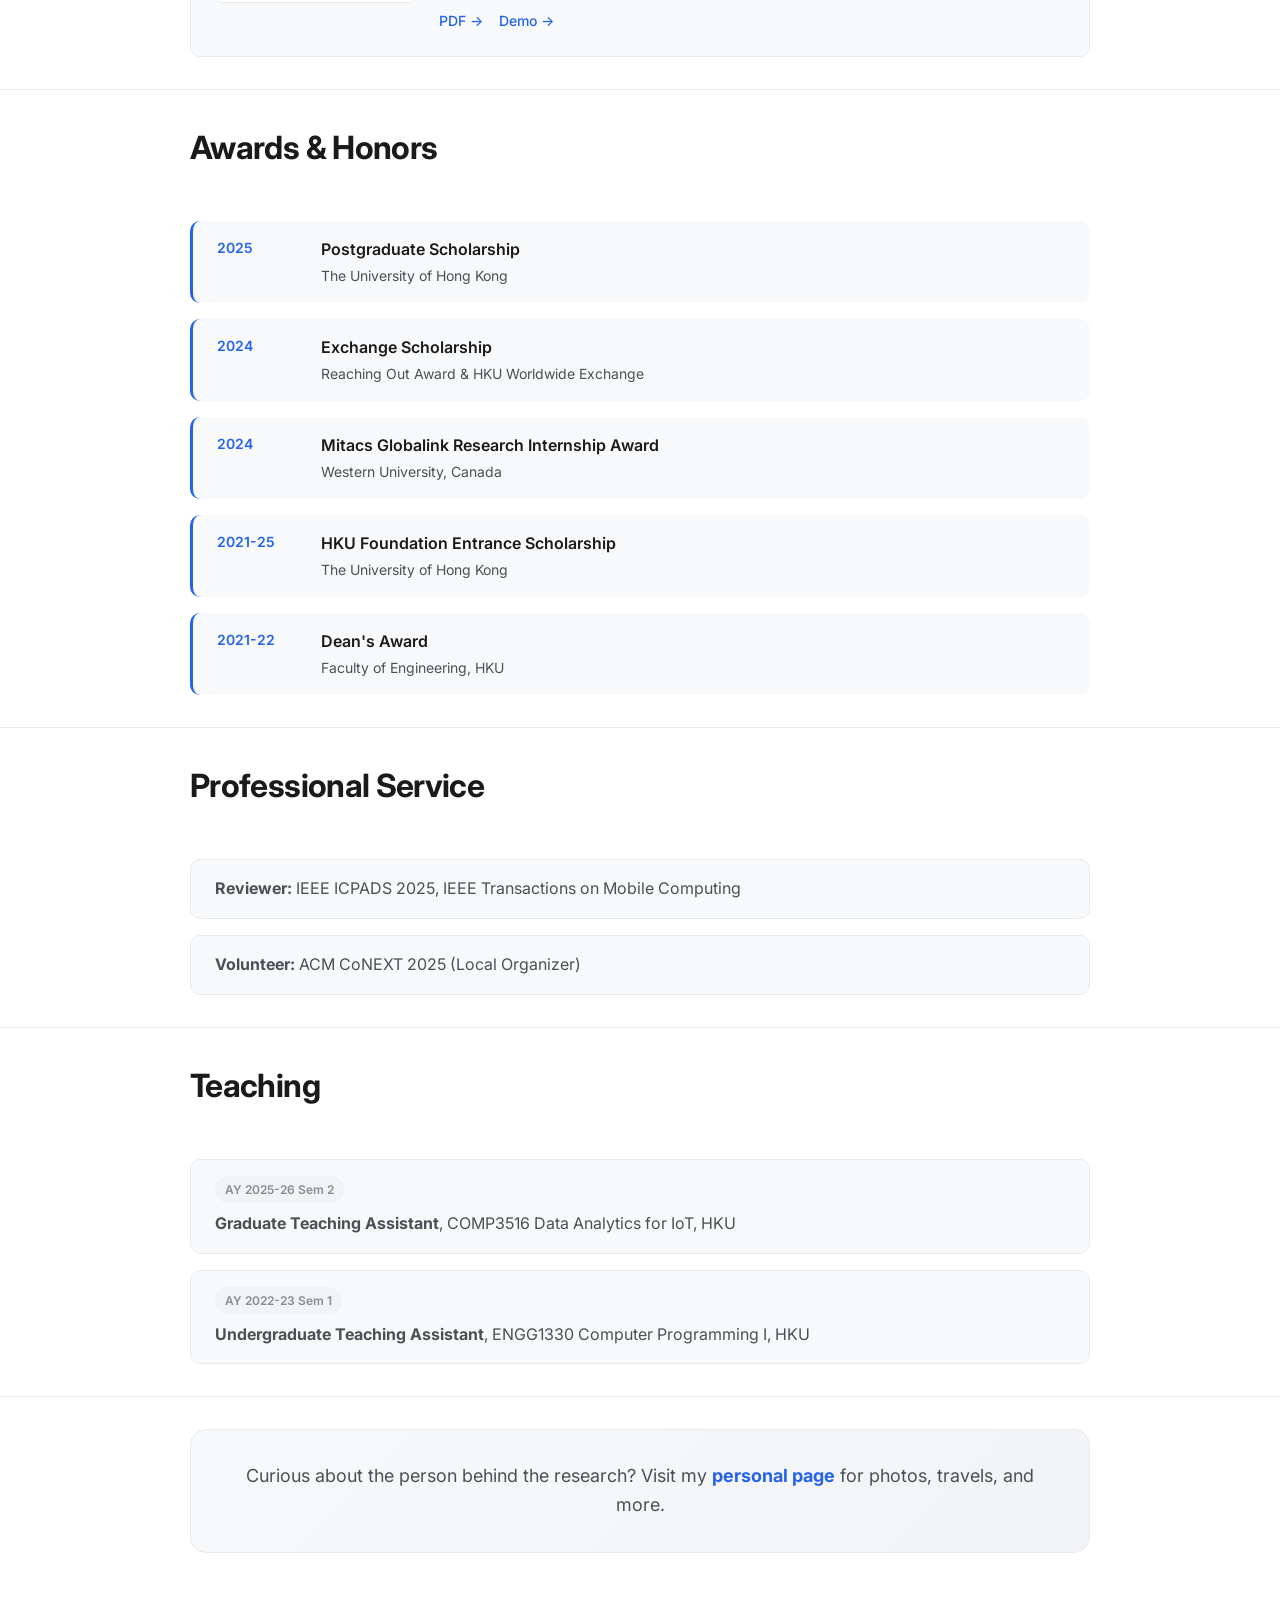
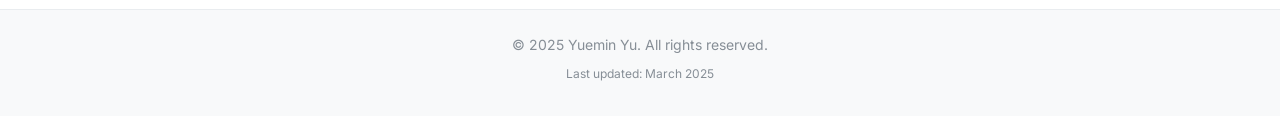
==== commit a2f7504b: "modified:   index.html" ====
--- a/index.html
+++ b/index.html
@@ -42,6 +42,7 @@
             <li><a class="nav-link" href="#awards">Awards</a></li>
             <li><a class="nav-link" href="#services">Service</a></li>
             <li><a class="nav-link" href="#teaching">Teaching</a></li>
+            <li><a class="nav-link" href="#personal">Personal</a></li>
           </ul>
           <div class="logo">
             <a href="#" onclick="window.scrollTo({top: 0, behavior: 'smooth'}); return false;"><img src="./assets/icons/theme/back-to-the-top-8.png" alt="Back to Top" /></a>
@@ -226,8 +227,8 @@
         </div>
       </section>
 
-      <!-- Misc Section -->
-      <section id="misc" class="section">
+      <!-- Personal Section -->
+      <section id="personal" class="section">
         <div class="section-container">
           <div class="misc-card">
             <p>Curious about the person behind the research? Visit my <a href="/personal.html"><strong>personal page</strong></a> for photos, travels, and more.</p>
--- a/css/style.css
+++ b/css/style.css
@@ -81,6 +81,13 @@
   line-height: 1.6;
   -webkit-font-smoothing: antialiased;
   -moz-osx-font-smoothing: grayscale;
+  min-height: 100vh;
+  display: flex;
+  flex-direction: column;
+}
+
+.site-wrapper {
+  flex: 1;
 }
 
 a {
@@ -132,7 +139,7 @@
 }
 
 .nav-container .hamburger {
-  margin-right: auto;
+  margin-right: 0;
 }
 
 .logo a {
@@ -141,7 +148,7 @@
 }
 
 .logo img {
-  height: 36px;
+  height: 30px;
   width: auto;
   transition: transform 0.2s ease;
 }
@@ -596,13 +603,16 @@
     right: -100%;
     flex-direction: column;
     width: 100%;
-    max-width: 280px;
+    max-width: 300px;
     background: var(--bg-primary);
     border-left: 1px solid var(--border-color);
-    padding: var(--spacing-lg);
-    gap: var(--spacing-xs);
+    border-bottom: 1px solid var(--border-color);
+    border-radius: 0 0 0 14px;
+    padding: var(--spacing-md);
+    gap: 0.35rem;
     transition: right 0.3s ease;
-    box-shadow: var(--shadow-lg);
+    box-shadow: 0 16px 36px rgba(0, 0, 0, 0.14);
+    backdrop-filter: blur(10px);
   }
 
   .nav-menu.active {
@@ -611,6 +621,32 @@
 
   .hamburger {
     display: flex;
+    order: 2;
+  }
+
+  .logo {
+    order: 3;
+  }
+
+  .nav-container {
+    gap: var(--spacing-sm);
+  }
+
+  .nav-menu .nav-link {
+    display: block;
+    width: 100%;
+    padding: 0.65rem 0.8rem;
+    border-radius: 10px;
+    font-weight: 600;
+  }
+
+  .nav-menu .nav-link:hover {
+    background: var(--bg-secondary);
+    color: var(--accent-primary);
+  }
+
+  .nav-menu .nav-link::after {
+    display: none;
   }
 
   .hamburger.active .bar:nth-child(1) {
@@ -631,7 +667,19 @@
 
   .pub-thumb {
     width: 100%;
-    height: 180px;
+    max-width: 100%;
+    margin: 0 auto;
+    height: auto;
+    aspect-ratio: auto;
+    overflow: hidden;
+  }
+
+  .pub-thumb img {
+    width: 100%;
+    height: auto;
+    object-fit: cover;
+    background: transparent;
+    display: block;
   }
 
   .award-item {
@@ -647,21 +695,38 @@
 @media (max-width: 600px) {
   .profile-section {
     flex-direction: column;
+    align-items: center;
+    justify-content: center;
     text-align: center;
+  }
+
+  .profile-section .hero-content {
+    width: 100%;
+    text-align: center;
+  }
+
+  .hero-title .hero-subtitle {
+    display: block;
+    margin-left: 0;
+    margin-top: var(--spacing-xs);
   }
 
   .hero-bio {
     text-align: left;
   }
+
+  .logo img {
+    height: 26px;
+  }
 }
 
 @media (max-width: 480px) {
   .hero {
-    padding: calc(64px + var(--spacing-2xl)) var(--spacing-md) var(--spacing-2xl);
+    padding: calc(64px + var(--spacing-2xl)) 1.25rem var(--spacing-2xl);
   }
 
   .section {
-    padding: var(--spacing-2xl) var(--spacing-md);
+    padding: var(--spacing-2xl) 1.25rem;
   }
 
   .social-links {
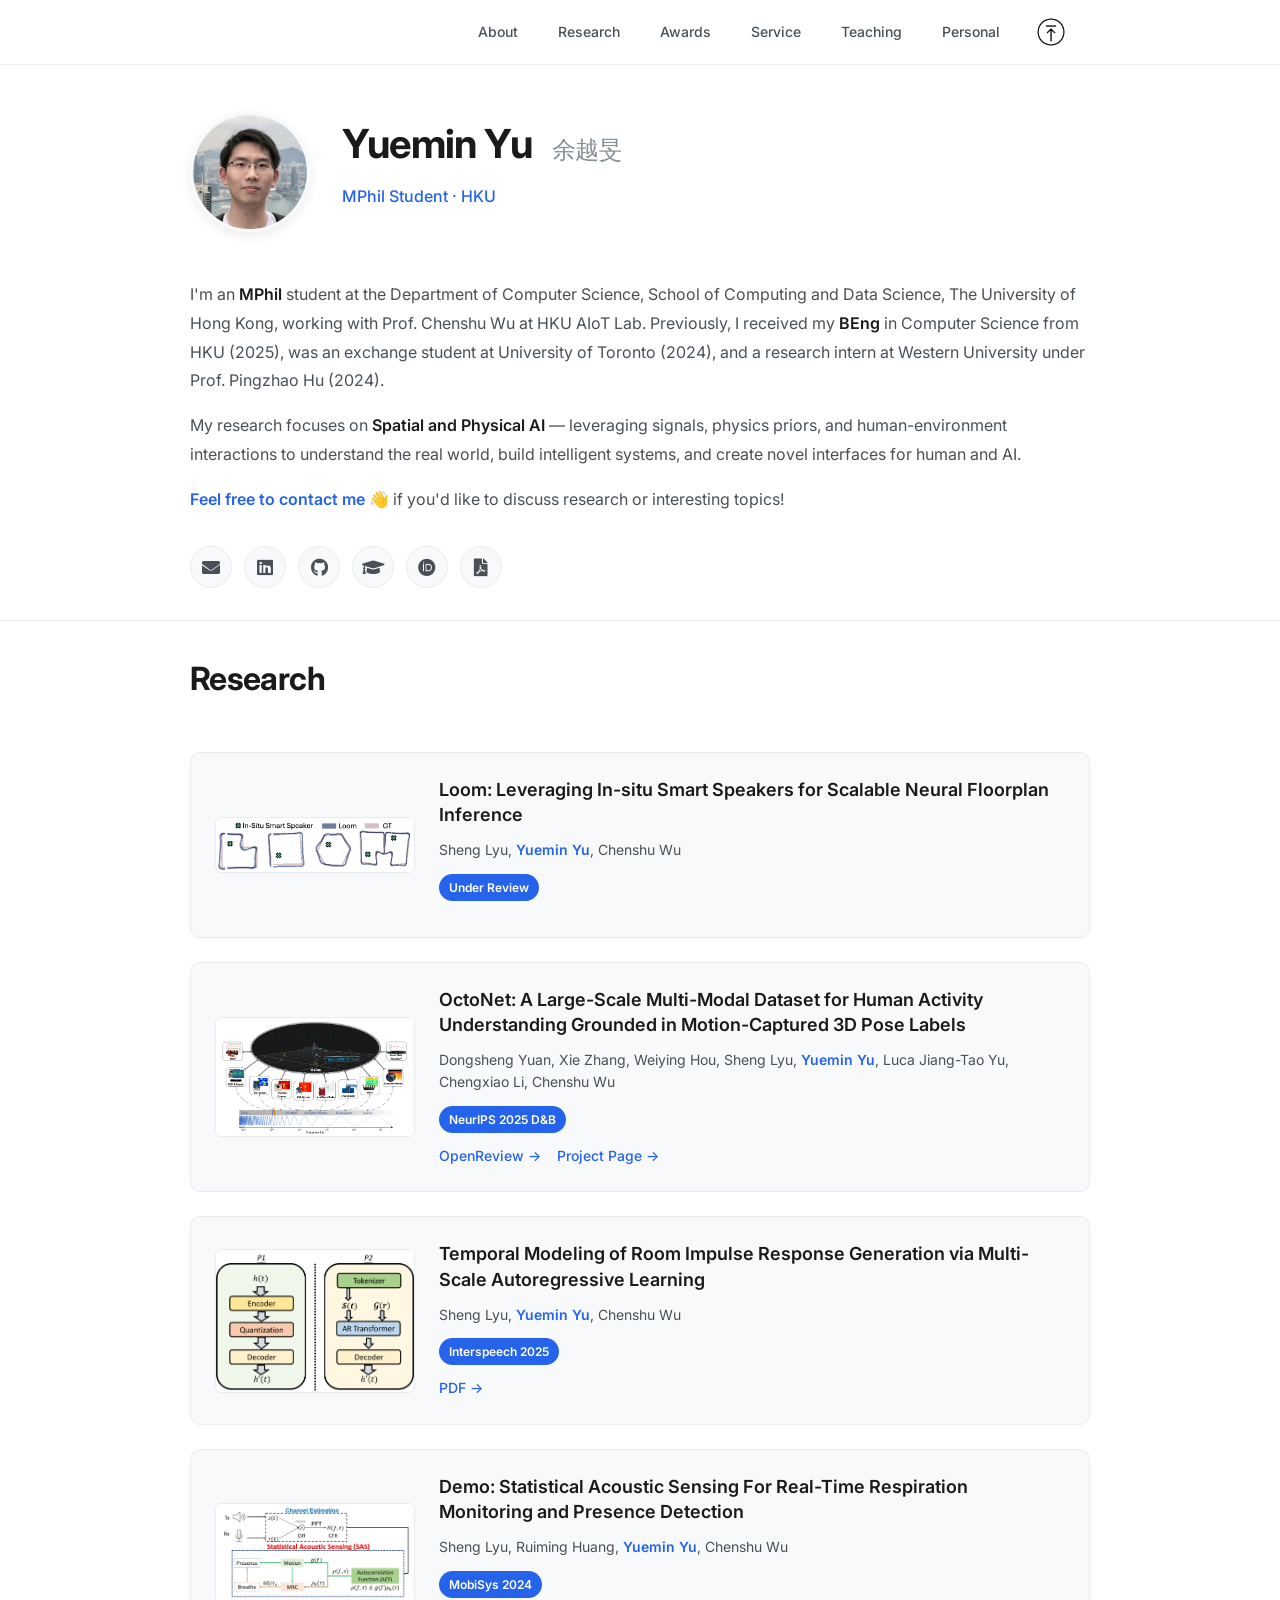
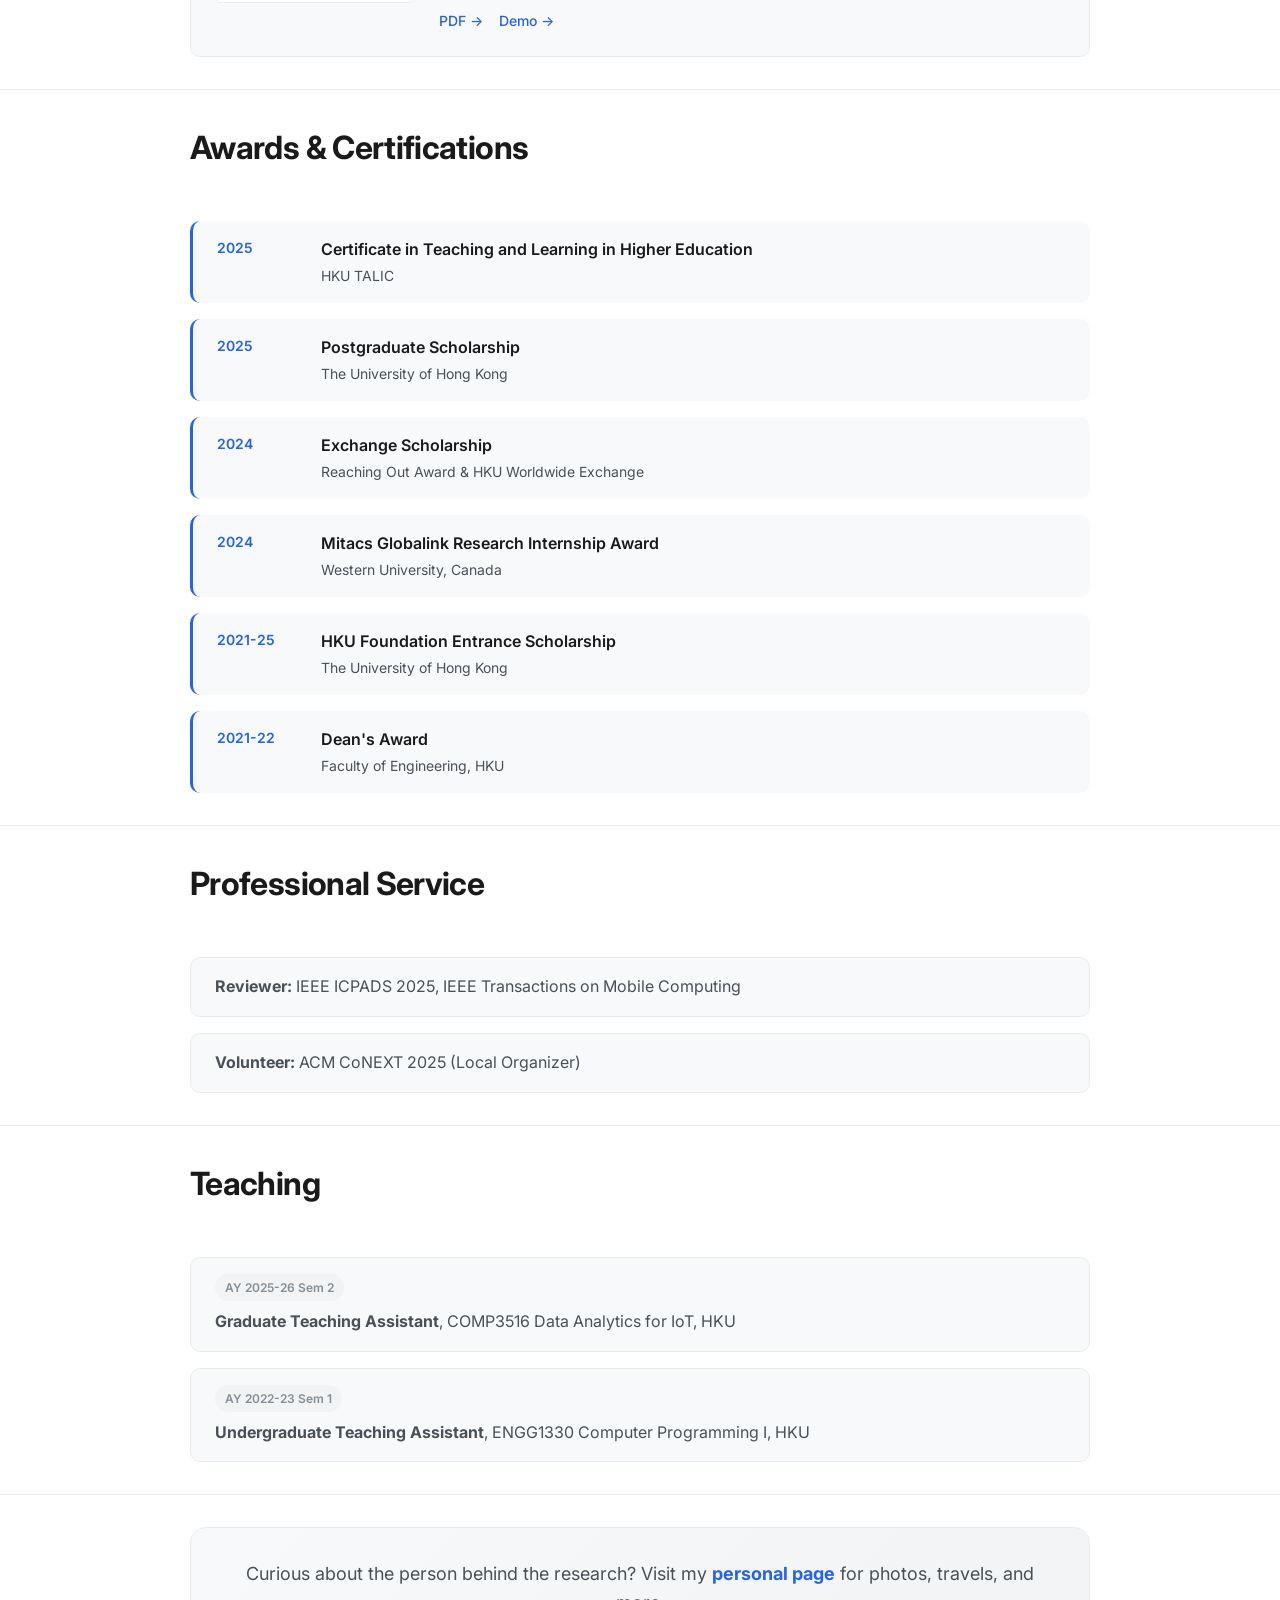
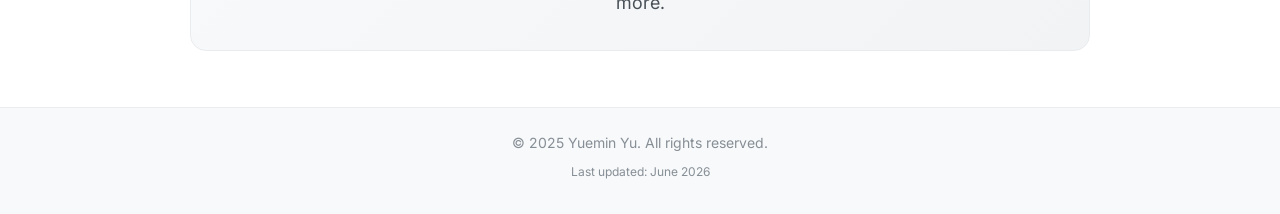
==== commit 8f03f392: "Add teaching certificate to Awards & Certifications Rename the Awards section from "Awards & Honors"" ====
--- a/index.html
+++ b/index.html
@@ -1,250 +1,507 @@
-<!DOCTYPE html>
+<!doctype html>
 <html lang="en">
-  <head>
-    <meta charset="UTF-8" />
-    <meta http-equiv="X-UA-Compatible" content="IE=edge" />
-    <meta name="viewport" content="width=device-width, initial-scale=1.0" />
-    <!-- Primary Meta Tags -->
-    <title>Yuemin's Page</title>
-    <meta name="title" content="Yuemin's Page" />
-    <meta name="description" content="" />
-
-    <!-- Favicon -->
-    <link rel="icon" href="/favicon.ico?v=2" type="image/x-icon">
-    <link rel="apple-touch-icon" sizes="180x180" href="assets/favicon/apple-touch-icon.png?v=2">
-    <link rel="icon" type="image/png" sizes="32x32" href="assets/favicon/favicon-32x32.png?v=2">
-    <link rel="icon" type="image/png" sizes="16x16" href="assets/favicon/favicon-16x16.png?v=2">
-    <link rel="manifest" href="assets/favicon/site.webmanifest?v=2">
-
-    <!-- Fonts & Icons -->
-    <link rel="stylesheet" href="https://use.fontawesome.com/releases/v5.15.4/css/all.css" integrity="sha384-DyZ88mC6Up2uqS4h/KRgHuoeGwBcD4Ng9SiP4dIRy0EXTlnuz47vAwmeGwVChigm" crossorigin="anonymous" />
-    <link rel="preconnect" href="https://fonts.googleapis.com">
-    <link rel="preconnect" href="https://fonts.gstatic.com" crossorigin>
-    <link href="https://fonts.googleapis.com/css2?family=Inter:wght@300;400;500;600;700&display=swap" rel="stylesheet">
-
-    <link rel="stylesheet" href="css/style.css" />
-    <link rel="stylesheet" href="css/utilities.css" />
-    <link rel="stylesheet" href="css/publication-card.css" />
-  </head>
-  <body>
-    <div class="site-wrapper">
-      <!-- Navbar -->
-      <nav class="navbar">
-        <div class="nav-container">
-          <div class="hamburger">
-            <span class="bar"></span>
-            <span class="bar"></span>
-            <span class="bar"></span>
-          </div>
-          <ul class="nav-menu">
-            <li><a class="nav-link" href="#about">About</a></li>
-            <li><a class="nav-link" href="#research">Research</a></li>
-            <li><a class="nav-link" href="#awards">Awards</a></li>
-            <li><a class="nav-link" href="#services">Service</a></li>
-            <li><a class="nav-link" href="#teaching">Teaching</a></li>
-            <li><a class="nav-link" href="#personal">Personal</a></li>
-          </ul>
-          <div class="logo">
-            <a href="#" onclick="window.scrollTo({top: 0, behavior: 'smooth'}); return false;"><img src="./assets/icons/theme/back-to-the-top-8.png" alt="Back to Top" /></a>
-          </div>
+    <head>
+        <meta charset="UTF-8" />
+        <meta http-equiv="X-UA-Compatible" content="IE=edge" />
+        <meta name="viewport" content="width=device-width, initial-scale=1.0" />
+        <!-- Primary Meta Tags -->
+        <title>Yuemin's Page</title>
+        <meta name="title" content="Yuemin's Page" />
+        <meta name="description" content="" />
+
+        <!-- Favicon -->
+        <link rel="icon" href="/favicon.ico?v=2" type="image/x-icon" />
+        <link
+            rel="apple-touch-icon"
+            sizes="180x180"
+            href="assets/favicon/apple-touch-icon.png?v=2"
+        />
+        <link
+            rel="icon"
+            type="image/png"
+            sizes="32x32"
+            href="assets/favicon/favicon-32x32.png?v=2"
+        />
+        <link
+            rel="icon"
+            type="image/png"
+            sizes="16x16"
+            href="assets/favicon/favicon-16x16.png?v=2"
+        />
+        <link rel="manifest" href="assets/favicon/site.webmanifest?v=2" />
+
+        <!-- Fonts & Icons -->
+        <link
+            rel="stylesheet"
+            href="https://use.fontawesome.com/releases/v5.15.4/css/all.css"
+            integrity="sha384-DyZ88mC6Up2uqS4h/KRgHuoeGwBcD4Ng9SiP4dIRy0EXTlnuz47vAwmeGwVChigm"
+            crossorigin="anonymous"
+        />
+        <link rel="preconnect" href="https://fonts.googleapis.com" />
+        <link rel="preconnect" href="https://fonts.gstatic.com" crossorigin />
+        <link
+            href="https://fonts.googleapis.com/css2?family=Inter:wght@300;400;500;600;700&display=swap"
+            rel="stylesheet"
+        />
+
+        <link rel="stylesheet" href="css/style.css" />
+        <link rel="stylesheet" href="css/utilities.css" />
+        <link rel="stylesheet" href="css/publication-card.css" />
+    </head>
+    <body>
+        <div class="site-wrapper">
+            <!-- Navbar -->
+            <nav class="navbar">
+                <div class="nav-container">
+                    <div class="hamburger">
+                        <span class="bar"></span>
+                        <span class="bar"></span>
+                        <span class="bar"></span>
+                    </div>
+                    <ul class="nav-menu">
+                        <li><a class="nav-link" href="#about">About</a></li>
+                        <li>
+                            <a class="nav-link" href="#research">Research</a>
+                        </li>
+                        <li><a class="nav-link" href="#awards">Awards</a></li>
+                        <li>
+                            <a class="nav-link" href="#services">Service</a>
+                        </li>
+                        <li>
+                            <a class="nav-link" href="#teaching">Teaching</a>
+                        </li>
+                        <li>
+                            <a class="nav-link" href="#personal">Personal</a>
+                        </li>
+                    </ul>
+                    <div class="logo">
+                        <a
+                            href="#"
+                            onclick="
+                                window.scrollTo({ top: 0, behavior: 'smooth' });
+                                return false;
+                            "
+                            ><img
+                                src="./assets/icons/theme/back-to-the-top-8.png"
+                                alt="Back to Top"
+                        /></a>
+                    </div>
+                </div>
+            </nav>
+
+            <!-- Hero Section -->
+            <header id="about" class="hero">
+                <div class="hero-container">
+                    <div class="profile-section">
+                        <img
+                            class="profile-image"
+                            src="assets/profile/me.jpg"
+                            alt="Yuemin Yu"
+                        />
+                        <div class="hero-content">
+                            <h1 class="hero-title">
+                                Yuemin Yu
+                                <span class="hero-subtitle">余越旻</span>
+                            </h1>
+                            <p class="hero-tagline">MPhil Student · HKU</p>
+                        </div>
+                    </div>
+
+                    <div class="hero-bio">
+                        <p>
+                            I'm an <strong>MPhil</strong> student at the
+                            <a href="https://www.cs.hku.hk/"
+                                >Department of Computer Science</a
+                            >,
+                            <a href="https://www.cds.hku.hk/"
+                                >School of Computing and Data Science</a
+                            >, The University of Hong Kong, working with
+                            <a href="https://cswu.me">Prof. Chenshu Wu</a> at
+                            <a href="https://aiot.hku.hk/">HKU AIoT Lab</a>.
+                            Previously, I received my <strong>BEng</strong> in
+                            Computer Science from HKU (2025), was an exchange
+                            student at
+                            <a href="https://www.utoronto.ca"
+                                >University of Toronto</a
+                            >
+                            (2024), and a research intern at Western University
+                            under
+                            <a href="https://phulab.org">Prof. Pingzhao Hu</a>
+                            (2024).
+                        </p>
+
+                        <p>
+                            My research focuses on
+                            <strong class="accent-text"
+                                >Spatial and Physical AI</strong
+                            >
+                            — leveraging signals, physics priors, and
+                            human-environment interactions to understand the
+                            real world, build intelligent systems, and create
+                            novel interfaces for human and AI.
+                        </p>
+
+                        <p>
+                            <span class="accent-text"
+                                >Feel free to contact me</span
+                            >
+                            👋 if you'd like to discuss research or interesting
+                            topics!
+                        </p>
+                    </div>
+
+                    <div class="social-links">
+                        <a
+                            href="mailto:yuyuemin@connect.hku.hk"
+                            class="social-icon"
+                            title="Email"
+                        >
+                            <i class="fas fa-envelope"></i>
+                        </a>
+                        <a
+                            href="https://www.linkedin.com/in/yuemin-yu-63aa1622b"
+                            target="_blank"
+                            rel="noopener"
+                            class="social-icon"
+                            title="LinkedIn"
+                        >
+                            <i class="fab fa-linkedin"></i>
+                        </a>
+                        <a
+                            href="https://github.com/YuyueminAustin"
+                            target="_blank"
+                            rel="noopener"
+                            class="social-icon"
+                            title="GitHub"
+                        >
+                            <i class="fab fa-github"></i>
+                        </a>
+                        <a
+                            href="https://scholar.google.com/citations?user=QToTjaAAAAAJ"
+                            target="_blank"
+                            rel="noopener"
+                            class="social-icon"
+                            title="Google Scholar"
+                        >
+                            <i class="fas fa-graduation-cap"></i>
+                        </a>
+                        <a
+                            href="https://orcid.org/0009-0009-9298-4652"
+                            target="_blank"
+                            rel="noopener"
+                            class="social-icon"
+                            title="ORCID"
+                        >
+                            <i class="fab fa-orcid"></i>
+                        </a>
+                        <a
+                            href="assets/documents/cv/YUEMIN_YU_CV.pdf"
+                            target="_blank"
+                            class="social-icon"
+                            title="CV"
+                        >
+                            <i class="fas fa-file-pdf"></i>
+                        </a>
+                    </div>
+                </div>
+            </header>
+
+            <!-- Research Section -->
+            <section id="research" class="section">
+                <div class="section-container">
+                    <h2 class="section-title">Research</h2>
+                    <div class="publications">
+                        <article class="publication-item">
+                            <div class="pub-thumb">
+                                <img
+                                    src="assets/research/projects/loom.jpg"
+                                    alt="Loom"
+                                />
+                            </div>
+                            <div class="pub-content">
+                                <h3 class="pub-title">
+                                    Loom: Leveraging In-situ Smart Speakers for
+                                    Scalable Neural Floorplan Inference
+                                </h3>
+                                <p class="pub-authors">
+                                    Sheng Lyu,
+                                    <strong class="pub-me">Yuemin Yu</strong>,
+                                    Chenshu Wu
+                                </p>
+                                <p class="pub-venue">
+                                    <span class="venue-badge"
+                                        >Under Review</span
+                                    >
+                                </p>
+                            </div>
+                        </article>
+
+                        <article class="publication-item">
+                            <div class="pub-thumb">
+                                <img
+                                    src="assets/research/projects/multi.png"
+                                    alt="OctoNet"
+                                />
+                            </div>
+                            <div class="pub-content">
+                                <h3 class="pub-title">
+                                    OctoNet: A Large-Scale Multi-Modal Dataset
+                                    for Human Activity Understanding Grounded in
+                                    Motion-Captured 3D Pose Labels
+                                </h3>
+                                <p class="pub-authors">
+                                    Dongsheng Yuan, Xie Zhang, Weiying Hou,
+                                    Sheng Lyu,
+                                    <strong class="pub-me">Yuemin Yu</strong>,
+                                    Luca Jiang-Tao Yu, Chengxiao Li, Chenshu Wu
+                                </p>
+                                <p class="pub-venue">
+                                    <span class="venue-badge"
+                                        >NeurIPS 2025 D&B</span
+                                    >
+                                </p>
+                                <div class="pub-links">
+                                    <a
+                                        href="https://openreview.net/forum?id=z3TftXOizf"
+                                        target="_blank"
+                                        rel="noopener"
+                                        >OpenReview</a
+                                    >
+                                    <a
+                                        href="https://aiot-lab.github.io/OctoNet/"
+                                        target="_blank"
+                                        rel="noopener"
+                                        >Project Page</a
+                                    >
+                                </div>
+                            </div>
+                        </article>
+
+                        <article class="publication-item">
+                            <div class="pub-thumb">
+                                <img
+                                    src="assets/research/projects/rir.jpg"
+                                    alt="Room Impulse Response"
+                                />
+                            </div>
+                            <div class="pub-content">
+                                <h3 class="pub-title">
+                                    Temporal Modeling of Room Impulse Response
+                                    Generation via Multi-Scale Autoregressive
+                                    Learning
+                                </h3>
+                                <p class="pub-authors">
+                                    Sheng Lyu,
+                                    <strong class="pub-me">Yuemin Yu</strong>,
+                                    Chenshu Wu
+                                </p>
+                                <p class="pub-venue">
+                                    <span class="venue-badge"
+                                        >Interspeech 2025</span
+                                    >
+                                </p>
+                                <div class="pub-links">
+                                    <a
+                                        href="assets/documents/publications/temporal.pdf"
+                                        target="_blank"
+                                        rel="noopener"
+                                        >PDF</a
+                                    >
+                                </div>
+                            </div>
+                        </article>
+
+                        <article class="publication-item">
+                            <div class="pub-thumb">
+                                <img
+                                    src="assets/research/projects/vecare.png"
+                                    alt="VeCare"
+                                />
+                            </div>
+                            <div class="pub-content">
+                                <h3 class="pub-title">
+                                    Demo: Statistical Acoustic Sensing For
+                                    Real-Time Respiration Monitoring and
+                                    Presence Detection
+                                </h3>
+                                <p class="pub-authors">
+                                    Sheng Lyu, Ruiming Huang,
+                                    <strong class="pub-me">Yuemin Yu</strong>,
+                                    Chenshu Wu
+                                </p>
+                                <p class="pub-venue">
+                                    <span class="venue-badge"
+                                        >MobiSys 2024</span
+                                    >
+                                </p>
+                                <div class="pub-links">
+                                    <a
+                                        href="assets/documents/publications/vecaredemo.pdf"
+                                        target="_blank"
+                                        rel="noopener"
+                                        >PDF</a
+                                    >
+                                    <a
+                                        href="https://youtu.be/1bxpXNwHGv0"
+                                        target="_blank"
+                                        rel="noopener"
+                                        >Demo</a
+                                    >
+                                </div>
+                            </div>
+                        </article>
+                    </div>
+                </div>
+            </section>
+
+            <!-- Awards Section -->
+            <section id="awards" class="section">
+                <div class="section-container">
+                    <h2 class="section-title">Awards & Certifications</h2>
+                    <div class="awards-list">
+                        <div class="award-item">
+                            <span class="award-year">2025</span>
+                            <div class="award-content">
+                                <p class="award-name">
+                                    Certificate in Teaching and Learning in
+                                    Higher Education
+                                </p>
+                                <p class="award-org">
+                                    <a href="https://talic.hku.hk/"
+                                        >HKU TALIC</a
+                                    >
+                                </p>
+                            </div>
+                        </div>
+                        <div class="award-item">
+                            <span class="award-year">2025</span>
+                            <div class="award-content">
+                                <p class="award-name">
+                                    Postgraduate Scholarship
+                                </p>
+                                <p class="award-org">
+                                    The University of Hong Kong
+                                </p>
+                            </div>
+                        </div>
+                        <div class="award-item">
+                            <span class="award-year">2024</span>
+                            <div class="award-content">
+                                <p class="award-name">Exchange Scholarship</p>
+                                <p class="award-org">
+                                    Reaching Out Award & HKU Worldwide Exchange
+                                </p>
+                            </div>
+                        </div>
+                        <div class="award-item">
+                            <span class="award-year">2024</span>
+                            <div class="award-content">
+                                <p class="award-name">
+                                    Mitacs Globalink Research Internship Award
+                                </p>
+                                <p class="award-org">
+                                    Western University, Canada
+                                </p>
+                            </div>
+                        </div>
+                        <div class="award-item">
+                            <span class="award-year">2021-25</span>
+                            <div class="award-content">
+                                <p class="award-name">
+                                    HKU Foundation Entrance Scholarship
+                                </p>
+                                <p class="award-org">
+                                    The University of Hong Kong
+                                </p>
+                            </div>
+                        </div>
+                        <div class="award-item">
+                            <span class="award-year">2021-22</span>
+                            <div class="award-content">
+                                <p class="award-name">Dean's Award</p>
+                                <p class="award-org">
+                                    <a href="https://engg.hku.hk"
+                                        >Faculty of Engineering, HKU</a
+                                    >
+                                </p>
+                            </div>
+                        </div>
+                    </div>
+                </div>
+            </section>
+
+            <!-- Services Section -->
+            <section id="services" class="section">
+                <div class="section-container">
+                    <h2 class="section-title">Professional Service</h2>
+                    <div class="service-list">
+                        <div class="service-item">
+                            <p>
+                                <strong>Reviewer:</strong> IEEE ICPADS 2025,
+                                IEEE Transactions on Mobile Computing
+                            </p>
+                        </div>
+                        <div class="service-item">
+                            <p>
+                                <strong>Volunteer:</strong> ACM CoNEXT 2025
+                                (Local Organizer)
+                            </p>
+                        </div>
+                    </div>
+                </div>
+            </section>
+
+            <!-- Teaching Section -->
+            <section id="teaching" class="section">
+                <div class="section-container">
+                    <h2 class="section-title">Teaching</h2>
+                    <div class="teaching-list">
+                        <div class="teaching-item">
+                            <span class="teaching-term">AY 2025-26 Sem 2</span>
+                            <p>
+                                <strong>Graduate Teaching Assistant</strong>,
+                                <a
+                                    href="https://comp3516-hku.github.io/comp3516-2026/"
+                                    >COMP3516 Data Analytics for IoT</a
+                                >, HKU
+                            </p>
+                        </div>
+                        <div class="teaching-item">
+                            <span class="teaching-term">AY 2022-23 Sem 1</span>
+                            <p>
+                                <strong>Undergraduate Teaching Assistant</strong
+                                >, ENGG1330 Computer Programming I, HKU
+                            </p>
+                        </div>
+                    </div>
+                </div>
+            </section>
+
+            <!-- Personal Section -->
+            <section id="personal" class="section">
+                <div class="section-container">
+                    <div class="misc-card">
+                        <p>
+                            Curious about the person behind the research? Visit
+                            my
+                            <a href="/personal.html"
+                                ><strong>personal page</strong></a
+                            >
+                            for photos, travels, and more.
+                        </p>
+                    </div>
+                </div>
+            </section>
         </div>
-      </nav>
-
-      <!-- Hero Section -->
-      <header id="about" class="hero">
-        <div class="hero-container">
-          <div class="profile-section">
-            <img class="profile-image" src="assets/profile/me.jpg" alt="Yuemin Yu" />
-            <div class="hero-content">
-              <h1 class="hero-title">Yuemin Yu <span class="hero-subtitle">余越旻</span></h1>
-              <p class="hero-tagline">MPhil Student · HKU</p>
+
+        <!-- Footer -->
+        <footer class="footer">
+            <div class="footer-container">
+                <p>&copy; 2025 Yuemin Yu. All rights reserved.</p>
+                <p class="footer-meta">Last updated: June 2026</p>
             </div>
-          </div>
-
-          <div class="hero-bio">
-            <p>I'm an <strong>MPhil</strong> student at the <a href="https://www.cs.hku.hk/">Department of Computer Science</a>, <a href="https://www.cds.hku.hk/">School of Computing and Data Science</a>, The University of Hong Kong, working with <a href="https://cswu.me">Prof. Chenshu Wu</a> at <a href="https://aiot.hku.hk/">HKU AIoT Lab</a>. 
-            Previously, I received my <strong>BEng</strong> in Computer Science from HKU (2025), was an exchange student at <a href="https://www.utoronto.ca">University of Toronto</a> (2024), and a research intern at Western University under <a href="https://phulab.org">Prof. Pingzhao Hu</a> (2024).</p>
-            
-            <p>My research focuses on <strong class="accent-text">Spatial and Physical AI</strong> — leveraging signals, physics priors, and human-environment interactions to understand the real world, build intelligent systems, and create novel interfaces for human and AI.</p>
-
-
-            <p><span class="accent-text">Feel free to contact me</span> 👋 if you'd like to discuss research or interesting topics!</p>
-          </div>
-
-          <div class="social-links">
-            <a href="mailto:yuyuemin@connect.hku.hk" class="social-icon" title="Email">
-              <i class="fas fa-envelope"></i>
-            </a>
-            <a href="https://www.linkedin.com/in/yuemin-yu-63aa1622b" target="_blank" rel="noopener" class="social-icon" title="LinkedIn">
-              <i class="fab fa-linkedin"></i>
-            </a>
-            <a href="https://github.com/YuyueminAustin" target="_blank" rel="noopener" class="social-icon" title="GitHub">
-              <i class="fab fa-github"></i>
-            </a>
-            <a href="https://scholar.google.com/citations?user=QToTjaAAAAAJ" target="_blank" rel="noopener" class="social-icon" title="Google Scholar">
-              <i class="fas fa-graduation-cap"></i>
-            </a>
-            <a href="https://orcid.org/0009-0009-9298-4652" target="_blank" rel="noopener" class="social-icon" title="ORCID">
-              <i class="fab fa-orcid"></i>
-            </a>
-            <a href="assets/documents/cv/YUEMIN_YU_CV.pdf" target="_blank" class="social-icon" title="CV">
-              <i class="fas fa-file-pdf"></i>
-            </a>
-          </div>
-        </div>
-      </header>
-
-      <!-- Research Section -->
-      <section id="research" class="section">
-        <div class="section-container">
-          <h2 class="section-title">Research</h2>
-          <div class="publications">
-
-              <article class="publication-item">
-                <div class="pub-thumb"><img src="assets/research/projects/loom.jpg" alt="Loom" /></div>
-                <div class="pub-content">
-                  <h3 class="pub-title">Loom: Leveraging In-situ Smart Speakers for Scalable Neural Floorplan Inference
-                  </h3>
-                  <p class="pub-authors">Sheng Lyu, <strong class="pub-me">Yuemin Yu</strong>, Chenshu Wu</p>
-                  <p class="pub-venue"><span class="venue-badge">Under Review</span></p>
-                </div>
-              </article>
-
-            <article class="publication-item">
-              <div class="pub-thumb"><img src="assets/research/projects/multi.png" alt="OctoNet" /></div>
-              <div class="pub-content">
-                <h3 class="pub-title">OctoNet: A Large-Scale Multi-Modal Dataset for Human Activity Understanding Grounded in Motion-Captured 3D Pose Labels</h3>
-                <p class="pub-authors">Dongsheng Yuan, Xie Zhang, Weiying Hou, Sheng Lyu, <strong class="pub-me">Yuemin Yu</strong>, Luca Jiang-Tao Yu, Chengxiao Li, Chenshu Wu</p>
-                <p class="pub-venue"><span class="venue-badge">NeurIPS 2025 D&B</span></p>
-                <div class="pub-links">
-                  <a href="https://openreview.net/forum?id=z3TftXOizf" target="_blank" rel="noopener">OpenReview</a>
-                  <a href="https://aiot-lab.github.io/OctoNet/" target="_blank" rel="noopener">Project Page</a>
-                </div>
-              </div>
-            </article>
-
-            <article class="publication-item">
-              <div class="pub-thumb"><img src="assets/research/projects/rir.jpg" alt="Room Impulse Response" /></div>
-              <div class="pub-content">
-                <h3 class="pub-title">Temporal Modeling of Room Impulse Response Generation via Multi-Scale Autoregressive Learning</h3>
-                <p class="pub-authors">Sheng Lyu, <strong class="pub-me">Yuemin Yu</strong>, Chenshu Wu</p>
-                <p class="pub-venue"><span class="venue-badge">Interspeech 2025</span></p>
-                <div class="pub-links">
-                  <a href="assets/documents/publications/temporal.pdf" target="_blank" rel="noopener">PDF</a>
-                </div>
-              </div>
-            </article>
-
-            <article class="publication-item">
-              <div class="pub-thumb"><img src="assets/research/projects/vecare.png" alt="VeCare" /></div>
-              <div class="pub-content">
-                <h3 class="pub-title">Statistical Acoustic Sensing For Real-Time Respiration Monitoring and Presence Detection</h3>
-                <p class="pub-authors">Sheng Lyu, Ruiming Huang, <strong class="pub-me">Yuemin Yu</strong>, Chenshu Wu</p>
-                <p class="pub-venue"><span class="venue-badge">MobiSys 2024</span></p>
-                <div class="pub-links">
-                  <a href="assets/documents/publications/vecaredemo.pdf" target="_blank" rel="noopener">PDF</a>
-                  <a href="https://youtu.be/1bxpXNwHGv0" target="_blank" rel="noopener">Demo</a>
-                </div>
-              </div>
-            </article>
-          </div>
-        </div>
-      </section>
-
-      <!-- Awards Section -->
-      <section id="awards" class="section">
-        <div class="section-container">
-          <h2 class="section-title">Awards & Honors</h2>
-          <div class="awards-list">
-            <div class="award-item">
-              <span class="award-year">2025</span>
-              <div class="award-content">
-                <p class="award-name">Postgraduate Scholarship</p>
-                <p class="award-org">The University of Hong Kong</p>
-              </div>
-            </div>
-            <div class="award-item">
-              <span class="award-year">2024</span>
-              <div class="award-content">
-                <p class="award-name">Exchange Scholarship</p>
-                <p class="award-org">Reaching Out Award & HKU Worldwide Exchange</p>
-              </div>
-            </div>
-            <div class="award-item">
-              <span class="award-year">2024</span>
-              <div class="award-content">
-                <p class="award-name">Mitacs Globalink Research Internship Award</p>
-                <p class="award-org">Western University, Canada</p>
-              </div>
-            </div>
-            <div class="award-item">
-              <span class="award-year">2021-25</span>
-              <div class="award-content">
-                <p class="award-name">HKU Foundation Entrance Scholarship</p>
-                <p class="award-org">The University of Hong Kong</p>
-              </div>
-            </div>
-            <div class="award-item">
-              <span class="award-year">2021-22</span>
-              <div class="award-content">
-                <p class="award-name">Dean's Award</p>
-                <p class="award-org"><a href="https://engg.hku.hk">Faculty of Engineering, HKU</a></p>
-              </div>
-            </div>
-          </div>
-        </div>
-      </section>
-
-      <!-- Services Section -->
-      <section id="services" class="section">
-        <div class="section-container">
-          <h2 class="section-title">Professional Service</h2>
-          <div class="service-list">
-            <div class="service-item">
-              <p><strong>Reviewer:</strong> IEEE ICPADS 2025, IEEE Transactions on Mobile Computing</p>
-            </div>
-            <div class="service-item">
-              <p><strong>Volunteer:</strong> ACM CoNEXT 2025 (Local Organizer)</p>
-            </div>
-          </div>
-        </div>
-      </section>
-
-      <!-- Teaching Section -->
-      <section id="teaching" class="section">
-        <div class="section-container">
-          <h2 class="section-title">Teaching</h2>
-          <div class="teaching-list">
-            <div class="teaching-item">
-              <span class="teaching-term">AY 2025-26 Sem 2</span>
-              <p><strong>Graduate Teaching Assistant</strong>, <a href="https://comp3516-hku.github.io/comp3516-2026/">COMP3516 Data Analytics for IoT</a>, HKU</p>
-            </div>
-            <div class="teaching-item">
-              <span class="teaching-term">AY 2022-23 Sem 1</span>
-              <p><strong>Undergraduate Teaching Assistant</strong>, ENGG1330 Computer Programming I, HKU</p>
-            </div>
-          </div>
-        </div>
-      </section>
-
-      <!-- Personal Section -->
-      <section id="personal" class="section">
-        <div class="section-container">
-          <div class="misc-card">
-            <p>Curious about the person behind the research? Visit my <a href="/personal.html"><strong>personal page</strong></a> for photos, travels, and more.</p>
-          </div>
-        </div>
-      </section>
-    </div>
-
-    <!-- Footer -->
-    <footer class="footer">
-      <div class="footer-container">
-        <p>&copy; 2025 Yuemin Yu. All rights reserved.</p>
-        <p class="footer-meta">Last updated: March 2025</p>
-      </div>
-    </footer>
-
-    <script src="js/script.js"></script>
-  </body>
+        </footer>
+
+        <script src="js/script.js"></script>
+    </body>
 </html>
